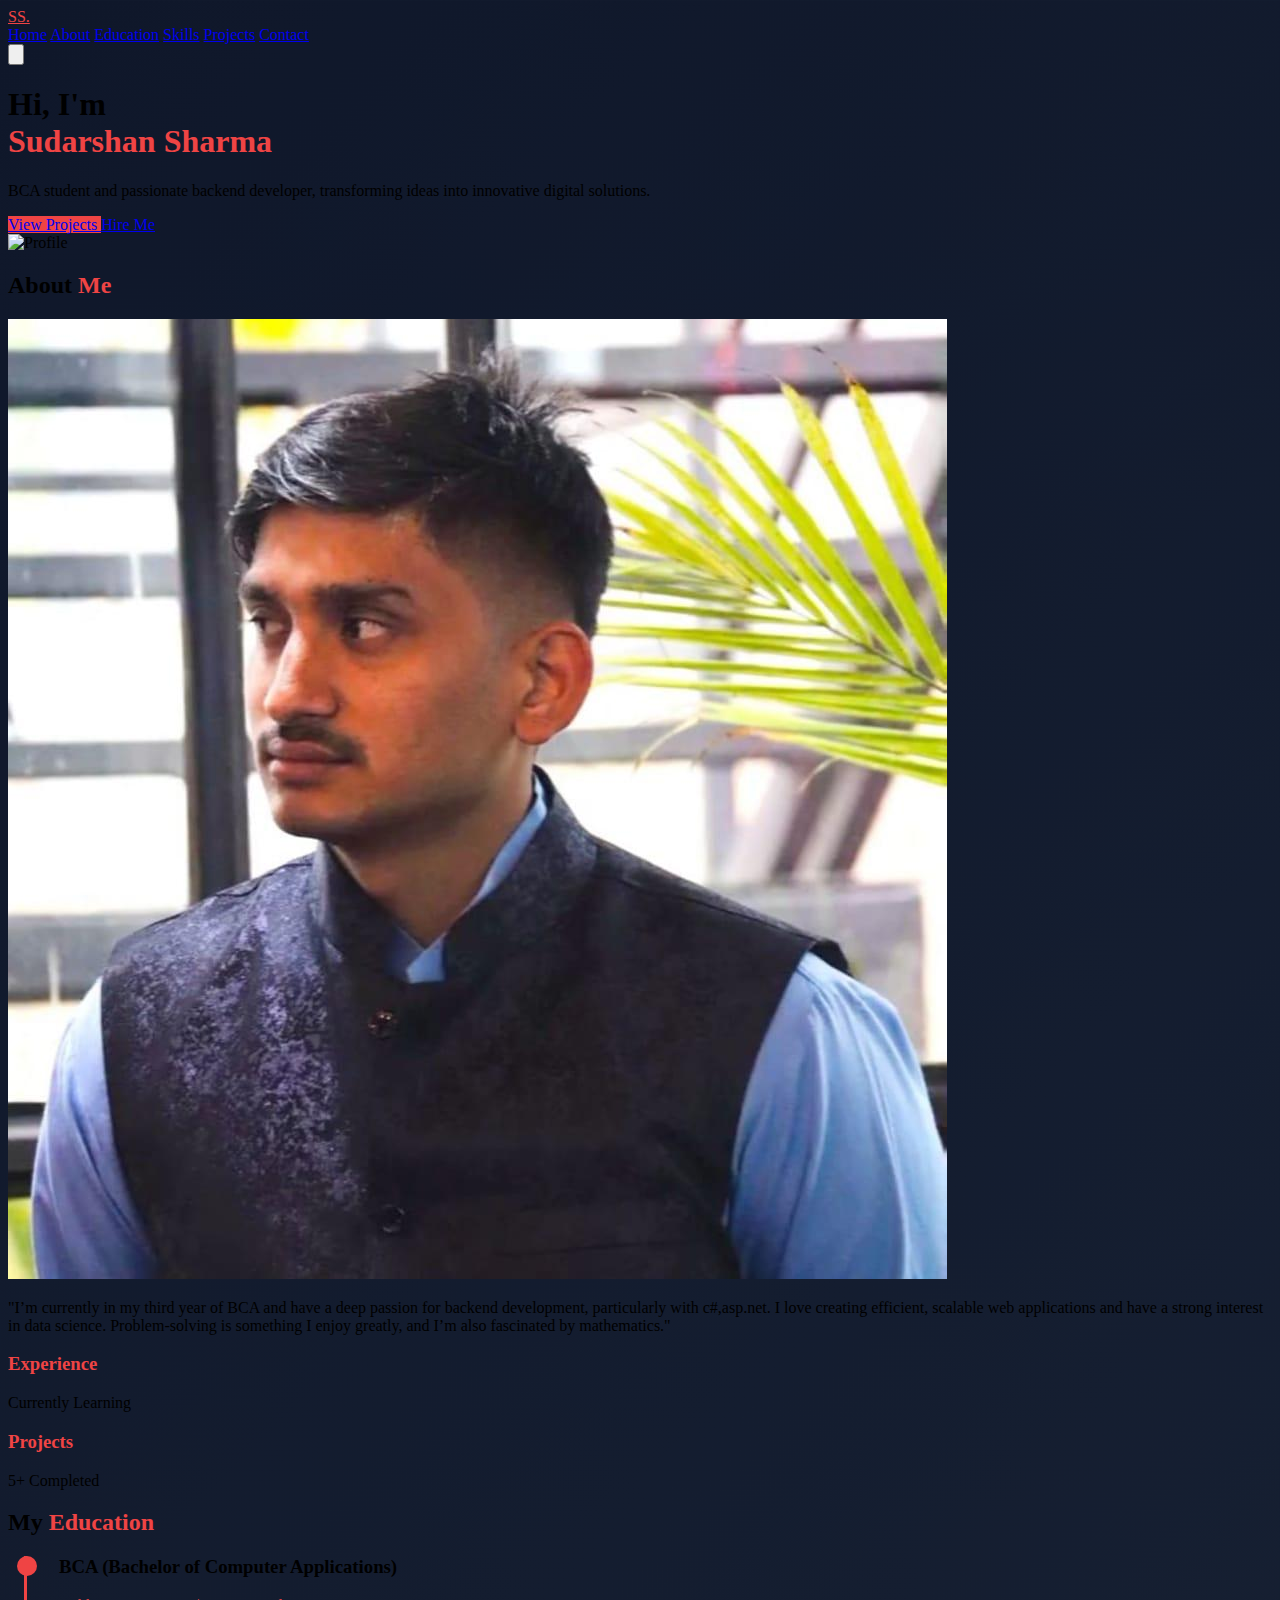
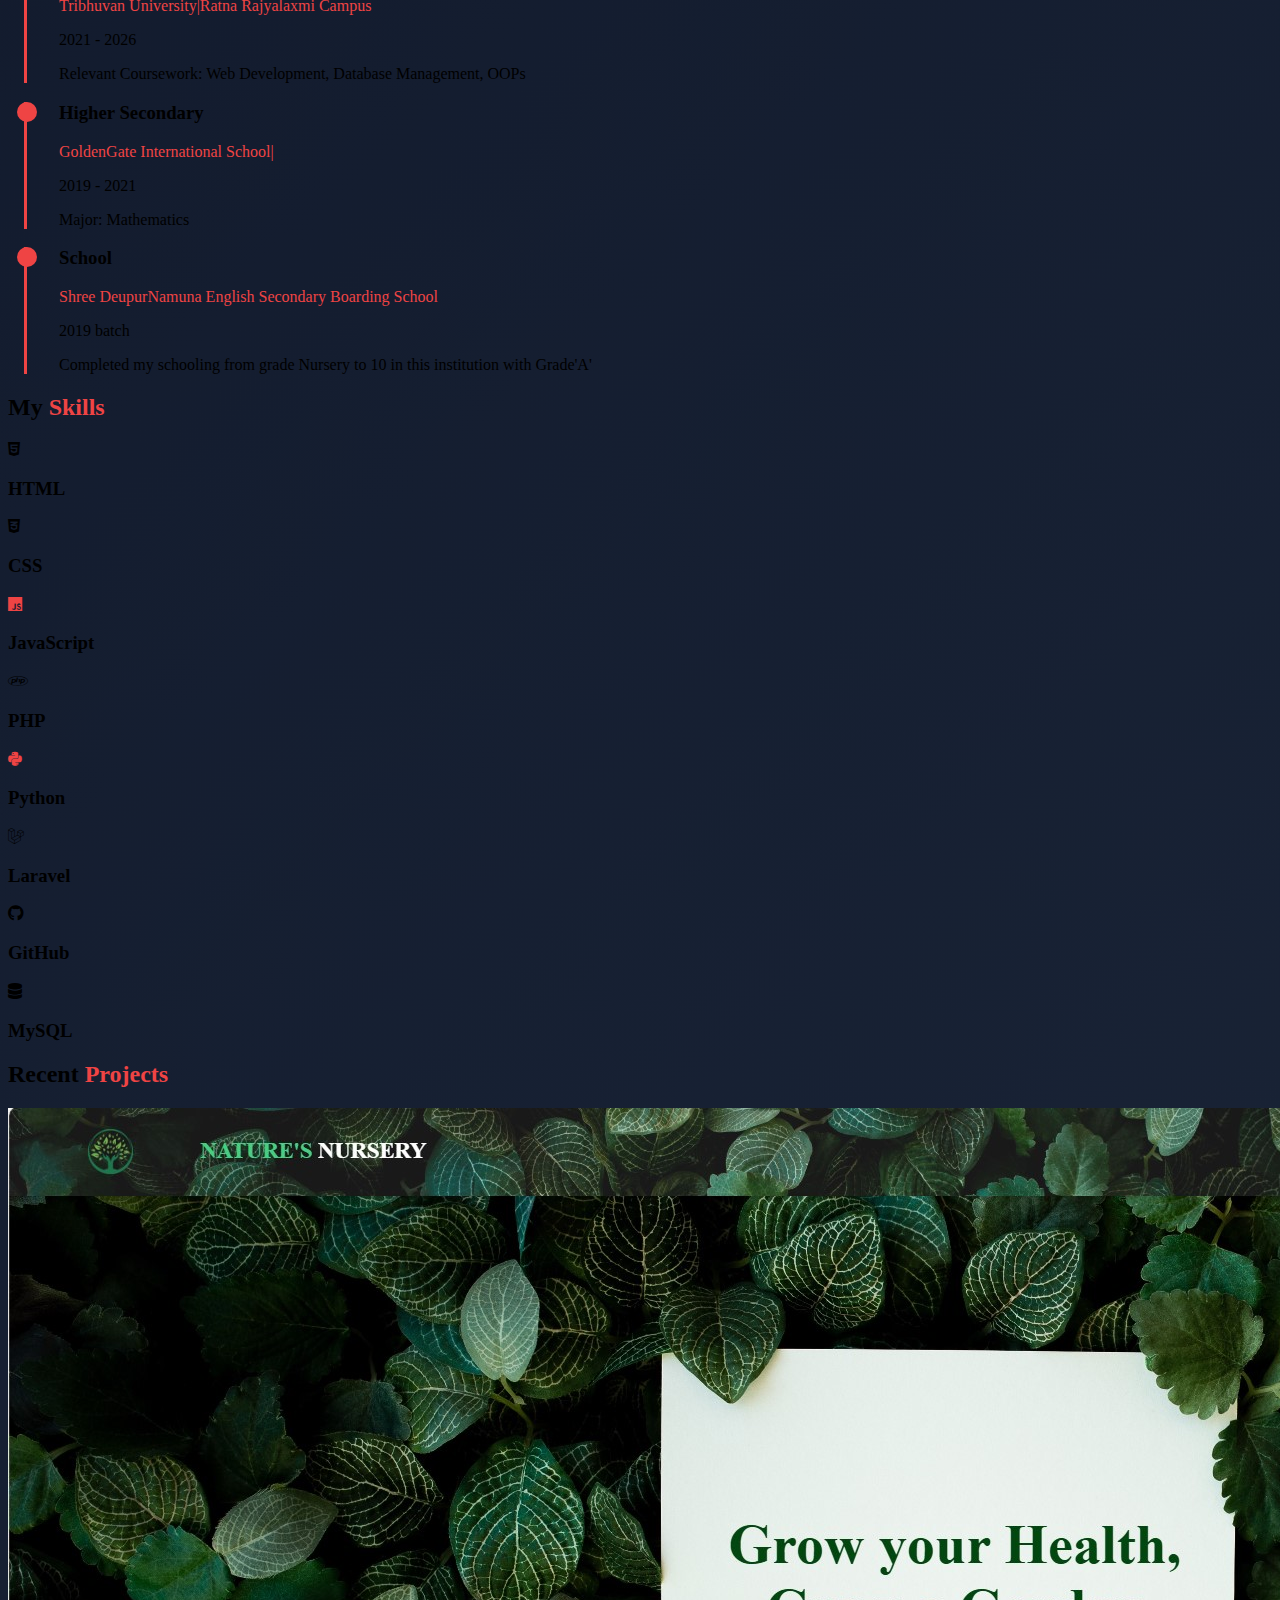
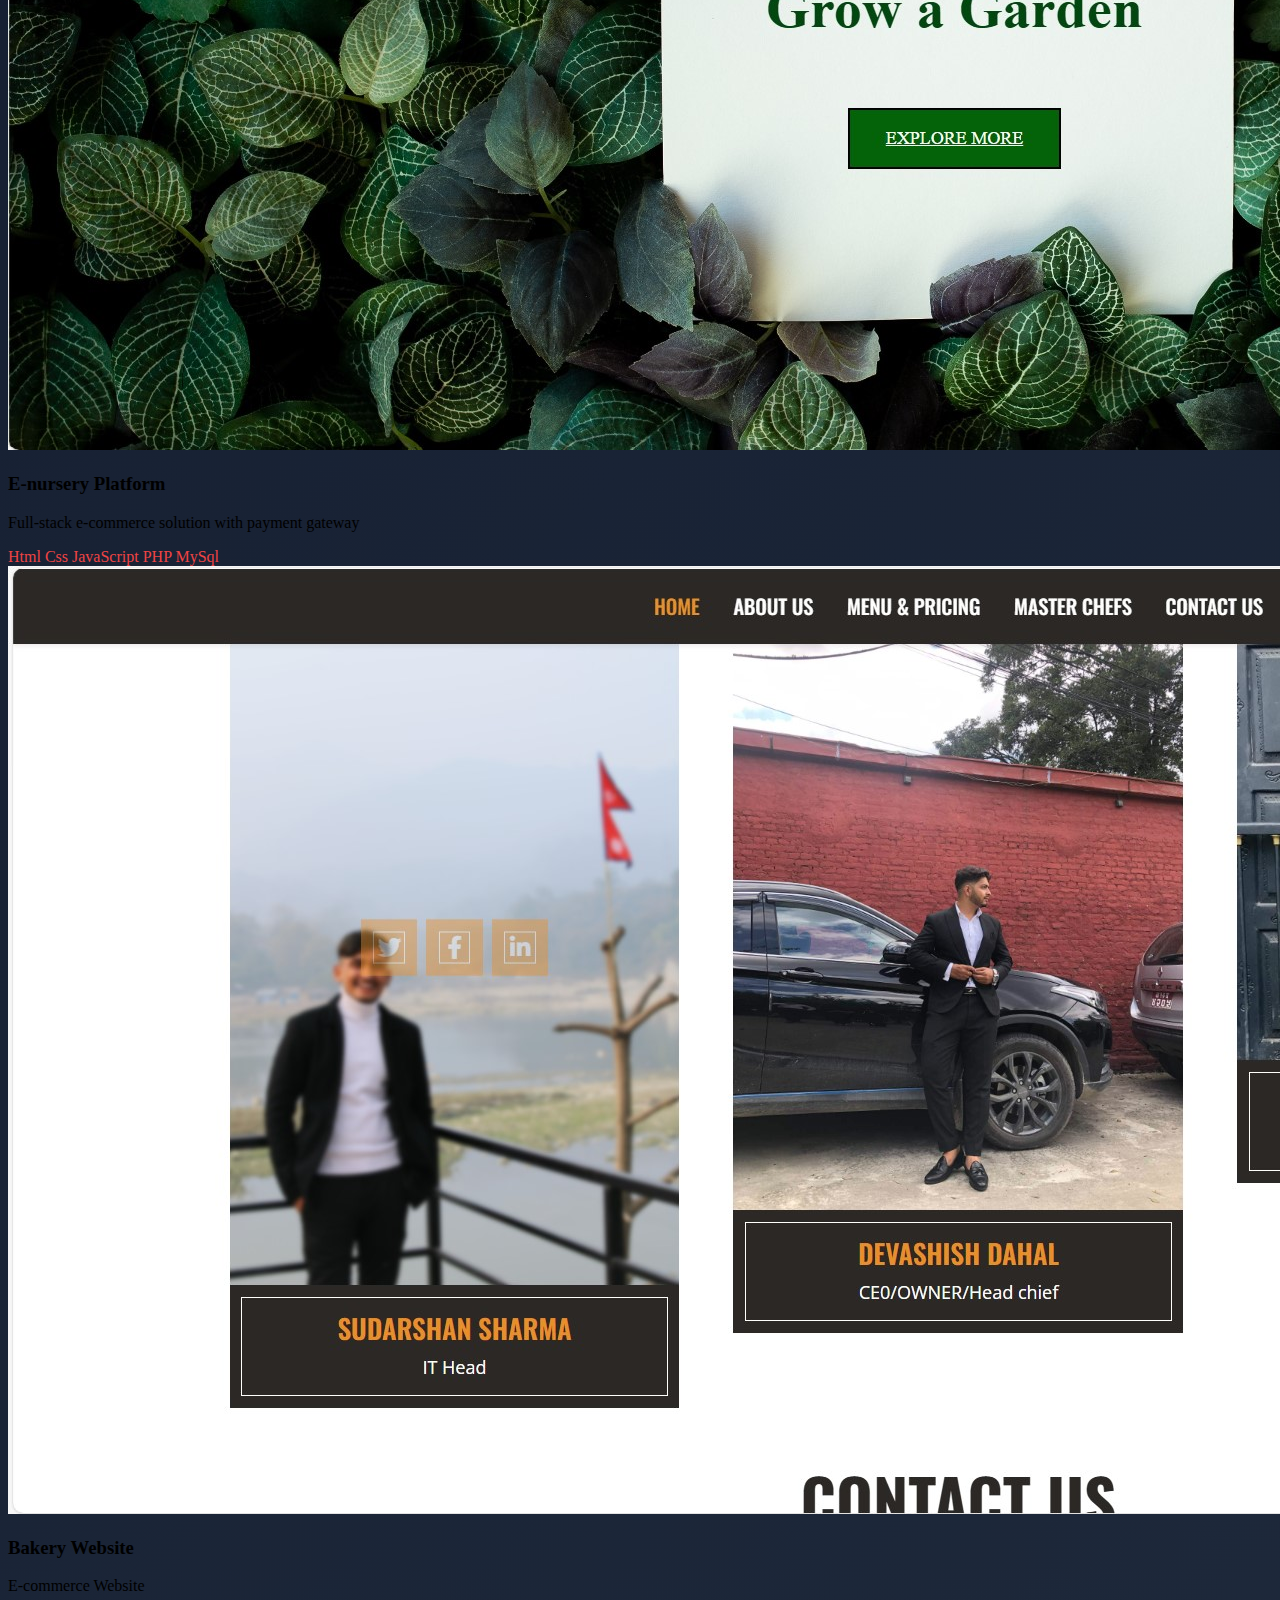
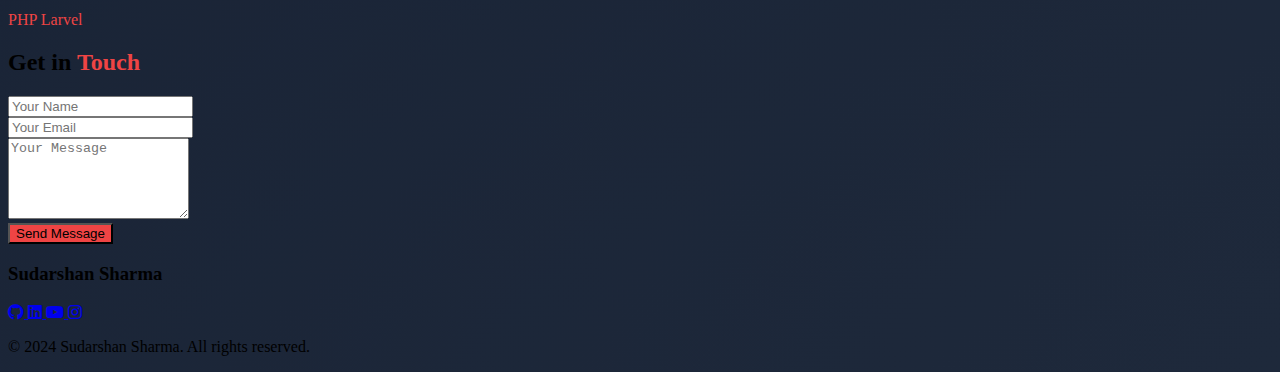
==== index.html @ b3ae8521 "push different things add" ====
<!DOCTYPE html>
<html lang="en">
<head>
    <meta charset="UTF-8">
    <meta name="viewport" content="width=device-width, initial-scale=1.0">
    <title>Sudarshan Sharma - Portfolio</title>
    <script src="https://cdn.tailwindcss.com"></script>
    <script src="https://cdnjs.cloudflare.com/ajax/libs/typed.js/2.0.12/typed.min.js"></script>
    <link rel="stylesheet" href="https://cdnjs.cloudflare.com/ajax/libs/font-awesome/6.0.0/css/all.min.css">
    <style>
        @keyframes float {
            0% { transform: translateY(0px); }
            50% { transform: translateY(-20px); }
            100% { transform: translateY(0px); }
        }
        .floating-image {
            animation: float 4s ease-in-out infinite;
        }

        .gradient-bg {
            background: linear-gradient(135deg, #0f172a 0%, #1e293b 100%);
        }

        .text-accent { color: #ef4444 }
        .bg-accent { background-color: #ef4444 }
        .border-accent { border-color: #ef4444 }

        .timeline-item {
            border-left: 3px solid #ef4444;
            padding-left: 2rem;
            position: relative;
            margin-left: 1rem;
        }
        .timeline-item::before {
            content: '';
            position: absolute;
            left: -10px;
            top: 0;
            width: 20px;
            height: 20px;
            background: #ef4444;
            border-radius: 50%;
        }

        .card-hover {
            transition: all 0.3s ease;
        }
        .card-hover:hover {
            transform: translateY(-5px);
            box-shadow: 0 10px 15px rgba(239, 68, 68, 0.1);
        }
    </style>
</head>
<body class="gradient-bg text-gray-100">
    <!-- Navigation -->
    <nav class="fixed top-0 w-full bg-gray-900/90 backdrop-blur-sm z-50">
        <div class="container mx-auto px-6 py-4">
            <div class="flex justify-between items-center">
                <a href="#home" class="text-2xl font-bold text-accent">SS.</a>
                
                <div class="hidden md:flex space-x-8">
                    <a href="#home" class="hover:text-accent transition-colors">Home</a>
                    <a href="#about" class="hover:text-accent transition-colors">About</a>
                    <a href="#education" class="hover:text-accent transition-colors">Education</a>
                    <a href="#skills" class="hover:text-accent transition-colors">Skills</a>
                    <a href="#projects" class="hover:text-accent transition-colors">Projects</a>
                    <a href="#contact" class="hover:text-accent transition-colors">Contact</a>
                </div>

                <button id="mobileMenuButton" class="md:hidden">
                    <svg class="w-6 h-6" fill="none" stroke="currentColor" viewBox="0 0 24 24">
                        <path stroke-linecap="round" stroke-linejoin="round" stroke-width="2" d="M4 6h16M4 12h16M4 18h16"/>
                    </svg>
                </button>
            </div>
        </div>
    </nav>

    <!-- Hero Section -->
    <section id="home" class="min-h-screen pt-20 flex items-center">
        <div class="container mx-auto px-6">
            <div class="grid md:grid-cols-[1fr_0.8fr] gap-16 items-center">
                <div class="text-center md:text-left">
                    <h1 class="text-5xl md:text-6xl font-bold mb-6 leading-tight">
                        Hi, I'm <br>
                        <span class="text-accent">Sudarshan Sharma</span>
                    </h1>
                    <div class="text-2xl md:text-3xl mb-8">
                        <span id="typed" class="text-accent"></span>
                    </div>
                    <p class="text-gray-400 mb-8 max-w-xl">
                        BCA student and passionate backend developer, transforming ideas into innovative digital solutions.  </p>
                    <div class="flex flex-col sm:flex-row gap-4 justify-center md:justify-start">
                        <a href="#projects" class="bg-accent px-8 py-3 rounded-lg hover:bg-red-500 transition-colors">
                            View Projects
                        </a>
                        <a href="#contact" class="border-2 border-accent px-8 py-3 rounded-lg hover:bg-red-500/10 transition-colors">
                            Hire Me
                        </a>
                    </div>
                </div>

                <div class="relative group">
                    <div class="absolute -inset-2 bg-accent/30 rounded-full blur-lg opacity-75 group-hover:opacity-100 transition-opacity"></div>
                    <img src=".\img\profile.JPG" 
                         class="relative z-10 w-full h-auto rounded-full border-4 border-accent floating-image"
                         alt="Profile">
                </div>
            </div>
        </div>
    </section>

    <!-- About Section -->
    <section id="about" class="py-20">
        <div class="container mx-auto px-6">
            <h2 class="text-4xl font-bold text-center mb-16">
                About <span class="text-accent">Me</span>
            </h2>
            
            <div class="grid md:grid-cols-2 gap-12 items-center">
                <div class="flex justify-center">
                    <img src="./img/about.jpg" 
                         alt="About Sudarshan"
                         class="rounded-lg w-full max-w-md card-hover">
                </div>
                
                <div>
                    <p class="text-gray-400 mb-6">
                        "I’m currently in my third year of BCA and have a deep passion for backend development, particularly with c#,asp.net. I love creating efficient, scalable web applications and have a strong interest in data science. Problem-solving is something I enjoy greatly, and I’m also fascinated by mathematics."
                    </p>
                    <div class="grid grid-cols-2 gap-4">
                        <div class="p-4 bg-gray-800/50 rounded-lg card-hover">
                            <h3 class="text-accent font-bold">Experience</h3>
                            <p>Currently Learning</p>
                        </div>
                        <div class="p-4 bg-gray-800/50 rounded-lg card-hover">
                            <h3 class="text-accent font-bold">Projects</h3>
                            <p>5+ Completed</p>
                        </div>
                    </div>
                </div>
            </div>
        </div>
    </section>

    <!-- Education Section -->
    <section id="education" class="py-20 bg-gray-900/30">
        <div class="container mx-auto px-6">
            <h2 class="text-4xl font-bold text-center mb-16">
                My <span class="text-accent">Education</span>
            </h2>

            <div class="max-w-3xl mx-auto">
                <div class="space-y-8">
                    <div class="timeline-item card-hover">
                        <h3 class="text-2xl font-bold mb-2">BCA (Bachelor of Computer Applications)</h3>
                        <p class="text-accent font-semibold mb-2">Tribhuvan University|Ratna Rajyalaxmi Campus</p>
                        <p class="text-gray-400">2021 - 2026</p>
                        <p class="text-gray-400 mt-2">Relevant Coursework: Web Development, Database Management, OOPs</p>
                    </div>

                    <div class="timeline-item card-hover">
                        <h3 class="text-2xl font-bold mb-2">Higher Secondary</h3>
                        <p class="text-accent font-semibold mb-2">GoldenGate International School|</p>
                        <p class="text-gray-400">2019 - 2021</p>
                        <p class="text-gray-400 mt-2">Major: Mathematics</p>
                    </div>
                    <div class="timeline-item card-hover">
                        <h3 class="text-2xl font-bold mb-2">School</h3>
                        <p class="text-accent font-semibold mb-2">Shree DeupurNamuna English Secondary Boarding School</p>
                        <p class="text-gray-400">2019 batch</p>
                        <p class="text-gray-400 mt-2">Completed my schooling from grade Nursery to 10 in this institution with Grade'A'</p>
                    </div>
                </div>
            </div>
        </div>
    </section>

    <!-- Skills Section -->
    <section id="skills" class="py-20 bg-gray-900/50">
        <div class="container mx-auto px-6">
            <h2 class="text-4xl font-bold text-center mb-16">
                My <span class="text-accent">Skills</span>
            </h2>
            
            <div class="grid grid-cols-2 md:grid-cols-5 gap-4">
                <div class="p-6 bg-gray-800/50 rounded-lg card-hover">
                    <i class="fab fa-html5 text-4xl text-orange-500 mb-4"></i>
                    <h3 class="text-xl font-bold mb-2">HTML</h3>
                    
                </div>
               
                <div class="p-6 bg-gray-800/50 rounded-lg card-hover">
                    <i class="fab fa-css3-alt text-4xl text-blue-500 mb-4"></i>
                    <h3 class="text-xl font-bold mb-2">CSS</h3>
                   
                </div>
                
                <div class="p-6 bg-gray-800/50 rounded-lg card-hover">
                    <i class="fab fa-js text-4xl text-accent mb-4"></i>
                    <h3 class="text-xl font-bold mb-2">JavaScript</h3>
                 
                </div>
                <div class="p-6 bg-gray-800/50 rounded-lg card-hover">
                    <i class="fab fa-php text-4xl text-purple-500 mb-4"></i>
                    <h3 class="text-xl font-bold mb-2">PHP</h3>
                    
                </div>
                
                <div class="p-6 bg-gray-800/50 rounded-lg card-hover">
                    <i class="fab fa-python text-4xl text-accent mb-4"></i>
                    <h3 class="text-xl font-bold mb-2">Python</h3>
                
                </div>
                <div class="p-6 bg-gray-800/50 rounded-lg card-hover">
                    <i class="fab fa-laravel text-4xl text-red-500 mb-4"></i>
                    <h3 class="text-xl font-bold mb-2">Laravel</h3>
                  
                </div>
                <div class="p-6 bg-gray-800/50 rounded-lg card-hover">
                    <i class="fab fa-github text-4xl text-white mb-4"></i>
                    <h3 class="text-xl font-bold text-white mb-2">GitHub</h3>
                </div>
                <div class="p-6 bg-gray-800/50 rounded-lg card-hover">
                    <i class="fas fa-database text-4xl text-white mb-4"></i>
                    <h3 class="text-xl font-bold text-white mb-2">MySQL</h3>
                </div>
                
                
            
            </div>
        </div>
    </section>

    <!-- Projects Section -->
    <section id="projects" class="py-20">
        <div class="container mx-auto px-6">
            <h2 class="text-4xl font-bold text-center mb-16">
                Recent <span class="text-accent">Projects</span>
            </h2>
            
            <div class="grid md:grid-cols-2 lg:grid-cols-3 gap-8">
                <div class="bg-gray-800/50 rounded-lg overflow-hidden card-hover">
                    <img src=".\img\enursery.jpg" alt="Project" class="w-full h-48 object-cover">
                    <div class="p-6">
                        <h3 class="text-xl font-bold mb-2">E-nursery Platform</h3>
                        <p class="text-gray-400 mb-4">Full-stack e-commerce solution with payment gateway</p>
                        <div class="flex gap-2">
                            <span class="px-3 py-1 bg-accent/20 text-accent rounded-full text-sm">Html</span>
                            <span class="px-3 py-1 bg-accent/20 text-accent rounded-full text-sm">Css</span>
                            <span class="px-3 py-1 bg-accent/20 text-accent rounded-full text-sm">JavaScript</span>
                            <span class="px-3 py-1 bg-accent/20 text-accent rounded-full text-sm">PHP</span>
                            <span class="px-3 py-1 bg-accent/20 text-accent rounded-full text-sm">MySql</span>
                        </div>
                    </div>
                </div>
                
                <div class="bg-gray-800/50 rounded-lg overflow-hidden card-hover">
                    <img src=".\img\bakery.jpg" alt="Project" class="w-full h-48 object-cover">
                    <div class="p-6">
                        <h3 class="text-xl font-bold mb-2">Bakery Website</h3>
                        <p class="text-gray-400 mb-4">E-commerce Website</p>
                        <div class="flex gap-2">
                            <span class="px-3 py-1 bg-accent/20 text-accent rounded-full text-sm">PHP</span>
                            <span class="px-3 py-1 bg-accent/20 text-accent rounded-full text-sm">Larvel</span>
                           
                        </div>
                    </div>
                </div>
            </div>
        </div>
    </section>

    <!-- Contact Section -->
    <section id="contact" class="py-20 bg-gray-900/50">
        <div class="container mx-auto px-6">
            <h2 class="text-4xl font-bold text-center mb-16">
                Get in <span class="text-accent">Touch</span>
            </h2>
            
            <div class="max-w-2xl mx-auto">
                <form class="space-y-6">
                    <div>
                        <input type="text" placeholder="Your Name" 
                               class="w-full p-3 bg-gray-800/50 rounded-lg focus:outline-none focus:ring-2 focus:ring-accent">
                    </div>
                    <div>
                        <input type="email" placeholder="Your Email" 
                               class="w-full p-3 bg-gray-800/50 rounded-lg focus:outline-none focus:ring-2 focus:ring-accent">
                    </div>
                    <div>
                        <textarea rows="5" placeholder="Your Message"
                               class="w-full p-3 bg-gray-800/50 rounded-lg focus:outline-none focus:ring-2 focus:ring-accent"></textarea>
                    </div>
                    <button type="submit" 
                            class="w-full bg-accent py-3 rounded-lg hover:bg-red-500 transition-colors">
                        Send Message
                    </button>
                </form>
            </div>
        </div>
    </section>

    <!-- Footer -->
    <footer class="bg-gray-900 py-8">
        <div class="container mx-auto px-6">
            <div class="text-center">
                <h3 class="text-2xl font-bold mb-4">Sudarshan Sharma</h3>
                <div class="flex justify-center space-x-6 mb-6">
                    <a href="https://github.com/Sudarshan21git" class="hover:text-accent transition-colors">
                        <i class="fab fa-github text-2xl"></i>
                    </a>
                    <a href="https://www.linkedin.com/in/sudarshan-sharma-55001b236" class="hover:text-accent transition-colors">
                        <i class="fab fa-linkedin text-2xl"></i>
                    </a>
                    <a href="https://www.youtube.com/@sudarshansharma867" class="hover:text-accent transition-colors">
                        <i class="fab fa-youtube text-2xl"></i>
                    </a>
                    <a href="https://www.instagram.com/mr.sudarshansharma/" class="hover:text-accent transition-colors">
                        <i class="fab fa-instagram text-2xl"></i>
                    </a>
                    
                </div>
                <p class="text-gray-400">&copy; 2024 Sudarshan Sharma. All rights reserved.</p>
            </div>
        </div>
    </footer>

    <script>
        new Typed('#typed', {
            strings: ['Web Developer', 'PHP Developer', 'BCA Student', 'Backend Developer', 'Solution-Oriented Developer'],
            typeSpeed: 50,
            backSpeed: 30,
            loop: true
        });

        const mobileMenuButton = document.getElementById('mobileMenuButton');
        const mobileMenu = document.getElementById('mobileMenu');
        mobileMenuButton.addEventListener('click', () => {
            mobileMenu.classList.toggle('hidden');
        });
    </script>
</body>
</html>
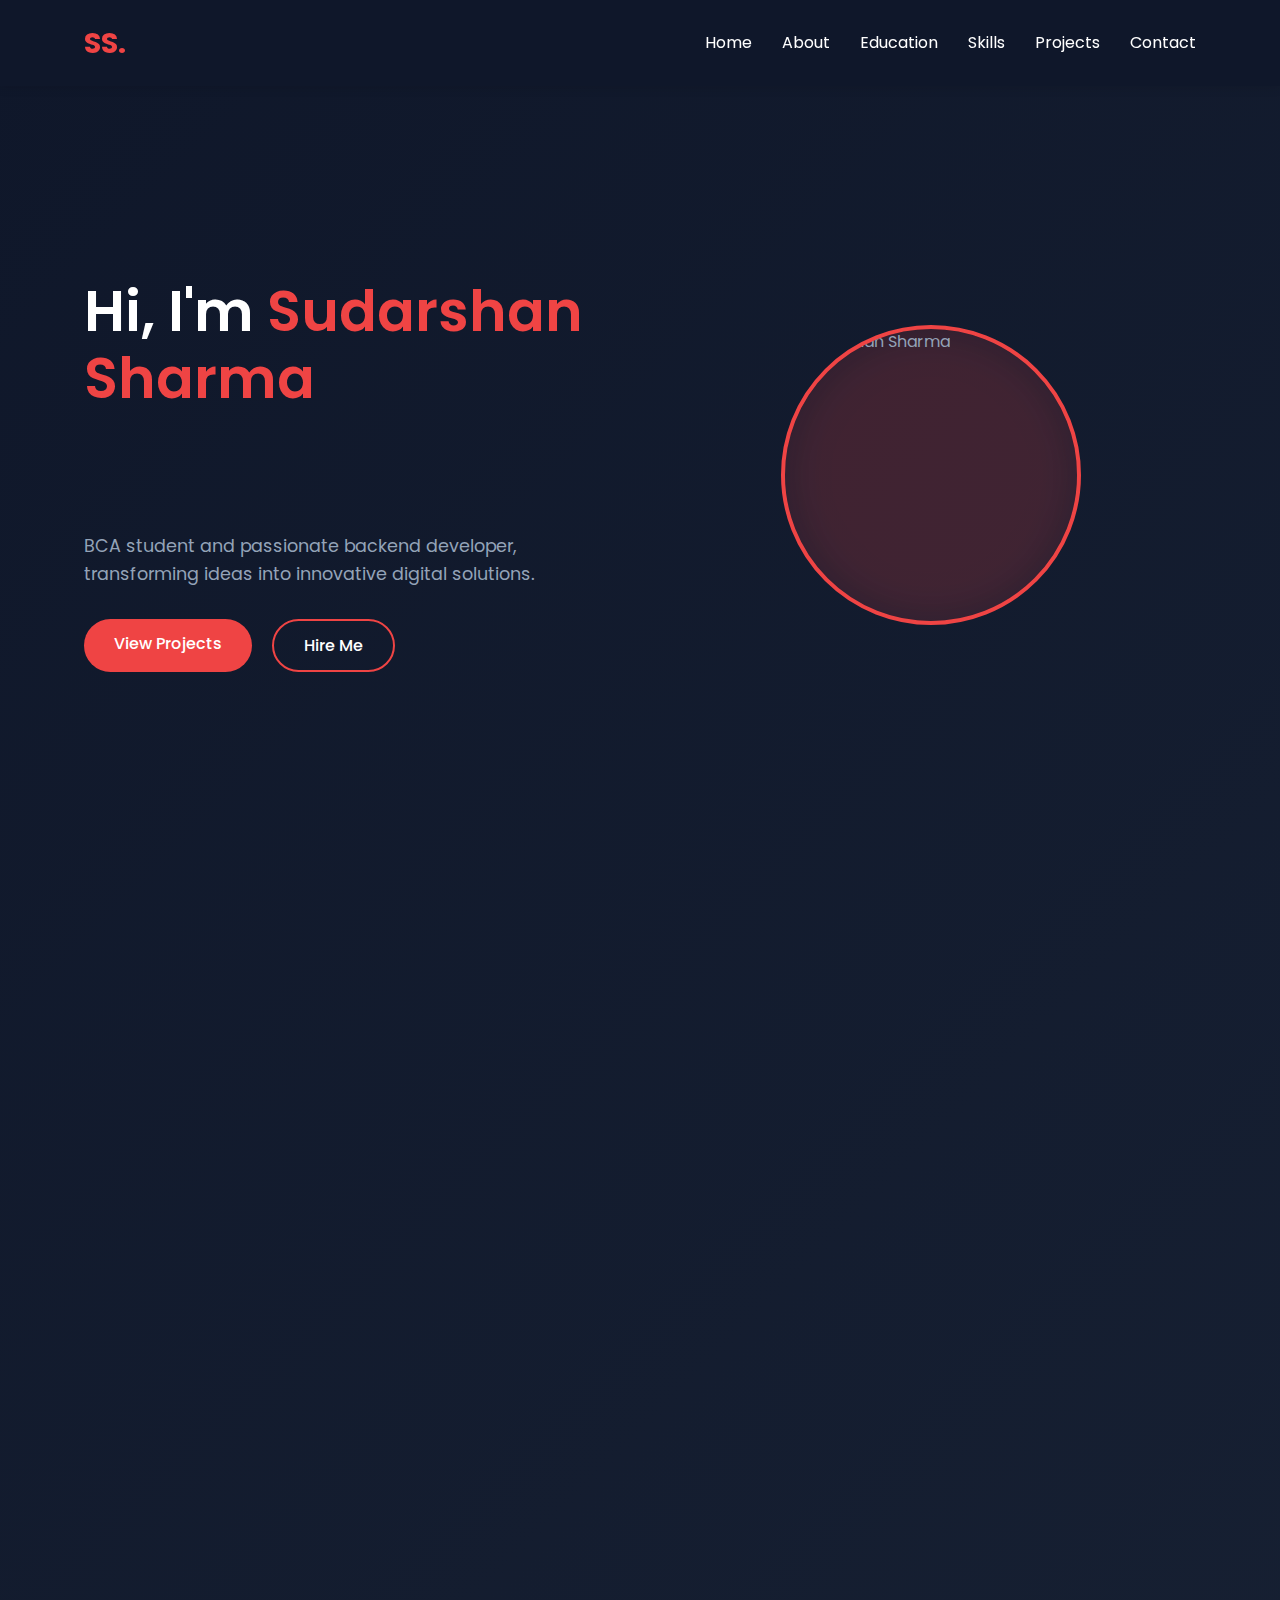
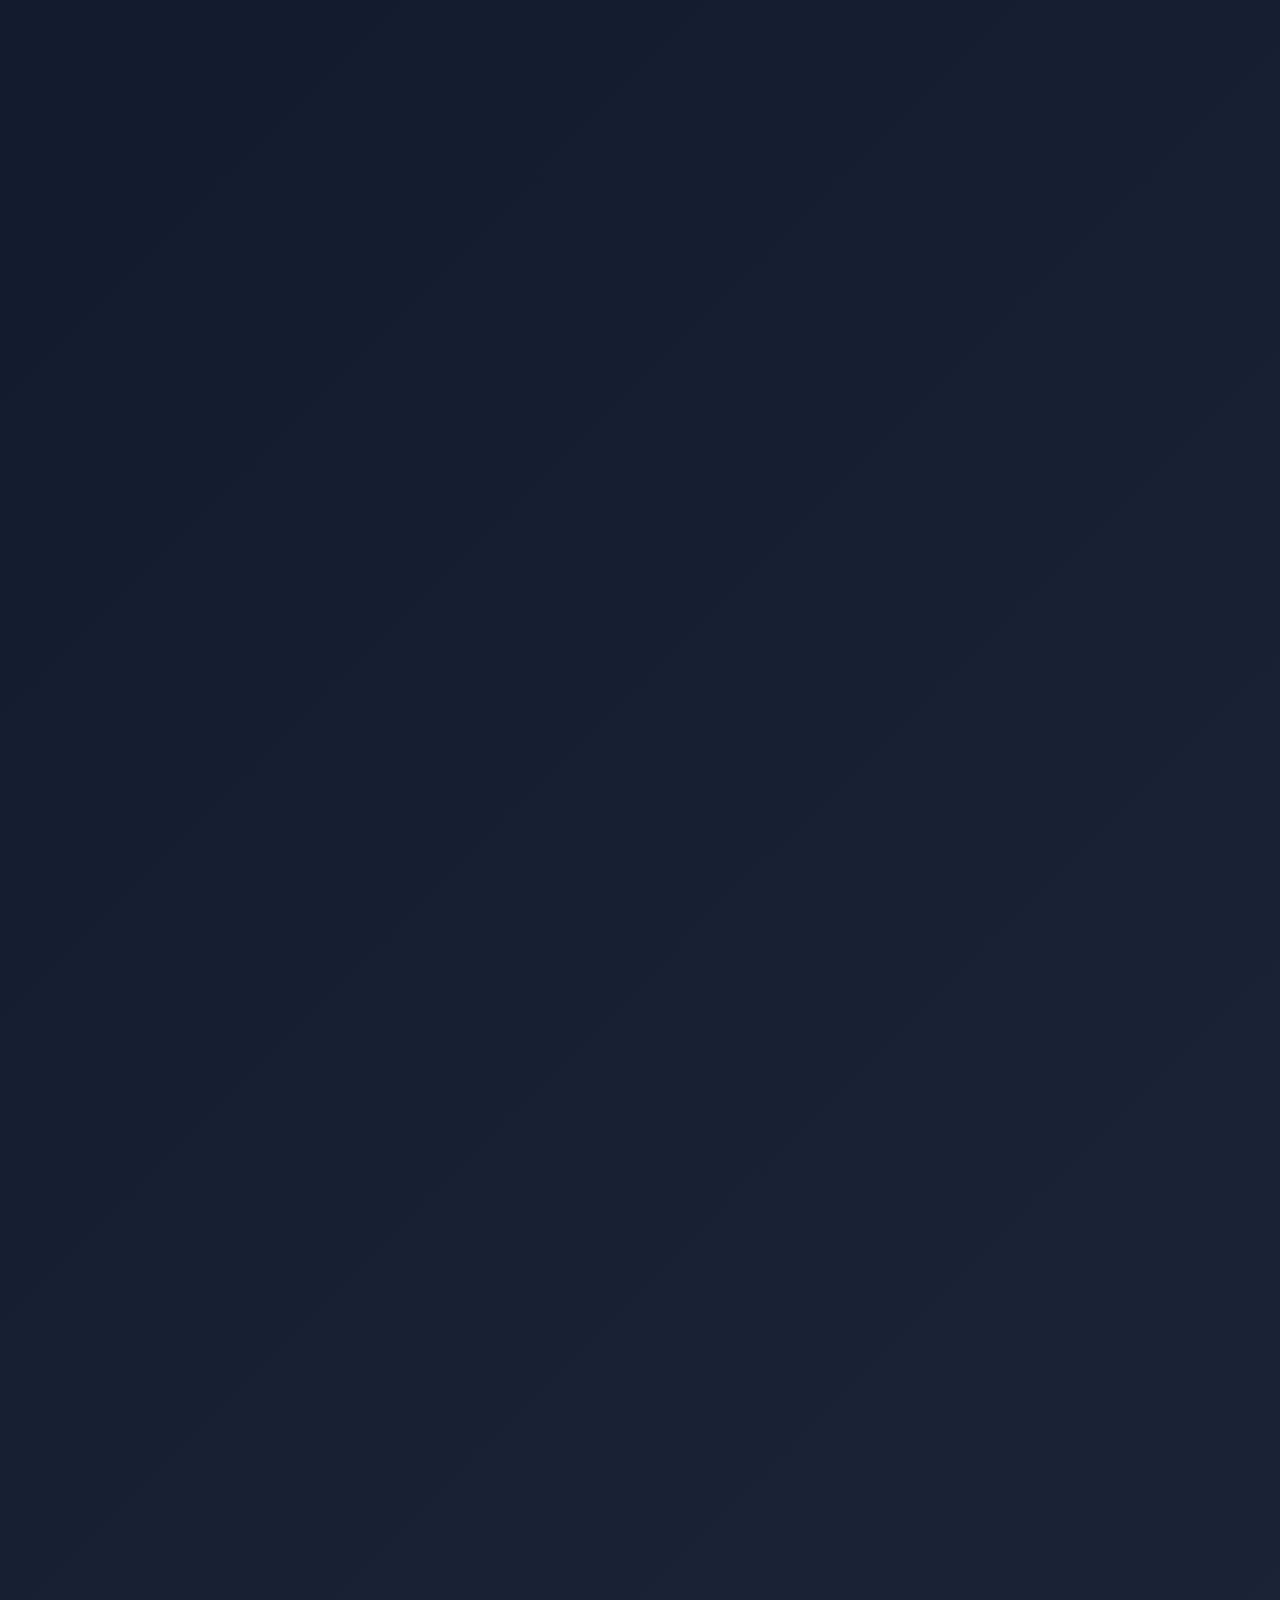
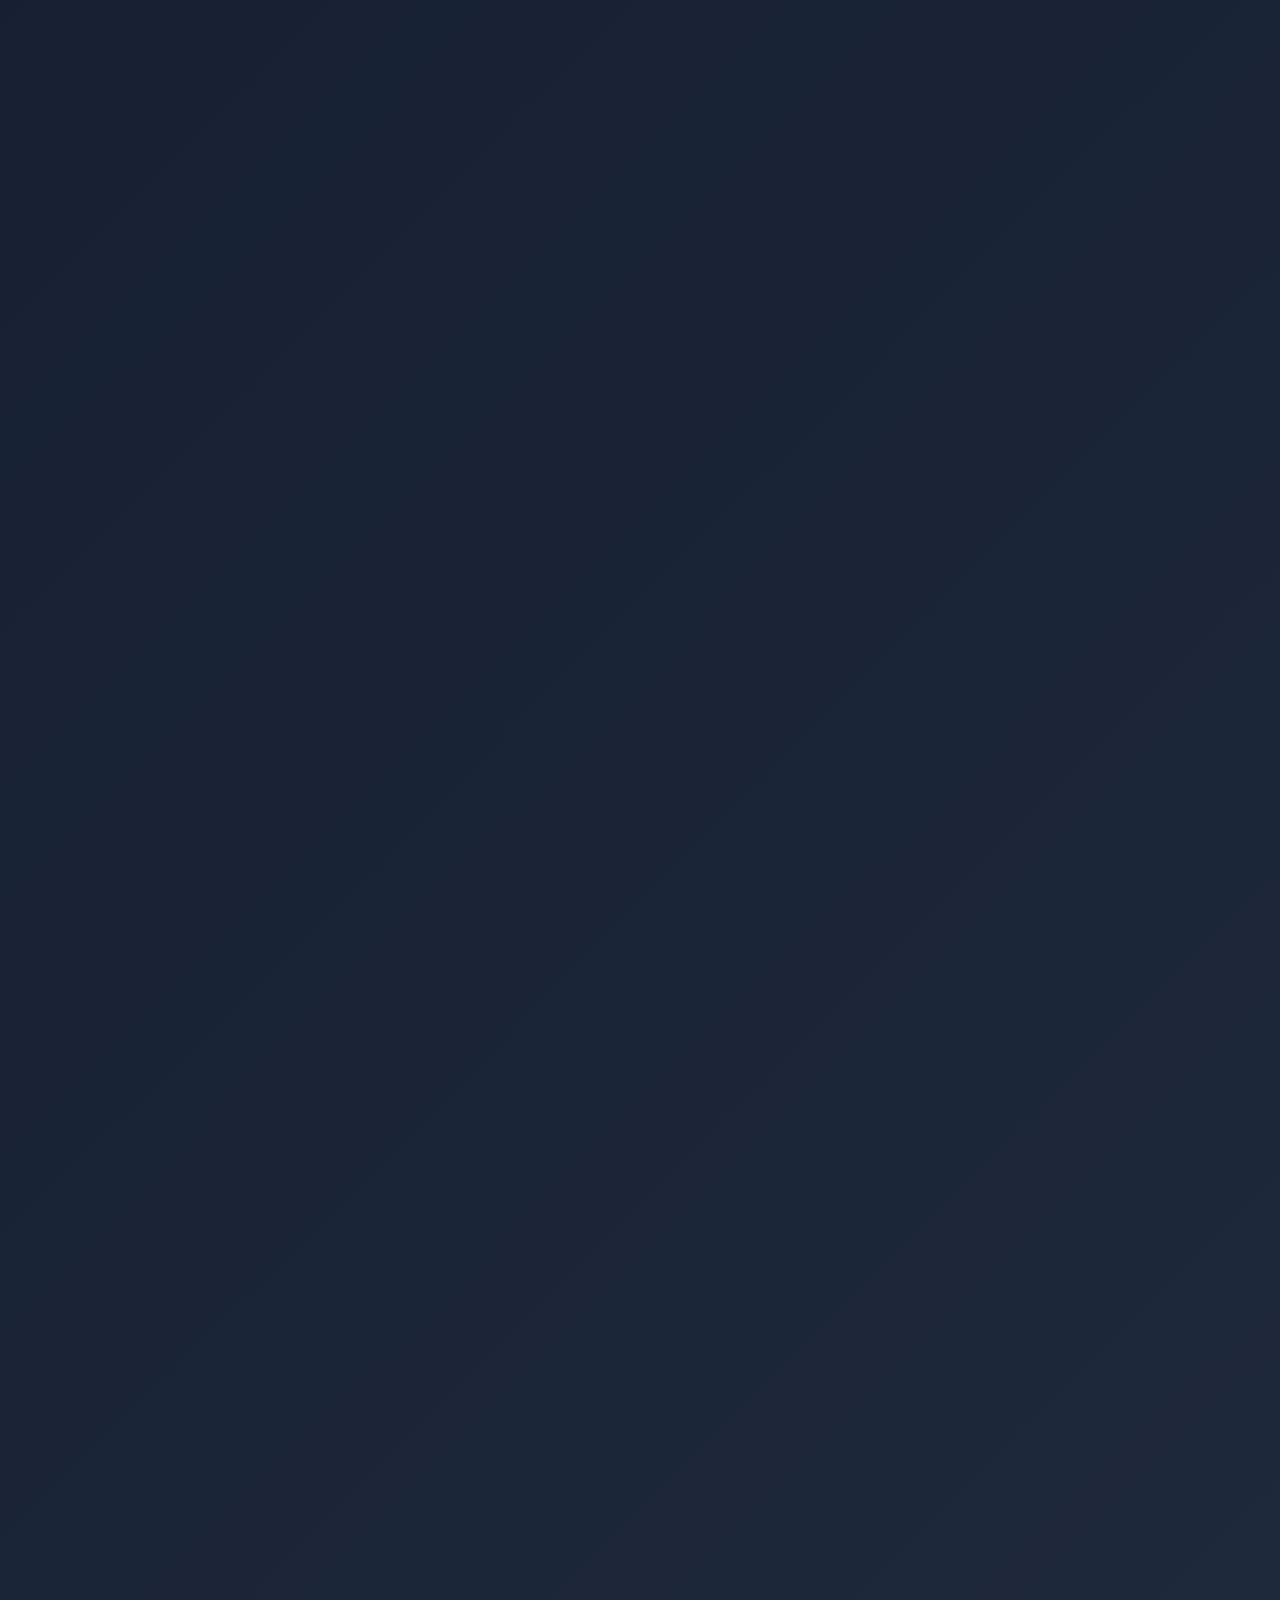
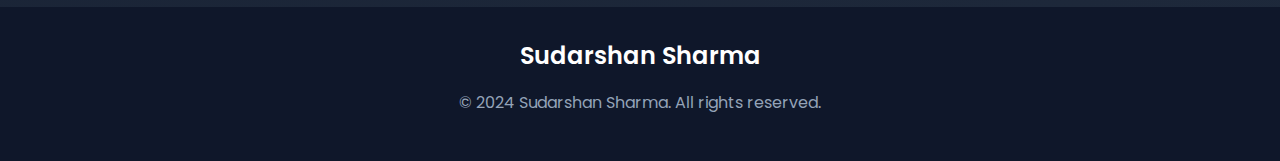
==== commit 27e0c099: "change in different" ====
--- a/index.html
+++ b/index.html
@@ -3,138 +3,87 @@
 <head>
     <meta charset="UTF-8">
     <meta name="viewport" content="width=device-width, initial-scale=1.0">
-    <title>Sudarshan Sharma - Portfolio</title>
-    <script src="https://cdn.tailwindcss.com"></script>
-    <script src="https://cdnjs.cloudflare.com/ajax/libs/typed.js/2.0.12/typed.min.js"></script>
-    <link rel="stylesheet" href="https://cdnjs.cloudflare.com/ajax/libs/font-awesome/6.0.0/css/all.min.css">
-    <style>
-        @keyframes float {
-            0% { transform: translateY(0px); }
-            50% { transform: translateY(-20px); }
-            100% { transform: translateY(0px); }
-        }
-        .floating-image {
-            animation: float 4s ease-in-out infinite;
-        }
-
-        .gradient-bg {
-            background: linear-gradient(135deg, #0f172a 0%, #1e293b 100%);
-        }
-
-        .text-accent { color: #ef4444 }
-        .bg-accent { background-color: #ef4444 }
-        .border-accent { border-color: #ef4444 }
-
-        .timeline-item {
-            border-left: 3px solid #ef4444;
-            padding-left: 2rem;
-            position: relative;
-            margin-left: 1rem;
-        }
-        .timeline-item::before {
-            content: '';
-            position: absolute;
-            left: -10px;
-            top: 0;
-            width: 20px;
-            height: 20px;
-            background: #ef4444;
-            border-radius: 50%;
-        }
-
-        .card-hover {
-            transition: all 0.3s ease;
-        }
-        .card-hover:hover {
-            transform: translateY(-5px);
-            box-shadow: 0 10px 15px rgba(239, 68, 68, 0.1);
-        }
-    </style>
+    <title>Sudarshan Sharma | Portfolio</title>
+    <link rel="stylesheet" href="style.css">
+    <link rel="stylesheet" href="https://cdnjs.cloudflare.com/ajax/libs/font-awesome/6.4.0/css/all.min.css">
+    <link href="https://fonts.googleapis.com/css2?family=Poppins:wght@300;400;500;600;700&display=swap" rel="stylesheet">
 </head>
-<body class="gradient-bg text-gray-100">
-    <!-- Navigation -->
-    <nav class="fixed top-0 w-full bg-gray-900/90 backdrop-blur-sm z-50">
-        <div class="container mx-auto px-6 py-4">
-            <div class="flex justify-between items-center">
-                <a href="#home" class="text-2xl font-bold text-accent">SS.</a>
-                
-                <div class="hidden md:flex space-x-8">
-                    <a href="#home" class="hover:text-accent transition-colors">Home</a>
-                    <a href="#about" class="hover:text-accent transition-colors">About</a>
-                    <a href="#education" class="hover:text-accent transition-colors">Education</a>
-                    <a href="#skills" class="hover:text-accent transition-colors">Skills</a>
-                    <a href="#projects" class="hover:text-accent transition-colors">Projects</a>
-                    <a href="#contact" class="hover:text-accent transition-colors">Contact</a>
-                </div>
-
-                <button id="mobileMenuButton" class="md:hidden">
-                    <svg class="w-6 h-6" fill="none" stroke="currentColor" viewBox="0 0 24 24">
-                        <path stroke-linecap="round" stroke-linejoin="round" stroke-width="2" d="M4 6h16M4 12h16M4 18h16"/>
-                    </svg>
-                </button>
-            </div>
-        </div>
-    </nav>
+<body>
+    <!-- Header -->
+    <header>
+        <div class="container">
+            <div class="logo">
+                <a href="#home">SS.</a>
+            </div>
+            <nav>
+                <ul class="nav-links">
+                    <li><a href="#home">Home</a></li>
+                    <li><a href="#about">About</a></li>
+                    <li><a href="#education">Education</a></li>
+                    <li><a href="#skills">Skills</a></li>
+                    <li><a href="#projects">Projects</a></li>
+                    <li><a href="#contact">Contact</a></li>
+                </ul>
+            </nav>
+            <div class="hamburger">
+                <span></span>
+                <span></span>
+                <span></span>
+            </div>
+        </div>
+    </header>
+
+    <!-- Mobile Menu -->
+    <div class="mobile-menu">
+        <ul>
+            <li><a href="#home">Home</a></li>
+            <li><a href="#about">About</a></li>
+            <li><a href="#education">Education</a></li>
+            <li><a href="#skills">Skills</a></li>
+            <li><a href="#projects">Projects</a></li>
+            <li><a href="#contact">Contact</a></li>
+        </ul>
+    </div>
 
     <!-- Hero Section -->
-    <section id="home" class="min-h-screen pt-20 flex items-center">
-        <div class="container mx-auto px-6">
-            <div class="grid md:grid-cols-[1fr_0.8fr] gap-16 items-center">
-                <div class="text-center md:text-left">
-                    <h1 class="text-5xl md:text-6xl font-bold mb-6 leading-tight">
-                        Hi, I'm <br>
-                        <span class="text-accent">Sudarshan Sharma</span>
-                    </h1>
-                    <div class="text-2xl md:text-3xl mb-8">
-                        <span id="typed" class="text-accent"></span>
-                    </div>
-                    <p class="text-gray-400 mb-8 max-w-xl">
-                        BCA student and passionate backend developer, transforming ideas into innovative digital solutions.  </p>
-                    <div class="flex flex-col sm:flex-row gap-4 justify-center md:justify-start">
-                        <a href="#projects" class="bg-accent px-8 py-3 rounded-lg hover:bg-red-500 transition-colors">
-                            View Projects
-                        </a>
-                        <a href="#contact" class="border-2 border-accent px-8 py-3 rounded-lg hover:bg-red-500/10 transition-colors">
-                            Hire Me
-                        </a>
-                    </div>
-                </div>
-
-                <div class="relative group">
-                    <div class="absolute -inset-2 bg-accent/30 rounded-full blur-lg opacity-75 group-hover:opacity-100 transition-opacity"></div>
-                    <img src=".\img\profile.JPG" 
-                         class="relative z-10 w-full h-auto rounded-full border-4 border-accent floating-image"
-                         alt="Profile">
+    <section id="home" class="hero">
+        <div class="container">
+            <div class="hero-content">
+                <div class="hero-text">
+                    <h1>Hi, I'm <span class="highlight">Sudarshan Sharma</span></h1>
+                    <h2 class="typed-text"></h2>
+                    <p>BCA student and passionate backend developer, transforming ideas into innovative digital solutions.</p>
+                    <div class="cta-buttons">
+                        <a href="#projects" class="btn primary-btn">View Projects</a>
+                        <a href="#contact" class="btn secondary-btn">Hire Me</a>
+                    </div>
+                </div>
+                <div class="hero-image">
+                    <div class="image-container">
+                        <img src="./img/profile.JPG" alt="Sudarshan Sharma">
+                    </div>
                 </div>
             </div>
         </div>
     </section>
 
     <!-- About Section -->
-    <section id="about" class="py-20">
-        <div class="container mx-auto px-6">
-            <h2 class="text-4xl font-bold text-center mb-16">
-                About <span class="text-accent">Me</span>
-            </h2>
-            
-            <div class="grid md:grid-cols-2 gap-12 items-center">
-                <div class="flex justify-center">
-                    <img src="./img/about.jpg" 
-                         alt="About Sudarshan"
-                         class="rounded-lg w-full max-w-md card-hover">
-                </div>
-                
-                <div>
-                    <p class="text-gray-400 mb-6">
-                        "I’m currently in my third year of BCA and have a deep passion for backend development, particularly with c#,asp.net. I love creating efficient, scalable web applications and have a strong interest in data science. Problem-solving is something I enjoy greatly, and I’m also fascinated by mathematics."
-                    </p>
-                    <div class="grid grid-cols-2 gap-4">
-                        <div class="p-4 bg-gray-800/50 rounded-lg card-hover">
-                            <h3 class="text-accent font-bold">Experience</h3>
+    <section id="about" class="about">
+        <div class="container">
+            <h2 class="section-title">About <span class="highlight">Me</span></h2>
+            <div class="about-content">
+                <div class="about-image">
+                    <img src="./img/about.jpg" alt="About Sudarshan">
+                </div>
+                <div class="about-text">
+                    <p>"I'm currently in my third year of BCA and have a deep passion for backend development, particularly with C#, ASP.NET. I love creating efficient, scalable web applications and have a strong interest in data science. Problem-solving is something I enjoy greatly, and I'm also fascinated by mathematics."</p>
+                    <div class="about-cards">
+                        <div class="card">
+                            <h3>Experience</h3>
                             <p>Currently Learning</p>
                         </div>
-                        <div class="p-4 bg-gray-800/50 rounded-lg card-hover">
-                            <h3 class="text-accent font-bold">Projects</h3>
+                        <div class="card">
+                            <h3>Projects</h3>
                             <p>5+ Completed</p>
                         </div>
                     </div>
@@ -144,201 +93,182 @@
     </section>
 
     <!-- Education Section -->
-    <section id="education" class="py-20 bg-gray-900/30">
-        <div class="container mx-auto px-6">
-            <h2 class="text-4xl font-bold text-center mb-16">
-                My <span class="text-accent">Education</span>
-            </h2>
-
-            <div class="max-w-3xl mx-auto">
-                <div class="space-y-8">
-                    <div class="timeline-item card-hover">
-                        <h3 class="text-2xl font-bold mb-2">BCA (Bachelor of Computer Applications)</h3>
-                        <p class="text-accent font-semibold mb-2">Tribhuvan University|Ratna Rajyalaxmi Campus</p>
-                        <p class="text-gray-400">2021 - 2026</p>
-                        <p class="text-gray-400 mt-2">Relevant Coursework: Web Development, Database Management, OOPs</p>
-                    </div>
-
-                    <div class="timeline-item card-hover">
-                        <h3 class="text-2xl font-bold mb-2">Higher Secondary</h3>
-                        <p class="text-accent font-semibold mb-2">GoldenGate International School|</p>
-                        <p class="text-gray-400">2019 - 2021</p>
-                        <p class="text-gray-400 mt-2">Major: Mathematics</p>
-                    </div>
-                    <div class="timeline-item card-hover">
-                        <h3 class="text-2xl font-bold mb-2">School</h3>
-                        <p class="text-accent font-semibold mb-2">Shree DeupurNamuna English Secondary Boarding School</p>
-                        <p class="text-gray-400">2019 batch</p>
-                        <p class="text-gray-400 mt-2">Completed my schooling from grade Nursery to 10 in this institution with Grade'A'</p>
-                    </div>
+    <section id="education" class="education">
+        <div class="container">
+            <h2 class="section-title">My <span class="highlight">Education</span></h2>
+            <div class="timeline">
+                <div class="timeline-item">
+                    <h3>BCA (Bachelor of Computer Applications)</h3>
+                    <h4>Tribhuvan University | Ratna Rajyalaxmi Campus</h4>
+                    <p class="year">2021 - 2026</p>
+                    <p>Relevant Coursework: Web Development, Database Management, OOPs</p>
+                </div>
+                <div class="timeline-item">
+                    <h3>Higher Secondary</h3>
+                    <h4>GoldenGate International School</h4>
+                    <p class="year">2019 - 2021</p>
+                    <p>Major: Mathematics</p>
+                </div>
+                <div class="timeline-item">
+                    <h3>School</h3>
+                    <h4>Shree DeupurNamuna English Secondary Boarding School</h4>
+                    <p class="year">2019 batch</p>
+                    <p>Completed my schooling from grade Nursery to 10 in this institution with Grade 'A'</p>
                 </div>
             </div>
         </div>
     </section>
 
     <!-- Skills Section -->
-    <section id="skills" class="py-20 bg-gray-900/50">
-        <div class="container mx-auto px-6">
-            <h2 class="text-4xl font-bold text-center mb-16">
-                My <span class="text-accent">Skills</span>
-            </h2>
-            
-            <div class="grid grid-cols-2 md:grid-cols-5 gap-4">
-                <div class="p-6 bg-gray-800/50 rounded-lg card-hover">
-                    <i class="fab fa-html5 text-4xl text-orange-500 mb-4"></i>
-                    <h3 class="text-xl font-bold mb-2">HTML</h3>
+    <section id="skills" class="skills">
+        <div class="container">
+            <h2 class="section-title">My <span class="highlight">Skills</span></h2>
+            <div class="skills-grid">
+                <div class="skill-card">
+                    <i class="fab fa-html5"></i>
+                    <h3>HTML</h3>
+                </div>
+                <div class="skill-card">
+                    <i class="fab fa-css3-alt"></i>
+                    <h3>CSS</h3>
+                </div>
+                <div class="skill-card">
+                    <i class="fab fa-js"></i>
+                    <h3>JavaScript</h3>
+                </div>
+                <div class="skill-card">
+                    <i class="fab fa-php"></i>
+                    <h3>PHP</h3>
+                </div>
+                <div class="skill-card">
+                    <i class="fab fa-python"></i>
+                    <h3>Python</h3>
+                </div>
+                <div class="skill-card">
+                    <i class="fab fa-laravel"></i>
+                    <h3>Laravel</h3>
+                </div>
+                <div class="skill-card">
+                    <i class="fab fa-github"></i>
+                    <h3>GitHub</h3>
+                </div>
+                <div class="skill-card">
+                    <i class="fas fa-database"></i>
+                    <h3>MySQL</h3>
+                </div>
+            </div>
+        </div>
+    </section>
+
+    <!-- Projects Section -->
+    <section id="projects" class="projects">
+        <div class="container">
+            <h2 class="section-title">Recent <span class="highlight">Projects</span></h2>
+            <div class="projects-grid">
+                <div class="project-card">
+                    <div class="project-image">
+                        <img src="./img/enursery.jpg" alt="E-nursery Platform">
+                    </div>
+                    <div class="project-info">
+                        <h3>E-nursery Platform</h3>
+                        <p>Full-stack e-commerce solution with payment gateway</p>
+                        <div class="project-tags">
+                            <span>HTML</span>
+                            <span>CSS</span>
+                            <span>JavaScript</span>
+                            <span>PHP</span>
+                            <span>MySQL</span>
+                        </div>
+                    </div>
+                </div>
+                <div class="project-card">
+                    <div class="project-image">
+                        <img src="./img/bakery.jpg" alt="Bakery Website">
+                    </div>
+                    <div class="project-info">
+                        <h3>Bakery Website</h3>
+                        <p>E-commerce Website</p>
+                        <div class="project-tags">
+                            <span>PHP</span>
+                            <span>Laravel</span>
+                        </div>
+                    </div>
+                </div>
+            </div>
+        </div>
+    </section>
+
+    <!-- Contact Section -->
+    <section id="contact" class="contact">
+        <div class="container">
+            <h2 class="section-title">Get in <span class="highlight">Touch</span></h2>
+            <div class="contact-content">
+                <div class="contact-info">
+                    <div class="contact-item">
+                        <i class="fas fa-envelope"></i>
+                        <div>
+                            <h3>Email</h3>
+                            <p>sudarshansharma3532@gmail.com</p>
+                        </div>
+                    </div>
+                    <div class="contact-item">
+                        <i class="fas fa-map-marker-alt"></i>
+                        <div>
+                            <h3>Location</h3>
+                            <p>Kathmandu, Nepal</p>
+                        </div>
+                    </div>
+                    <div class="social-links">
+                        <a href="https://github.com/Sudarshan21git" target="_blank"><i class="fab fa-github"></i></a>
+                        <a href="https://www.linkedin.com/in/sudarshan-sharma-55001b236" target="_blank"><i class="fab fa-linkedin"></i></a>
+                        <a href="https://www.youtube.com/@sudarshansharma867" target="_blank"><i class="fab fa-youtube"></i></a>
+                        <a href="https://www.instagram.com/mr.sudarshansharma/" target="_blank"><i class="fab fa-instagram"></i></a>
+                    </div>
+                </div>
+                <form id="contactForm" action="https://formsubmit.co/sudarshansharma3532@gmail.com" method="POST" class="contact-form">
+                    <!-- FormSubmit configuration -->
+                    <input type="hidden" name="_subject" value="New Portfolio Contact Message">
+                    <input type="hidden" name="_captcha" value="false">
+                    <input type="hidden" name="_next" value="https://yourdomain.com/thanks.html">
                     
-                </div>
-               
-                <div class="p-6 bg-gray-800/50 rounded-lg card-hover">
-                    <i class="fab fa-css3-alt text-4xl text-blue-500 mb-4"></i>
-                    <h3 class="text-xl font-bold mb-2">CSS</h3>
-                   
-                </div>
-                
-                <div class="p-6 bg-gray-800/50 rounded-lg card-hover">
-                    <i class="fab fa-js text-4xl text-accent mb-4"></i>
-                    <h3 class="text-xl font-bold mb-2">JavaScript</h3>
-                 
-                </div>
-                <div class="p-6 bg-gray-800/50 rounded-lg card-hover">
-                    <i class="fab fa-php text-4xl text-purple-500 mb-4"></i>
-                    <h3 class="text-xl font-bold mb-2">PHP</h3>
+                    <div class="form-group">
+                        <input type="text" name="name" placeholder="Your Name" required>
+                    </div>
+                    <div class="form-group">
+                        <input type="email" name="email" placeholder="Your Email" required>
+                    </div>
+                    <div class="form-group">
+                        <textarea name="message" rows="5" placeholder="Your Message" required></textarea>
+                    </div>
+                    <button type="submit" class="btn primary-btn">Send Message</button>
                     
-                </div>
-                
-                <div class="p-6 bg-gray-800/50 rounded-lg card-hover">
-                    <i class="fab fa-python text-4xl text-accent mb-4"></i>
-                    <h3 class="text-xl font-bold mb-2">Python</h3>
-                
-                </div>
-                <div class="p-6 bg-gray-800/50 rounded-lg card-hover">
-                    <i class="fab fa-laravel text-4xl text-red-500 mb-4"></i>
-                    <h3 class="text-xl font-bold mb-2">Laravel</h3>
-                  
-                </div>
-                <div class="p-6 bg-gray-800/50 rounded-lg card-hover">
-                    <i class="fab fa-github text-4xl text-white mb-4"></i>
-                    <h3 class="text-xl font-bold text-white mb-2">GitHub</h3>
-                </div>
-                <div class="p-6 bg-gray-800/50 rounded-lg card-hover">
-                    <i class="fas fa-database text-4xl text-white mb-4"></i>
-                    <h3 class="text-xl font-bold text-white mb-2">MySQL</h3>
-                </div>
-                
-                
-            
-            </div>
-        </div>
-    </section>
-
-    <!-- Projects Section -->
-    <section id="projects" class="py-20">
-        <div class="container mx-auto px-6">
-            <h2 class="text-4xl font-bold text-center mb-16">
-                Recent <span class="text-accent">Projects</span>
-            </h2>
-            
-            <div class="grid md:grid-cols-2 lg:grid-cols-3 gap-8">
-                <div class="bg-gray-800/50 rounded-lg overflow-hidden card-hover">
-                    <img src=".\img\enursery.jpg" alt="Project" class="w-full h-48 object-cover">
-                    <div class="p-6">
-                        <h3 class="text-xl font-bold mb-2">E-nursery Platform</h3>
-                        <p class="text-gray-400 mb-4">Full-stack e-commerce solution with payment gateway</p>
-                        <div class="flex gap-2">
-                            <span class="px-3 py-1 bg-accent/20 text-accent rounded-full text-sm">Html</span>
-                            <span class="px-3 py-1 bg-accent/20 text-accent rounded-full text-sm">Css</span>
-                            <span class="px-3 py-1 bg-accent/20 text-accent rounded-full text-sm">JavaScript</span>
-                            <span class="px-3 py-1 bg-accent/20 text-accent rounded-full text-sm">PHP</span>
-                            <span class="px-3 py-1 bg-accent/20 text-accent rounded-full text-sm">MySql</span>
-                        </div>
-                    </div>
-                </div>
-                
-                <div class="bg-gray-800/50 rounded-lg overflow-hidden card-hover">
-                    <img src=".\img\bakery.jpg" alt="Project" class="w-full h-48 object-cover">
-                    <div class="p-6">
-                        <h3 class="text-xl font-bold mb-2">Bakery Website</h3>
-                        <p class="text-gray-400 mb-4">E-commerce Website</p>
-                        <div class="flex gap-2">
-                            <span class="px-3 py-1 bg-accent/20 text-accent rounded-full text-sm">PHP</span>
-                            <span class="px-3 py-1 bg-accent/20 text-accent rounded-full text-sm">Larvel</span>
-                           
-                        </div>
-                    </div>
-                </div>
-            </div>
-        </div>
-    </section>
-
-    <!-- Contact Section -->
-    <section id="contact" class="py-20 bg-gray-900/50">
-        <div class="container mx-auto px-6">
-            <h2 class="text-4xl font-bold text-center mb-16">
-                Get in <span class="text-accent">Touch</span>
-            </h2>
-            
-            <div class="max-w-2xl mx-auto">
-                <form class="space-y-6">
-                    <div>
-                        <input type="text" placeholder="Your Name" 
-                               class="w-full p-3 bg-gray-800/50 rounded-lg focus:outline-none focus:ring-2 focus:ring-accent">
-                    </div>
-                    <div>
-                        <input type="email" placeholder="Your Email" 
-                               class="w-full p-3 bg-gray-800/50 rounded-lg focus:outline-none focus:ring-2 focus:ring-accent">
-                    </div>
-                    <div>
-                        <textarea rows="5" placeholder="Your Message"
-                               class="w-full p-3 bg-gray-800/50 rounded-lg focus:outline-none focus:ring-2 focus:ring-accent"></textarea>
-                    </div>
-                    <button type="submit" 
-                            class="w-full bg-accent py-3 rounded-lg hover:bg-red-500 transition-colors">
-                        Send Message
-                    </button>
+                    <div id="form-status"></div>
                 </form>
             </div>
         </div>
     </section>
 
     <!-- Footer -->
-    <footer class="bg-gray-900 py-8">
-        <div class="container mx-auto px-6">
-            <div class="text-center">
-                <h3 class="text-2xl font-bold mb-4">Sudarshan Sharma</h3>
-                <div class="flex justify-center space-x-6 mb-6">
-                    <a href="https://github.com/Sudarshan21git" class="hover:text-accent transition-colors">
-                        <i class="fab fa-github text-2xl"></i>
-                    </a>
-                    <a href="https://www.linkedin.com/in/sudarshan-sharma-55001b236" class="hover:text-accent transition-colors">
-                        <i class="fab fa-linkedin text-2xl"></i>
-                    </a>
-                    <a href="https://www.youtube.com/@sudarshansharma867" class="hover:text-accent transition-colors">
-                        <i class="fab fa-youtube text-2xl"></i>
-                    </a>
-                    <a href="https://www.instagram.com/mr.sudarshansharma/" class="hover:text-accent transition-colors">
-                        <i class="fab fa-instagram text-2xl"></i>
-                    </a>
-                    
-                </div>
-                <p class="text-gray-400">&copy; 2024 Sudarshan Sharma. All rights reserved.</p>
+    <footer>
+        <div class="container">
+            <div class="footer-content">
+                <h3>Sudarshan Sharma</h3>
+                <p>&copy; 2024 Sudarshan Sharma. All rights reserved.</p>
             </div>
         </div>
     </footer>
 
-    <script>
-        new Typed('#typed', {
-            strings: ['Web Developer', 'PHP Developer', 'BCA Student', 'Backend Developer', 'Solution-Oriented Developer'],
-            typeSpeed: 50,
-            backSpeed: 30,
-            loop: true
-        });
-
-        const mobileMenuButton = document.getElementById('mobileMenuButton');
-        const mobileMenu = document.getElementById('mobileMenu');
-        mobileMenuButton.addEventListener('click', () => {
-            mobileMenu.classList.toggle('hidden');
-        });
-    </script>
+    <!-- Thanks page for form submission -->
+    <div id="thanks-modal" class="modal">
+        <div class="modal-content">
+            <span class="close-modal">&times;</span>
+            <h2>Thank You!</h2>
+            <p>Your message has been sent successfully. I'll get back to you soon.</p>
+            <button class="btn primary-btn" id="close-thanks">Close</button>
+        </div>
+    </div>
+
+    <script src="script.js"></script>
 </body>
-</html>+</html>
+
--- a/style.css
+++ b/style.css
@@ -0,0 +1,789 @@
+/* Base Styles */
+:root {
+    --primary-color: #ef4444;
+    --secondary-color: #0f172a;
+    --dark-color: #1e293b;
+    --light-color: #f8fafc;
+    --text-color: #94a3b8;
+    --white: #ffffff;
+    --transition: all 0.3s ease;
+  }
+  
+  * {
+    margin: 0;
+    padding: 0;
+    box-sizing: border-box;
+  }
+  
+  html {
+    scroll-behavior: smooth;
+    scroll-padding-top: 80px;
+  }
+  
+  body {
+    font-family: "Poppins", sans-serif;
+    line-height: 1.6;
+    color: var(--text-color);
+    background: linear-gradient(135deg, var(--secondary-color) 0%, var(--dark-color) 100%);
+  }
+  
+  .container {
+    width: 90%;
+    max-width: 1200px;
+    margin: 0 auto;
+    padding: 0 20px;
+  }
+  
+  section {
+    padding: 100px 0;
+  }
+  
+  h1,
+  h2,
+  h3,
+  h4 {
+    color: var(--white);
+    font-weight: 600;
+  }
+  
+  p {
+    margin: 15px 0;
+  }
+  
+  a {
+    text-decoration: none;
+    color: var(--white);
+    transition: var(--transition);
+  }
+  
+  ul {
+    list-style: none;
+  }
+  
+  img {
+    max-width: 100%;
+    height: auto;
+  }
+  
+  .highlight {
+    color: var(--primary-color);
+  }
+  
+  .section-title {
+    font-size: 2.5rem;
+    text-align: center;
+    margin-bottom: 60px;
+    position: relative;
+  }
+  
+  .section-title::after {
+    content: "";
+    position: absolute;
+    bottom: -15px;
+    left: 50%;
+    transform: translateX(-50%);
+    width: 80px;
+    height: 4px;
+    background-color: var(--primary-color);
+    border-radius: 2px;
+  }
+  
+  .btn {
+    display: inline-block;
+    padding: 12px 30px;
+    border-radius: 50px;
+    font-weight: 500;
+    cursor: pointer;
+    transition: var(--transition);
+    text-align: center;
+  }
+  
+  .primary-btn {
+    background-color: var(--primary-color);
+    color: var(--white);
+  }
+  
+  .primary-btn:hover {
+    background-color: #dc2626;
+    transform: translateY(-3px);
+  }
+  
+  .secondary-btn {
+    border: 2px solid var(--primary-color);
+    color: var(--white);
+  }
+  
+  .secondary-btn:hover {
+    background-color: rgba(239, 68, 68, 0.1);
+    transform: translateY(-3px);
+  }
+  
+  /* Header */
+  header {
+    position: fixed;
+    top: 0;
+    left: 0;
+    width: 100%;
+    background-color: rgba(15, 23, 42, 0.9);
+    backdrop-filter: blur(10px);
+    z-index: 1000;
+    padding: 20px 0;
+    box-shadow: 0 2px 10px rgba(0, 0, 0, 0.1);
+  }
+  
+  header .container {
+    display: flex;
+    justify-content: space-between;
+    align-items: center;
+  }
+  
+  .logo a {
+    font-size: 1.8rem;
+    font-weight: 700;
+    color: var(--primary-color);
+  }
+  
+  .nav-links {
+    display: flex;
+    gap: 30px;
+  }
+  
+  .nav-links a {
+    position: relative;
+  }
+  
+  .nav-links a::after {
+    content: "";
+    position: absolute;
+    bottom: -5px;
+    left: 0;
+    width: 0;
+    height: 2px;
+    background-color: var(--primary-color);
+    transition: var(--transition);
+  }
+  
+  .nav-links a:hover {
+    color: var(--primary-color);
+  }
+  
+  .nav-links a:hover::after {
+    width: 100%;
+  }
+  
+  .hamburger {
+    display: none;
+    cursor: pointer;
+    flex-direction: column;
+    justify-content: space-between;
+    width: 30px;
+    height: 20px;
+  }
+  
+  .hamburger span {
+    display: block;
+    height: 3px;
+    width: 100%;
+    background-color: var(--white);
+    border-radius: 3px;
+    transition: var(--transition);
+  }
+  
+  .mobile-menu {
+    position: fixed;
+    top: 80px;
+    left: 0;
+    width: 100%;
+    background-color: var(--dark-color);
+    padding: 20px;
+    transform: translateY(-150%);
+    transition: transform 0.3s ease-in-out;
+    z-index: 999;
+    box-shadow: 0 4px 10px rgba(0, 0, 0, 0.1);
+  }
+  
+  .mobile-menu.active {
+    transform: translateY(0);
+  }
+  
+  .mobile-menu ul {
+    display: flex;
+    flex-direction: column;
+    gap: 15px;
+  }
+  
+  .mobile-menu a {
+    display: block;
+    padding: 10px 0;
+    font-size: 1.1rem;
+  }
+  
+  .mobile-menu a:hover {
+    color: var(--primary-color);
+  }
+  
+  /* Hero Section */
+  .hero {
+    padding-top: 150px;
+    min-height: 100vh;
+    display: flex;
+    align-items: center;
+  }
+  
+  .hero-content {
+    display: grid;
+    grid-template-columns: 1fr 1fr;
+    gap: 50px;
+    align-items: center;
+  }
+  
+  .hero-text h1 {
+    font-size: 3.5rem;
+    line-height: 1.2;
+    margin-bottom: 20px;
+  }
+  
+  .hero-text h2 {
+    font-size: 2rem;
+    color: var(--primary-color);
+    margin-bottom: 20px;
+    min-height: 80px;
+  }
+  
+  .hero-text p {
+    font-size: 1.1rem;
+    max-width: 500px;
+    margin-bottom: 30px;
+  }
+  
+  .cta-buttons {
+    display: flex;
+    gap: 20px;
+  }
+  
+  .hero-image {
+    position: relative;
+    display: flex;
+    justify-content: center;
+  }
+  
+  .image-container {
+    position: relative;
+    width: 300px;
+    height: 300px;
+    border-radius: 50%;
+    overflow: hidden;
+    border: 4px solid var(--primary-color);
+    animation: float 4s ease-in-out infinite;
+  }
+  
+  .image-container::before {
+    content: "";
+    position: absolute;
+    inset: -20px;
+    background: rgba(239, 68, 68, 0.3);
+    border-radius: 50%;
+    filter: blur(30px);
+    z-index: -1;
+    opacity: 0.7;
+    transition: opacity 0.3s ease;
+  }
+  
+  .image-container:hover::before {
+    opacity: 1;
+  }
+  
+  .hero-image img {
+    width: 100%;
+    height: 100%;
+    object-fit: cover;
+  }
+  
+  @keyframes float {
+    0% {
+      transform: translateY(0px);
+    }
+    50% {
+      transform: translateY(-20px);
+    }
+    100% {
+      transform: translateY(0px);
+    }
+  }
+  
+  /* About Section */
+  .about-content {
+    display: grid;
+    grid-template-columns: 1fr 1fr;
+    gap: 50px;
+    align-items: center;
+  }
+  
+  .about-image img {
+    border-radius: 10px;
+    box-shadow: 0 10px 30px rgba(0, 0, 0, 0.2);
+    transition: var(--transition);
+  }
+  
+  .about-image img:hover {
+    transform: translateY(-10px);
+    box-shadow: 0 15px 30px rgba(239, 68, 68, 0.2);
+  }
+  
+  .about-text p {
+    margin-bottom: 30px;
+  }
+  
+  .about-cards {
+    display: grid;
+    grid-template-columns: 1fr 1fr;
+    gap: 20px;
+  }
+  
+  .about-cards .card {
+    background-color: rgba(30, 41, 59, 0.5);
+    padding: 20px;
+    border-radius: 10px;
+    transition: var(--transition);
+  }
+  
+  .about-cards .card:hover {
+    transform: translateY(-5px);
+    box-shadow: 0 10px 20px rgba(0, 0, 0, 0.1);
+  }
+  
+  .about-cards h3 {
+    color: var(--primary-color);
+    margin-bottom: 5px;
+  }
+  
+  /* Education Section */
+  .education {
+    background-color: rgba(15, 23, 42, 0.3);
+  }
+  
+  .timeline {
+    max-width: 800px;
+    margin: 0 auto;
+    position: relative;
+  }
+  
+  .timeline::before {
+    content: "";
+    position: absolute;
+    top: 0;
+    left: 0;
+    width: 3px;
+    height: 100%;
+    background-color: var(--primary-color);
+  }
+  
+  .timeline-item {
+    position: relative;
+    padding-left: 40px;
+    margin-bottom: 50px;
+  }
+  
+  .timeline-item:last-child {
+    margin-bottom: 0;
+  }
+  
+  .timeline-item::before {
+    content: "";
+    position: absolute;
+    left: -9px;
+    top: 0;
+    width: 20px;
+    height: 20px;
+    background-color: var(--primary-color);
+    border-radius: 50%;
+  }
+  
+  .timeline-item h3 {
+    font-size: 1.5rem;
+    margin-bottom: 5px;
+  }
+  
+  .timeline-item h4 {
+    color: var(--primary-color);
+    font-size: 1.1rem;
+    margin-bottom: 5px;
+  }
+  
+  .timeline-item .year {
+    color: var(--text-color);
+    font-style: italic;
+    margin-bottom: 10px;
+  }
+  
+  /* Skills Section */
+  .skills-grid {
+    display: grid;
+    grid-template-columns: repeat(auto-fill, minmax(200px, 1fr));
+    gap: 30px;
+  }
+  
+  .skill-card {
+    background-color: rgba(30, 41, 59, 0.5);
+    padding: 30px 20px;
+    border-radius: 10px;
+    text-align: center;
+    transition: var(--transition);
+  }
+  
+  .skill-card:hover {
+    transform: translateY(-10px);
+    box-shadow: 0 10px 20px rgba(0, 0, 0, 0.1);
+  }
+  
+  .skill-card i {
+    font-size: 3rem;
+    margin-bottom: 15px;
+  }
+  
+  .skill-card .fa-html5 {
+    color: #e34c26;
+  }
+  .skill-card .fa-css3-alt {
+    color: #264de4;
+  }
+  .skill-card .fa-js {
+    color: #f0db4f;
+  }
+  .skill-card .fa-php {
+    color: #8993be;
+  }
+  .skill-card .fa-python {
+    color: #306998;
+  }
+  .skill-card .fa-laravel {
+    color: #ff2d20;
+  }
+  .skill-card .fa-github {
+    color: #ffffff;
+  }
+  .skill-card .fa-database {
+    color: #ffffff;
+  }
+  
+  .skill-card h3 {
+    font-size: 1.2rem;
+  }
+  
+  /* Projects Section */
+  .projects-grid {
+    display: grid;
+    grid-template-columns: repeat(auto-fill, minmax(350px, 1fr));
+    gap: 30px;
+  }
+  
+  .project-card {
+    background-color: rgba(30, 41, 59, 0.5);
+    border-radius: 10px;
+    overflow: hidden;
+    transition: var(--transition);
+  }
+  
+  .project-card:hover {
+    transform: translateY(-10px);
+    box-shadow: 0 15px 30px rgba(0, 0, 0, 0.2);
+  }
+  
+  .project-image {
+    height: 200px;
+    overflow: hidden;
+  }
+  
+  .project-image img {
+    width: 100%;
+    height: 100%;
+    object-fit: cover;
+    transition: var(--transition);
+  }
+  
+  .project-card:hover .project-image img {
+    transform: scale(1.1);
+  }
+  
+  .project-info {
+    padding: 20px;
+  }
+  
+  .project-info h3 {
+    font-size: 1.3rem;
+    margin-bottom: 10px;
+  }
+  
+  .project-tags {
+    display: flex;
+    flex-wrap: wrap;
+    gap: 10px;
+    margin-top: 15px;
+  }
+  
+  .project-tags span {
+    background-color: rgba(239, 68, 68, 0.2);
+    color: var(--primary-color);
+    padding: 5px 15px;
+    border-radius: 50px;
+    font-size: 0.8rem;
+  }
+  
+  /* Contact Section */
+  .contact {
+    background-color: rgba(15, 23, 42, 0.3);
+  }
+  
+  .contact-content {
+    display: grid;
+    grid-template-columns: 1fr 2fr;
+    gap: 50px;
+  }
+  
+  .contact-info {
+    display: flex;
+    flex-direction: column;
+    gap: 30px;
+  }
+  
+  .contact-item {
+    display: flex;
+    align-items: flex-start;
+    gap: 15px;
+  }
+  
+  .contact-item i {
+    font-size: 1.5rem;
+    color: var(--primary-color);
+  }
+  
+  .contact-item h3 {
+    font-size: 1.2rem;
+    margin-bottom: 5px;
+  }
+  
+  .social-links {
+    display: flex;
+    gap: 20px;
+    margin-top: 20px;
+  }
+  
+  .social-links a {
+    display: flex;
+    align-items: center;
+    justify-content: center;
+    width: 45px;
+    height: 45px;
+    background-color: rgba(30, 41, 59, 0.5);
+    border-radius: 50%;
+    transition: var(--transition);
+  }
+  
+  .social-links a:hover {
+    background-color: var(--primary-color);
+    transform: translateY(-5px);
+  }
+  
+  .social-links i {
+    font-size: 1.2rem;
+  }
+  
+  .contact-form {
+    background-color: rgba(30, 41, 59, 0.5);
+    padding: 30px;
+    border-radius: 10px;
+  }
+  
+  .form-group {
+    margin-bottom: 20px;
+  }
+  
+  .contact-form input,
+  .contact-form textarea {
+    width: 100%;
+    padding: 15px;
+    background-color: rgba(15, 23, 42, 0.5);
+    border: none;
+    border-radius: 5px;
+    color: var(--white);
+    font-family: "Poppins", sans-serif;
+    transition: var(--transition);
+  }
+  
+  .contact-form input:focus,
+  .contact-form textarea:focus {
+    outline: none;
+    box-shadow: 0 0 0 2px var(--primary-color);
+  }
+  
+  .contact-form button {
+    width: 100%;
+  }
+  
+  #form-status {
+    margin-top: 20px;
+    padding: 15px;
+    border-radius: 5px;
+    text-align: center;
+    display: none;
+  }
+  
+  #form-status.success {
+    background-color: rgba(34, 197, 94, 0.2);
+    color: #22c55e;
+    display: block;
+  }
+  
+  #form-status.error {
+    background-color: rgba(239, 68, 68, 0.2);
+    color: var(--primary-color);
+    display: block;
+  }
+  
+  /* Footer */
+  footer {
+    background-color: var(--secondary-color);
+    padding: 30px 0;
+    text-align: center;
+  }
+  
+  .footer-content h3 {
+    font-size: 1.5rem;
+    margin-bottom: 10px;
+  }
+  
+  /* Modal */
+  .modal {
+    display: none;
+    position: fixed;
+    top: 0;
+    left: 0;
+    width: 100%;
+    height: 100%;
+    background-color: rgba(0, 0, 0, 0.7);
+    z-index: 2000;
+    align-items: center;
+    justify-content: center;
+  }
+  
+  .modal.active {
+    display: flex;
+  }
+  
+  .modal-content {
+    background-color: var(--dark-color);
+    padding: 30px;
+    border-radius: 10px;
+    max-width: 500px;
+    width: 90%;
+    text-align: center;
+    position: relative;
+  }
+  
+  .close-modal {
+    position: absolute;
+    top: 10px;
+    right: 15px;
+    font-size: 1.5rem;
+    cursor: pointer;
+  }
+  
+  .modal h2 {
+    margin-bottom: 15px;
+  }
+  
+  .modal p {
+    margin-bottom: 20px;
+  }
+  
+  /* Responsive Design */
+  @media (max-width: 992px) {
+    .hero-content,
+    .about-content,
+    .contact-content {
+      grid-template-columns: 1fr;
+    }
+  
+    .hero-text {
+      text-align: center;
+      order: 1;
+    }
+  
+    .hero-image {
+      order: 0;
+      margin-bottom: 30px;
+    }
+  
+    .cta-buttons {
+      justify-content: center;
+    }
+  
+    .about-image {
+      margin-bottom: 30px;
+    }
+  
+    .projects-grid {
+      grid-template-columns: repeat(auto-fill, minmax(300px, 1fr));
+    }
+  }
+  
+  @media (max-width: 768px) {
+    .section-title {
+      font-size: 2rem;
+    }
+  
+    .hero-text h1 {
+      font-size: 2.5rem;
+    }
+  
+    .hero-text h2 {
+      font-size: 1.5rem;
+    }
+  
+    .nav-links {
+      display: none;
+    }
+  
+    .hamburger {
+      display: flex;
+    }
+  
+    .timeline-item h3 {
+      font-size: 1.3rem;
+    }
+  
+    .skills-grid {
+      grid-template-columns: repeat(auto-fill, minmax(150px, 1fr));
+    }
+  }
+  
+  @media (max-width: 576px) {
+    .hero-text h1 {
+      font-size: 2rem;
+    }
+  
+    .hero-text h2 {
+      font-size: 1.2rem;
+      min-height: 60px;
+    }
+  
+    .cta-buttons {
+      flex-direction: column;
+      gap: 15px;
+    }
+  
+    .about-cards {
+      grid-template-columns: 1fr;
+    }
+  
+    .projects-grid {
+      grid-template-columns: 1fr;
+    }
+  
+    .image-container {
+      width: 250px;
+      height: 250px;
+    }
+  }
+  
+  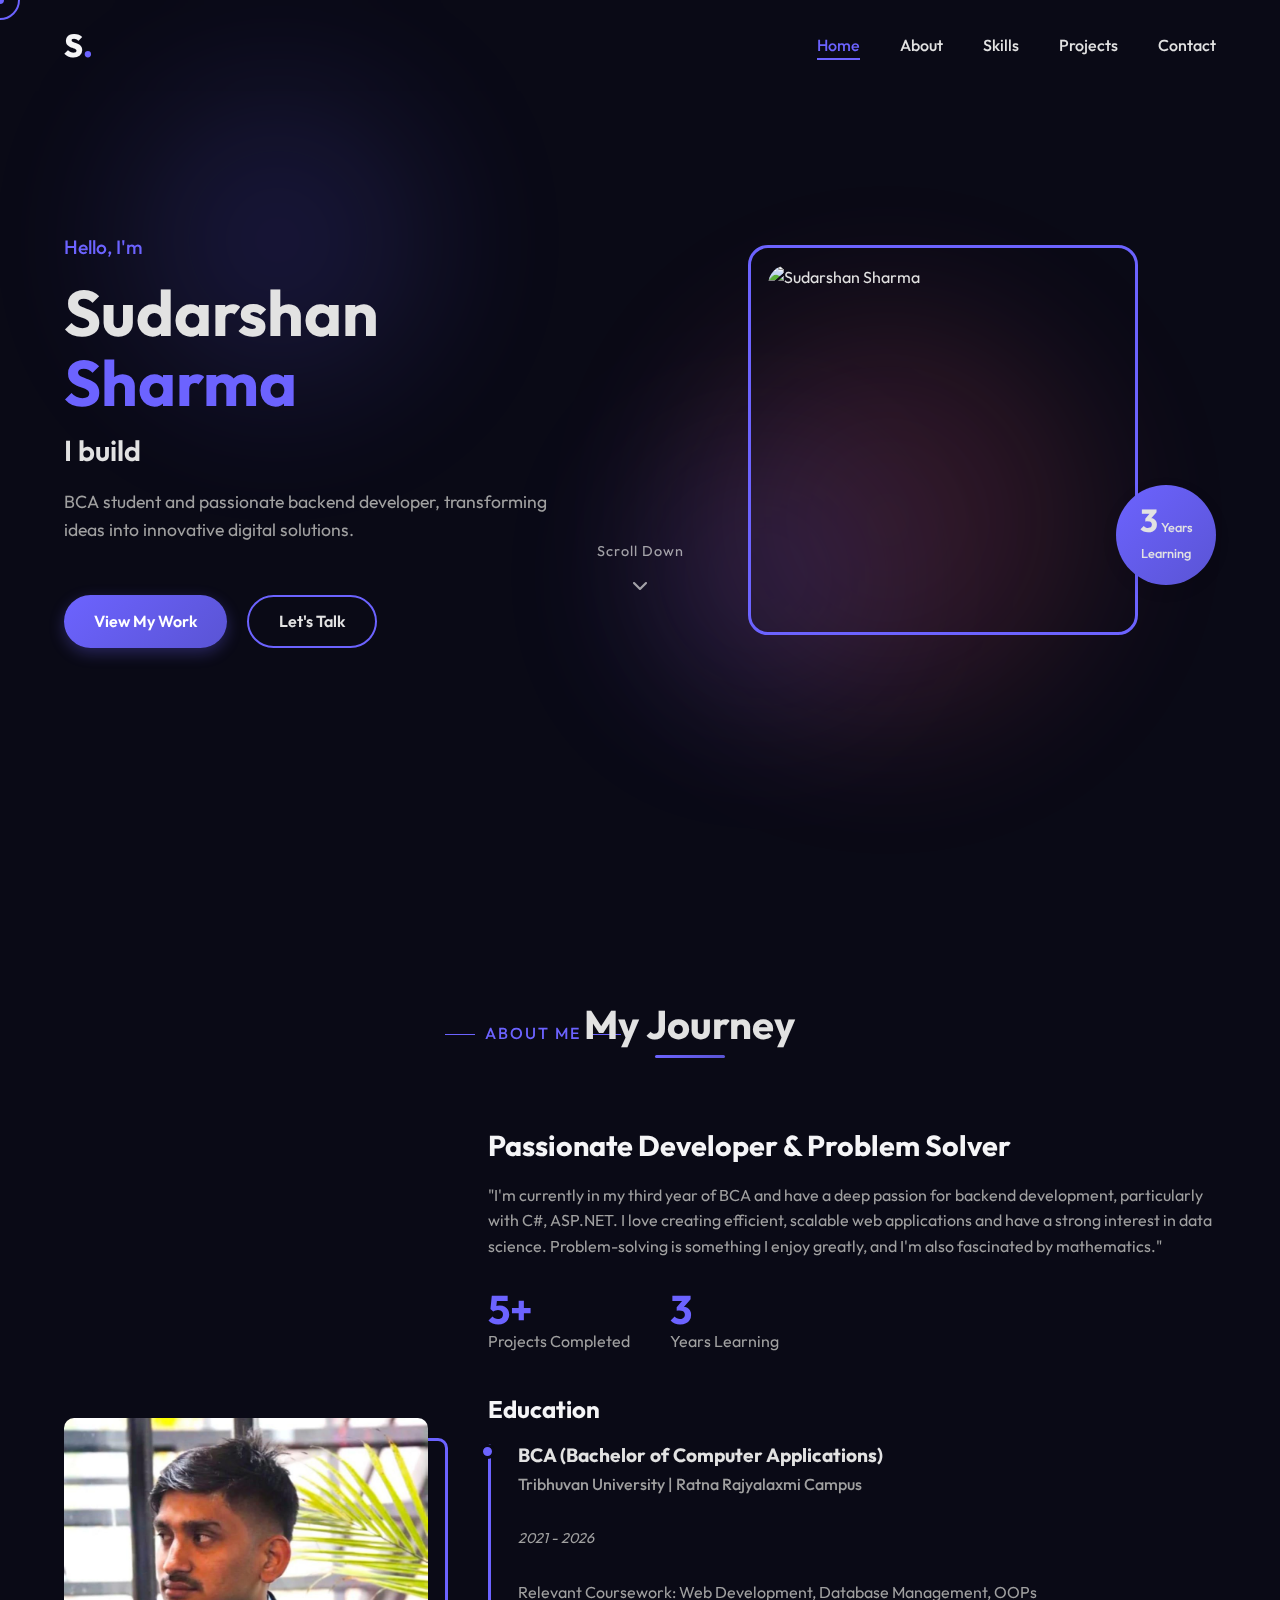
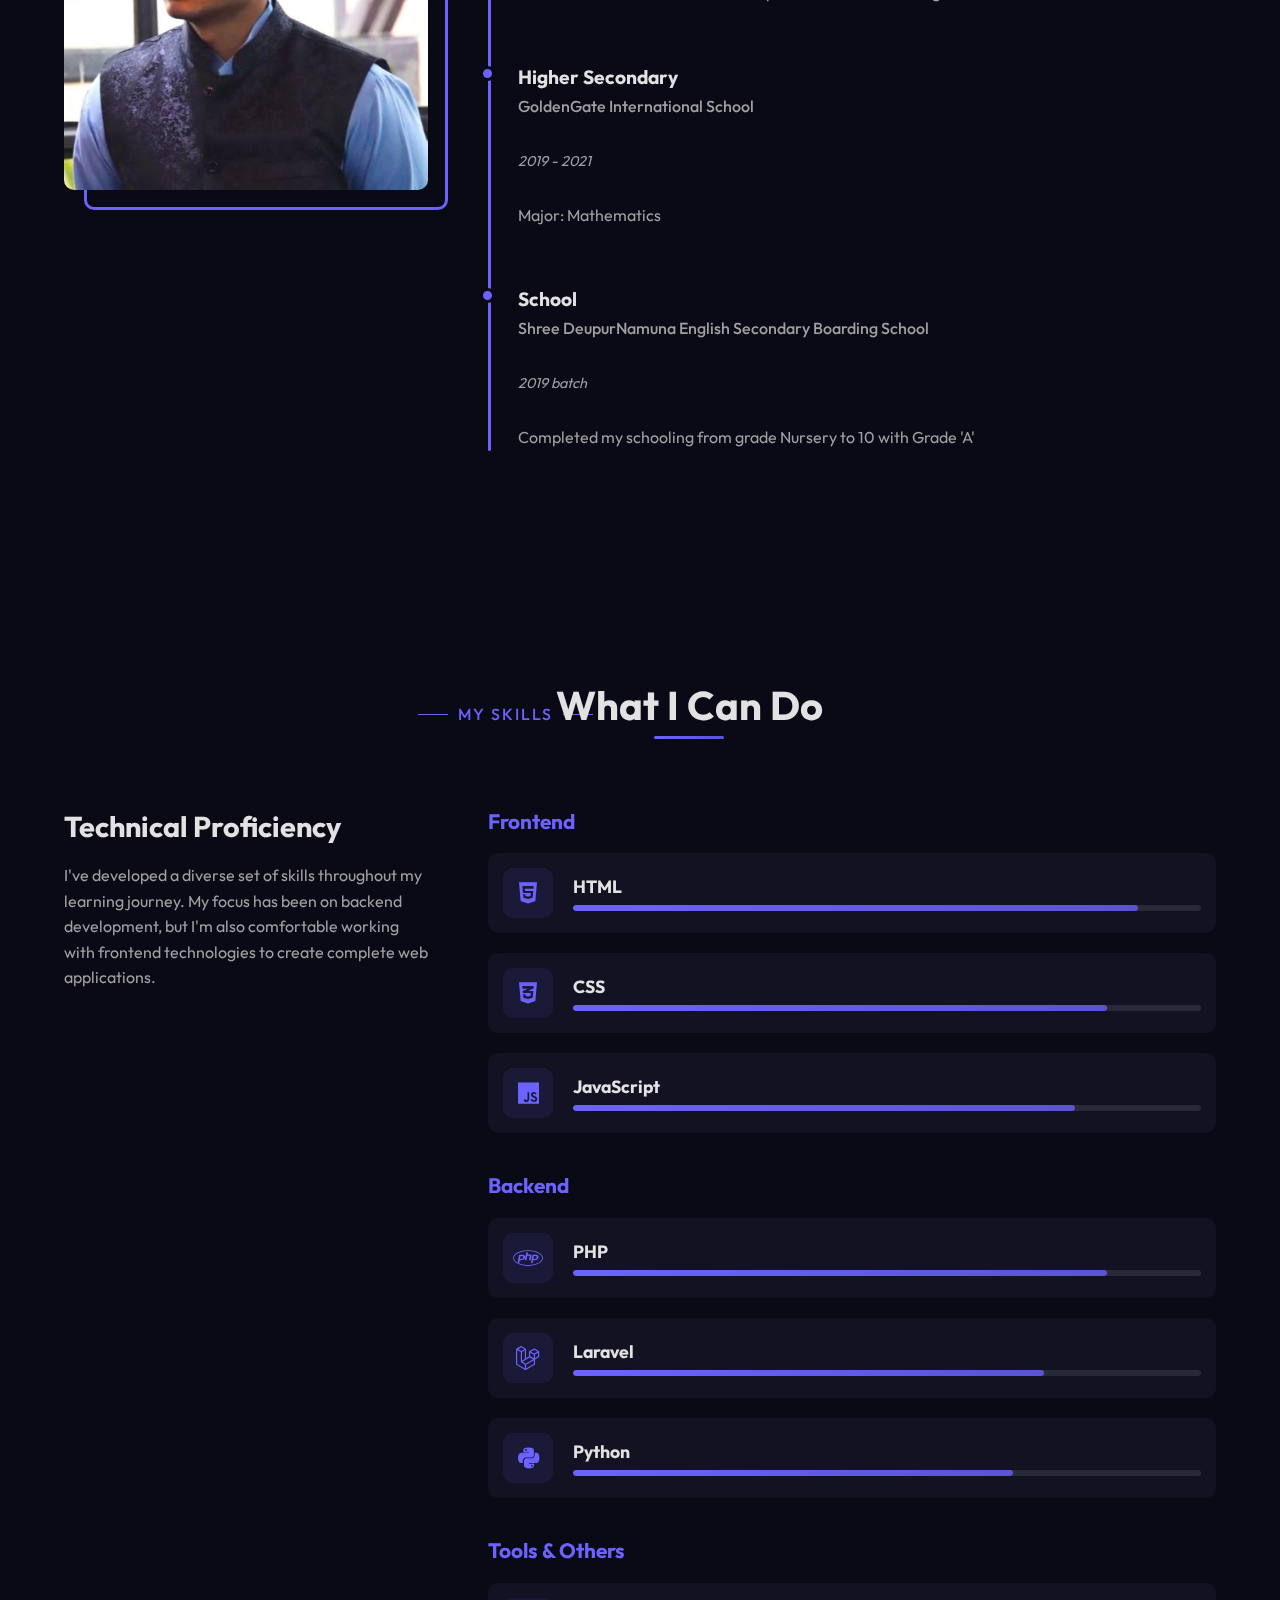
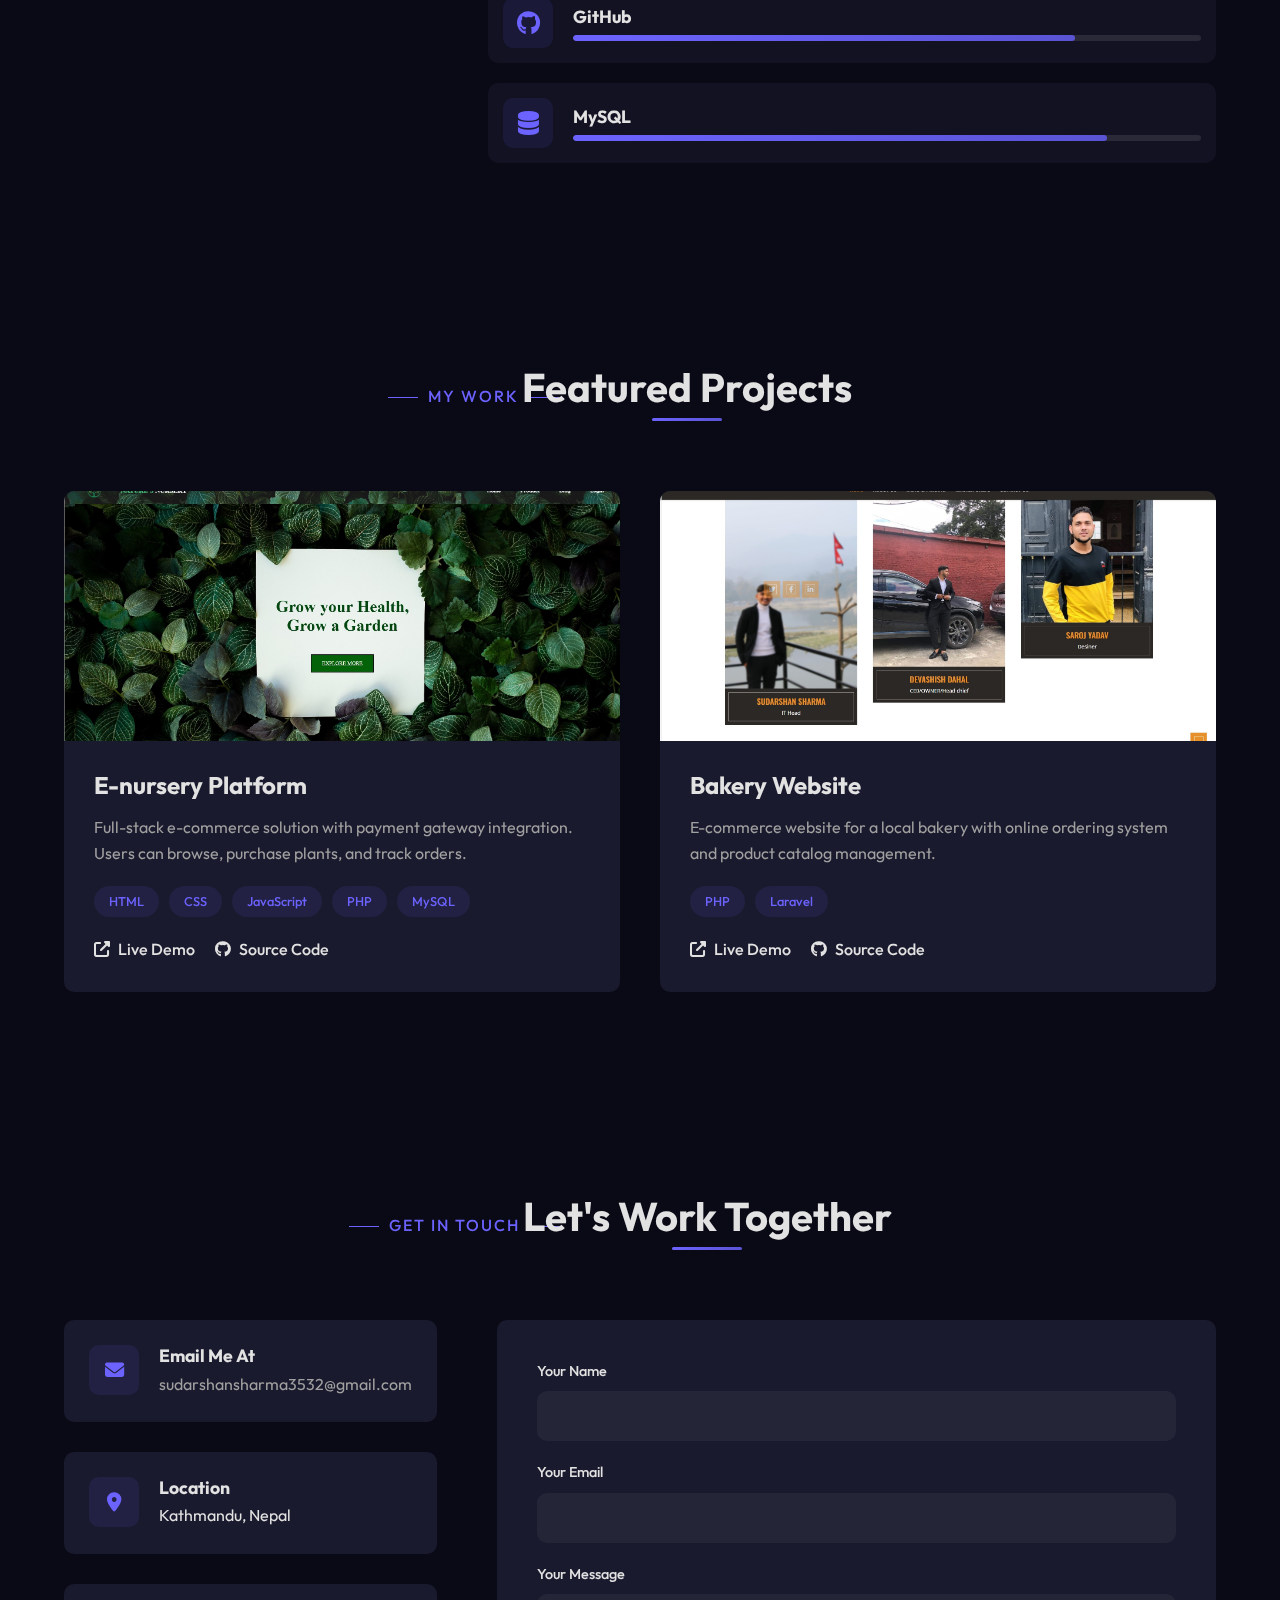
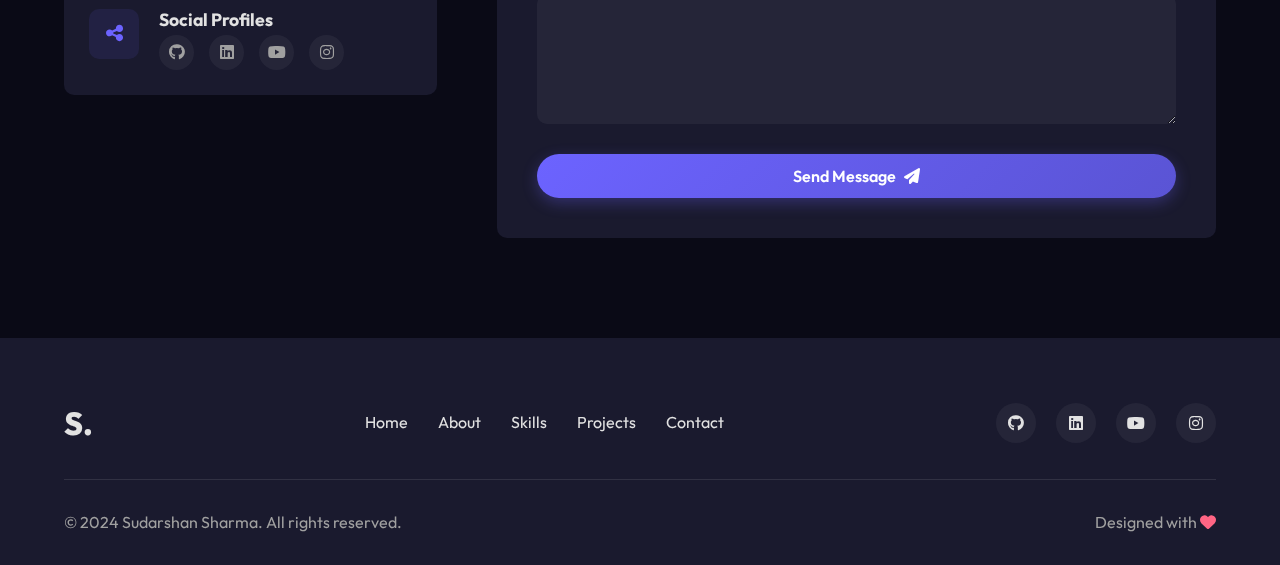
==== commit d321ebff: "change all lots" ====
--- a/index.html
+++ b/index.html
@@ -3,32 +3,40 @@
 <head>
     <meta charset="UTF-8">
     <meta name="viewport" content="width=device-width, initial-scale=1.0">
-    <title>Sudarshan Sharma | Portfolio</title>
+    <title>Sudarshan Sharma | Creative Developer</title>
     <link rel="stylesheet" href="style.css">
     <link rel="stylesheet" href="https://cdnjs.cloudflare.com/ajax/libs/font-awesome/6.4.0/css/all.min.css">
-    <link href="https://fonts.googleapis.com/css2?family=Poppins:wght@300;400;500;600;700&display=swap" rel="stylesheet">
+    <link href="https://fonts.googleapis.com/css2?family=Outfit:wght@300;400;500;600;700;800&display=swap" rel="stylesheet">
 </head>
 <body>
+    <!-- Cursor -->
+    <div class="cursor-dot"></div>
+    <div class="cursor-outline"></div>
+
+    <!-- Background Elements -->
+    <div class="bg-elements">
+        <div class="bg-circle circle-1"></div>
+        <div class="bg-circle circle-2"></div>
+        <div class="bg-circle circle-3"></div>
+    </div>
+
     <!-- Header -->
     <header>
         <div class="container">
             <div class="logo">
-                <a href="#home">SS.</a>
+                <a href="#home">S<span>.</span></a>
             </div>
             <nav>
                 <ul class="nav-links">
-                    <li><a href="#home">Home</a></li>
-                    <li><a href="#about">About</a></li>
-                    <li><a href="#education">Education</a></li>
-                    <li><a href="#skills">Skills</a></li>
-                    <li><a href="#projects">Projects</a></li>
-                    <li><a href="#contact">Contact</a></li>
+                    <li><a href="#home" class="nav-link active">Home</a></li>
+                    <li><a href="#about" class="nav-link">About</a></li>
+                    <li><a href="#skills" class="nav-link">Skills</a></li>
+                    <li><a href="#projects" class="nav-link">Projects</a></li>
+                    <li><a href="#contact" class="nav-link">Contact</a></li>
                 </ul>
             </nav>
-            <div class="hamburger">
-                <span></span>
-                <span></span>
-                <span></span>
+            <div class="menu-btn">
+                <div class="menu-btn__burger"></div>
             </div>
         </div>
     </header>
@@ -36,13 +44,17 @@
     <!-- Mobile Menu -->
     <div class="mobile-menu">
         <ul>
-            <li><a href="#home">Home</a></li>
-            <li><a href="#about">About</a></li>
-            <li><a href="#education">Education</a></li>
-            <li><a href="#skills">Skills</a></li>
-            <li><a href="#projects">Projects</a></li>
-            <li><a href="#contact">Contact</a></li>
+            <li><a href="#home" class="mobile-link">Home</a></li>
+            <li><a href="#about" class="mobile-link">About</a></li>
+            <li><a href="#skills" class="mobile-link">Skills</a></li>
+            <li><a href="#projects" class="mobile-link">Projects</a></li>
+            <li><a href="#contact" class="mobile-link">Contact</a></li>
         </ul>
+        <div class="mobile-socials">
+            <a href="https://github.com/Sudarshan21git" target="_blank"><i class="fab fa-github"></i></a>
+            <a href="https://www.linkedin.com/in/sudarshan-sharma-55001b236" target="_blank"><i class="fab fa-linkedin"></i></a>
+            <a href="https://www.instagram.com/mr.sudarshansharma/" target="_blank"><i class="fab fa-instagram"></i></a>
+        </div>
     </div>
 
     <!-- Hero Section -->
@@ -50,18 +62,36 @@
         <div class="container">
             <div class="hero-content">
                 <div class="hero-text">
-                    <h1>Hi, I'm <span class="highlight">Sudarshan Sharma</span></h1>
-                    <h2 class="typed-text"></h2>
-                    <p>BCA student and passionate backend developer, transforming ideas into innovative digital solutions.</p>
-                    <div class="cta-buttons">
-                        <a href="#projects" class="btn primary-btn">View Projects</a>
-                        <a href="#contact" class="btn secondary-btn">Hire Me</a>
+                    <div class="hero-intro">
+                        <span class="greeting">Hello, I'm</span>
+                        <h1 class="name">Sudarshan <span>Sharma</span></h1>
+                        <div class="title-wrapper">
+                            <h2 class="title">I build <span class="title-animation"></span></h2>
+                        </div>
+                        <p class="description">BCA student and passionate backend developer, transforming ideas into innovative digital solutions.</p>
+                    </div>
+                    <div class="hero-cta">
+                        <a href="#projects" class="btn primary-btn">View My Work</a>
+                        <a href="#contact" class="btn secondary-btn">Let's Talk</a>
                     </div>
                 </div>
                 <div class="hero-image">
-                    <div class="image-container">
+                    <div class="image-wrapper">
                         <img src="./img/profile.JPG" alt="Sudarshan Sharma">
-                    </div>
+                        <div class="image-shape"></div>
+                    </div>
+                    <div class="experience-badge">
+                        <div class="badge-content">
+                            <span class="badge-number">3</span>
+                            <span class="badge-text">Years<br>Learning</span>
+                        </div>
+                    </div>
+                </div>
+            </div>
+            <div class="scroll-indicator">
+                <span>Scroll Down</span>
+                <div class="scroll-arrow">
+                    <i class="fas fa-chevron-down"></i>
                 </div>
             </div>
         </div>
@@ -70,50 +100,60 @@
     <!-- About Section -->
     <section id="about" class="about">
         <div class="container">
-            <h2 class="section-title">About <span class="highlight">Me</span></h2>
+            <div class="section-header">
+                <span class="section-subtitle">About Me</span>
+                <h2 class="section-title">My Journey</h2>
+            </div>
             <div class="about-content">
                 <div class="about-image">
                     <img src="./img/about.jpg" alt="About Sudarshan">
+                    <div class="image-border"></div>
                 </div>
                 <div class="about-text">
+                    <h3>Passionate Developer & Problem Solver</h3>
                     <p>"I'm currently in my third year of BCA and have a deep passion for backend development, particularly with C#, ASP.NET. I love creating efficient, scalable web applications and have a strong interest in data science. Problem-solving is something I enjoy greatly, and I'm also fascinated by mathematics."</p>
-                    <div class="about-cards">
-                        <div class="card">
-                            <h3>Experience</h3>
-                            <p>Currently Learning</p>
-                        </div>
-                        <div class="card">
-                            <h3>Projects</h3>
-                            <p>5+ Completed</p>
-                        </div>
-                    </div>
-                </div>
-            </div>
-        </div>
-    </section>
-
-    <!-- Education Section -->
-    <section id="education" class="education">
-        <div class="container">
-            <h2 class="section-title">My <span class="highlight">Education</span></h2>
-            <div class="timeline">
-                <div class="timeline-item">
-                    <h3>BCA (Bachelor of Computer Applications)</h3>
-                    <h4>Tribhuvan University | Ratna Rajyalaxmi Campus</h4>
-                    <p class="year">2021 - 2026</p>
-                    <p>Relevant Coursework: Web Development, Database Management, OOPs</p>
-                </div>
-                <div class="timeline-item">
-                    <h3>Higher Secondary</h3>
-                    <h4>GoldenGate International School</h4>
-                    <p class="year">2019 - 2021</p>
-                    <p>Major: Mathematics</p>
-                </div>
-                <div class="timeline-item">
-                    <h3>School</h3>
-                    <h4>Shree DeupurNamuna English Secondary Boarding School</h4>
-                    <p class="year">2019 batch</p>
-                    <p>Completed my schooling from grade Nursery to 10 in this institution with Grade 'A'</p>
+                    <div class="about-stats">
+                        <div class="stat">
+                            <div class="stat-number">5+</div>
+                            <div class="stat-title">Projects Completed</div>
+                        </div>
+                        <div class="stat">
+                            <div class="stat-number">3</div>
+                            <div class="stat-title">Years Learning</div>
+                        </div>
+                    </div>
+                    <div class="education">
+                        <h3>Education</h3>
+                        <div class="education-timeline">
+                            <div class="timeline-item">
+                                <div class="timeline-dot"></div>
+                                <div class="timeline-content">
+                                    <h4>BCA (Bachelor of Computer Applications)</h4>
+                                    <p class="timeline-place">Tribhuvan University | Ratna Rajyalaxmi Campus</p>
+                                    <p class="timeline-period">2021 - 2026</p>
+                                    <p class="timeline-description">Relevant Coursework: Web Development, Database Management, OOPs</p>
+                                </div>
+                            </div>
+                            <div class="timeline-item">
+                                <div class="timeline-dot"></div>
+                                <div class="timeline-content">
+                                    <h4>Higher Secondary</h4>
+                                    <p class="timeline-place">GoldenGate International School</p>
+                                    <p class="timeline-period">2019 - 2021</p>
+                                    <p class="timeline-description">Major: Mathematics</p>
+                                </div>
+                            </div>
+                            <div class="timeline-item">
+                                <div class="timeline-dot"></div>
+                                <div class="timeline-content">
+                                    <h4>School</h4>
+                                    <p class="timeline-place">Shree DeupurNamuna English Secondary Boarding School</p>
+                                    <p class="timeline-period">2019 batch</p>
+                                    <p class="timeline-description">Completed my schooling from grade Nursery to 10 with Grade 'A'</p>
+                                </div>
+                            </div>
+                        </div>
+                    </div>
                 </div>
             </div>
         </div>
@@ -122,39 +162,103 @@
     <!-- Skills Section -->
     <section id="skills" class="skills">
         <div class="container">
-            <h2 class="section-title">My <span class="highlight">Skills</span></h2>
-            <div class="skills-grid">
-                <div class="skill-card">
-                    <i class="fab fa-html5"></i>
-                    <h3>HTML</h3>
-                </div>
-                <div class="skill-card">
-                    <i class="fab fa-css3-alt"></i>
-                    <h3>CSS</h3>
-                </div>
-                <div class="skill-card">
-                    <i class="fab fa-js"></i>
-                    <h3>JavaScript</h3>
-                </div>
-                <div class="skill-card">
-                    <i class="fab fa-php"></i>
-                    <h3>PHP</h3>
-                </div>
-                <div class="skill-card">
-                    <i class="fab fa-python"></i>
-                    <h3>Python</h3>
-                </div>
-                <div class="skill-card">
-                    <i class="fab fa-laravel"></i>
-                    <h3>Laravel</h3>
-                </div>
-                <div class="skill-card">
-                    <i class="fab fa-github"></i>
-                    <h3>GitHub</h3>
-                </div>
-                <div class="skill-card">
-                    <i class="fas fa-database"></i>
-                    <h3>MySQL</h3>
+            <div class="section-header">
+                <span class="section-subtitle">My Skills</span>
+                <h2 class="section-title">What I Can Do</h2>
+            </div>
+            <div class="skills-content">
+                <div class="skills-text">
+                    <h3>Technical Proficiency</h3>
+                    <p>I've developed a diverse set of skills throughout my learning journey. My focus has been on backend development, but I'm also comfortable working with frontend technologies to create complete web applications.</p>
+                </div>
+                <div class="skills-showcase">
+                    <div class="skill-category">
+                        <h4>Frontend</h4>
+                        <div class="skill-items">
+                            <div class="skill-item" data-skill="HTML">
+                                <div class="skill-icon"><i class="fab fa-html5"></i></div>
+                                <div class="skill-info">
+                                    <h5>HTML</h5>
+                                    <div class="skill-level">
+                                        <div class="skill-progress" style="width: 90%"></div>
+                                    </div>
+                                </div>
+                            </div>
+                            <div class="skill-item" data-skill="CSS">
+                                <div class="skill-icon"><i class="fab fa-css3-alt"></i></div>
+                                <div class="skill-info">
+                                    <h5>CSS</h5>
+                                    <div class="skill-level">
+                                        <div class="skill-progress" style="width: 85%"></div>
+                                    </div>
+                                </div>
+                            </div>
+                            <div class="skill-item" data-skill="JavaScript">
+                                <div class="skill-icon"><i class="fab fa-js"></i></div>
+                                <div class="skill-info">
+                                    <h5>JavaScript</h5>
+                                    <div class="skill-level">
+                                        <div class="skill-progress" style="width: 80%"></div>
+                                    </div>
+                                </div>
+                            </div>
+                        </div>
+                    </div>
+                    <div class="skill-category">
+                        <h4>Backend</h4>
+                        <div class="skill-items">
+                            <div class="skill-item" data-skill="PHP">
+                                <div class="skill-icon"><i class="fab fa-php"></i></div>
+                                <div class="skill-info">
+                                    <h5>PHP</h5>
+                                    <div class="skill-level">
+                                        <div class="skill-progress" style="width: 85%"></div>
+                                    </div>
+                                </div>
+                            </div>
+                            <div class="skill-item" data-skill="Laravel">
+                                <div class="skill-icon"><i class="fab fa-laravel"></i></div>
+                                <div class="skill-info">
+                                    <h5>Laravel</h5>
+                                    <div class="skill-level">
+                                        <div class="skill-progress" style="width: 75%"></div>
+                                    </div>
+                                </div>
+                            </div>
+                            <div class="skill-item" data-skill="Python">
+                                <div class="skill-icon"><i class="fab fa-python"></i></div>
+                                <div class="skill-info">
+                                    <h5>Python</h5>
+                                    <div class="skill-level">
+                                        <div class="skill-progress" style="width: 70%"></div>
+                                    </div>
+                                </div>
+                            </div>
+                        </div>
+                    </div>
+                    <div class="skill-category">
+                        <h4>Tools & Others</h4>
+                        <div class="skill-items">
+                            <div class="skill-item" data-skill="GitHub">
+                                <div class="skill-icon"><i class="fab fa-github"></i></div>
+                                <div class="skill-info">
+                                    <h5>GitHub</h5>
+                                    <div class="skill-level">
+                                        <div class="skill-progress" style="width: 80%"></div>
+                                    </div>
+                                </div>
+                            </div>
+                            <div class="skill-item" data-skill="MySQL">
+                                <div class="skill-icon"><i class="fas fa-database"></i></div>
+                                <div class="skill-info">
+                                    <h5>MySQL</h5>
+                                    <div class="skill-level">
+                                        <div class="skill-progress" style="width: 85%"></div>
+                                    </div>
+                                </div>
+                            </div>
+                        </div>
+                    </div>
                 </div>
             </div>
         </div>
@@ -163,35 +267,46 @@
     <!-- Projects Section -->
     <section id="projects" class="projects">
         <div class="container">
-            <h2 class="section-title">Recent <span class="highlight">Projects</span></h2>
-            <div class="projects-grid">
+            <div class="section-header">
+                <span class="section-subtitle">My Work</span>
+                <h2 class="section-title">Featured Projects</h2>
+            </div>
+            <div class="projects-showcase">
                 <div class="project-card">
                     <div class="project-image">
                         <img src="./img/enursery.jpg" alt="E-nursery Platform">
                     </div>
-                    <div class="project-info">
-                        <h3>E-nursery Platform</h3>
-                        <p>Full-stack e-commerce solution with payment gateway</p>
-                        <div class="project-tags">
+                    <div class="project-content">
+                        <h3 class="project-title">E-nursery Platform</h3>
+                        <p class="project-description">Full-stack e-commerce solution with payment gateway integration. Users can browse, purchase plants, and track orders.</p>
+                        <div class="project-tech">
                             <span>HTML</span>
                             <span>CSS</span>
                             <span>JavaScript</span>
                             <span>PHP</span>
                             <span>MySQL</span>
                         </div>
+                        <div class="project-links">
+                            <a href="#" class="project-link"><i class="fas fa-external-link-alt"></i> Live Demo</a>
+                            <a href="#" class="project-link"><i class="fab fa-github"></i> Source Code</a>
+                        </div>
                     </div>
                 </div>
                 <div class="project-card">
                     <div class="project-image">
                         <img src="./img/bakery.jpg" alt="Bakery Website">
                     </div>
-                    <div class="project-info">
-                        <h3>Bakery Website</h3>
-                        <p>E-commerce Website</p>
-                        <div class="project-tags">
+                    <div class="project-content">
+                        <h3 class="project-title">Bakery Website</h3>
+                        <p class="project-description">E-commerce website for a local bakery with online ordering system and product catalog management.</p>
+                        <div class="project-tech">
                             <span>PHP</span>
                             <span>Laravel</span>
                         </div>
+                        <div class="project-links">
+                            <a href="#" class="project-link"><i class="fas fa-external-link-alt"></i> Live Demo</a>
+                            <a href="#" class="project-link"><i class="fab fa-github"></i> Source Code</a>
+                        </div>
                     </div>
                 </div>
             </div>
@@ -201,49 +316,70 @@
     <!-- Contact Section -->
     <section id="contact" class="contact">
         <div class="container">
-            <h2 class="section-title">Get in <span class="highlight">Touch</span></h2>
+            <div class="section-header">
+                <span class="section-subtitle">Get In Touch</span>
+                <h2 class="section-title">Let's Work Together</h2>
+            </div>
             <div class="contact-content">
                 <div class="contact-info">
-                    <div class="contact-item">
-                        <i class="fas fa-envelope"></i>
-                        <div>
-                            <h3>Email</h3>
-                            <p>sudarshansharma3532@gmail.com</p>
-                        </div>
-                    </div>
-                    <div class="contact-item">
-                        <i class="fas fa-map-marker-alt"></i>
-                        <div>
+                    <div class="contact-card">
+                        <div class="contact-card-icon">
+                            <i class="fas fa-envelope"></i>
+                        </div>
+                        <div class="contact-card-content">
+                            <h3>Email Me At</h3>
+                            <a href="mailto:sudarshansharma3532@gmail.com">sudarshansharma3532@gmail.com</a>
+                        </div>
+                    </div>
+                    <div class="contact-card">
+                        <div class="contact-card-icon">
+                            <i class="fas fa-map-marker-alt"></i>
+                        </div>
+                        <div class="contact-card-content">
                             <h3>Location</h3>
                             <p>Kathmandu, Nepal</p>
                         </div>
                     </div>
-                    <div class="social-links">
-                        <a href="https://github.com/Sudarshan21git" target="_blank"><i class="fab fa-github"></i></a>
-                        <a href="https://www.linkedin.com/in/sudarshan-sharma-55001b236" target="_blank"><i class="fab fa-linkedin"></i></a>
-                        <a href="https://www.youtube.com/@sudarshansharma867" target="_blank"><i class="fab fa-youtube"></i></a>
-                        <a href="https://www.instagram.com/mr.sudarshansharma/" target="_blank"><i class="fab fa-instagram"></i></a>
-                    </div>
-                </div>
-                <form id="contactForm" action="https://formsubmit.co/sudarshansharma3532@gmail.com" method="POST" class="contact-form">
-                    <!-- FormSubmit configuration -->
-                    <input type="hidden" name="_subject" value="New Portfolio Contact Message">
-                    <input type="hidden" name="_captcha" value="false">
-                    <input type="hidden" name="_next" value="https://yourdomain.com/thanks.html">
-                    
-                    <div class="form-group">
-                        <input type="text" name="name" placeholder="Your Name" required>
-                    </div>
-                    <div class="form-group">
-                        <input type="email" name="email" placeholder="Your Email" required>
-                    </div>
-                    <div class="form-group">
-                        <textarea name="message" rows="5" placeholder="Your Message" required></textarea>
-                    </div>
-                    <button type="submit" class="btn primary-btn">Send Message</button>
-                    
-                    <div id="form-status"></div>
-                </form>
+                    <div class="contact-card">
+                        <div class="contact-card-icon">
+                            <i class="fas fa-share-alt"></i>
+                        </div>
+                        <div class="contact-card-content">
+                            <h3>Social Profiles</h3>
+                            <div class="social-links">
+                                <a href="https://github.com/Sudarshan21git" target="_blank"><i class="fab fa-github"></i></a>
+                                <a href="https://www.linkedin.com/in/sudarshan-sharma-55001b236" target="_blank"><i class="fab fa-linkedin"></i></a>
+                                <a href="https://www.youtube.com/@sudarshansharma867" target="_blank"><i class="fab fa-youtube"></i></a>
+                                <a href="https://www.instagram.com/mr.sudarshansharma/" target="_blank"><i class="fab fa-instagram"></i></a>
+                            </div>
+                        </div>
+                    </div>
+                </div>
+                <div class="contact-form-container">
+                    <form id="contactForm" action="https://formsubmit.co/sudarshansharma3532@gmail.com" method="POST" class="contact-form">
+                        <!-- FormSubmit configuration -->
+                        <input type="hidden" name="_subject" value="New Portfolio Contact Message">
+                        <input type="hidden" name="_captcha" value="false">
+                        <input type="hidden" name="_next" value="thanks.html">
+                        
+                        <div class="form-group">
+                            <label for="name">Your Name</label>
+                            <input type="text" id="name" name="name" required>
+                        </div>
+                        <div class="form-group">
+                            <label for="email">Your Email</label>
+                            <input type="email" id="email" name="email" required>
+                        </div>
+                        <div class="form-group">
+                            <label for="message">Your Message</label>
+                            <textarea id="message" name="message" rows="5" required></textarea>
+                        </div>
+                        <button type="submit" class="btn primary-btn">
+                            <span>Send Message</span>
+                            <i class="fas fa-paper-plane"></i>
+                        </button>
+                    </form>
+                </div>
             </div>
         </div>
     </section>
@@ -252,21 +388,36 @@
     <footer>
         <div class="container">
             <div class="footer-content">
-                <h3>Sudarshan Sharma</h3>
+                <div class="footer-logo">
+                    <a href="#home">S<span>.</span></a>
+                </div>
+                <div class="footer-nav">
+                    <ul>
+                        <li><a href="#home">Home</a></li>
+                        <li><a href="#about">About</a></li>
+                        <li><a href="#skills">Skills</a></li>
+                        <li><a href="#projects">Projects</a></li>
+                        <li><a href="#contact">Contact</a></li>
+                    </ul>
+                </div>
+                <div class="footer-social">
+                    <a href="https://github.com/Sudarshan21git" target="_blank"><i class="fab fa-github"></i></a>
+                    <a href="https://www.linkedin.com/in/sudarshan-sharma-55001b236" target="_blank"><i class="fab fa-linkedin"></i></a>
+                    <a href="https://www.youtube.com/@sudarshansharma867" target="_blank"><i class="fab fa-youtube"></i></a>
+                    <a href="https://www.instagram.com/mr.sudarshansharma/" target="_blank"><i class="fab fa-instagram"></i></a>
+                </div>
+            </div>
+            <div class="footer-bottom">
                 <p>&copy; 2024 Sudarshan Sharma. All rights reserved.</p>
+                <p class="footer-credit">Designed with <i class="fas fa-heart"></i></p>
             </div>
         </div>
     </footer>
 
-    <!-- Thanks page for form submission -->
-    <div id="thanks-modal" class="modal">
-        <div class="modal-content">
-            <span class="close-modal">&times;</span>
-            <h2>Thank You!</h2>
-            <p>Your message has been sent successfully. I'll get back to you soon.</p>
-            <button class="btn primary-btn" id="close-thanks">Close</button>
-        </div>
-    </div>
+    <!-- Back to Top Button -->
+    <a href="#home" class="back-to-top">
+        <i class="fas fa-arrow-up"></i>
+    </a>
 
     <script src="script.js"></script>
 </body>
--- a/style.css
+++ b/style.css
@@ -1,15 +1,44 @@
-/* Base Styles */
+/* ===== VARIABLES ===== */
 :root {
-    --primary-color: #ef4444;
-    --secondary-color: #0f172a;
-    --dark-color: #1e293b;
-    --light-color: #f8fafc;
-    --text-color: #94a3b8;
-    --white: #ffffff;
+    /* Colors */
+    --primary-color: #6c63ff;
+    --secondary-color: #ff6584;
+    --dark-color: #0a0a16;
+    --dark-light-color: #1a1a2e;
+    --light-color: #f5f5f7;
+    --text-color: #e2e2e2;
+    --text-secondary: #a0a0a0;
+    --success-color: #4caf50;
+    --warning-color: #ff9800;
+    --error-color: #f44336;
+  
+    /* Gradients */
+    --gradient-primary: linear-gradient(135deg, #6c63ff 0%, #5a54d4 100%);
+    --gradient-secondary: linear-gradient(135deg, #ff6584 0%, #e85b79 100%);
+  
+    /* Typography */
+    --font-family: "Outfit", sans-serif;
+  
+    /* Transitions */
     --transition: all 0.3s ease;
-  }
-  
-  * {
+    --transition-slow: all 0.5s ease;
+  
+    /* Shadows */
+    --shadow-sm: 0 2px 10px rgba(0, 0, 0, 0.1);
+    --shadow-md: 0 5px 15px rgba(0, 0, 0, 0.1);
+    --shadow-lg: 0 10px 30px rgba(0, 0, 0, 0.15);
+  
+    /* Border Radius */
+    --radius-sm: 5px;
+    --radius-md: 10px;
+    --radius-lg: 20px;
+    --radius-full: 9999px;
+  }
+  
+  /* ===== RESET & BASE STYLES ===== */
+  *,
+  *::before,
+  *::after {
     margin: 0;
     padding: 0;
     box-sizing: border-box;
@@ -21,114 +50,256 @@
   }
   
   body {
-    font-family: "Poppins", sans-serif;
+    font-family: var(--font-family);
+    background-color: var(--dark-color);
+    color: var(--text-color);
     line-height: 1.6;
-    color: var(--text-color);
-    background: linear-gradient(135deg, var(--secondary-color) 0%, var(--dark-color) 100%);
+    overflow-x: hidden;
+    position: relative;
+  }
+  
+  a {
+    text-decoration: none;
+    color: inherit;
+    transition: var(--transition);
+  }
+  
+  ul {
+    list-style: none;
+  }
+  
+  img {
+    max-width: 100%;
+    height: auto;
+    display: block;
+  }
+  
+  button,
+  input,
+  textarea {
+    font-family: var(--font-family);
+    font-size: 1rem;
+    outline: none;
+    border: none;
+  }
+  
+  section {
+    padding: 100px 0;
+    position: relative;
   }
   
   .container {
     width: 90%;
     max-width: 1200px;
     margin: 0 auto;
-    padding: 0 20px;
-  }
-  
-  section {
-    padding: 100px 0;
-  }
-  
+    position: relative;
+    z-index: 1;
+  }
+  
+  /* ===== CUSTOM CURSOR ===== */
+  .cursor-dot,
+  .cursor-outline {
+    pointer-events: none;
+    position: fixed;
+    top: 0;
+    left: 0;
+    transform: translate(-50%, -50%);
+    border-radius: 50%;
+    z-index: 9999;
+    transition: opacity 0.3s ease;
+  }
+  
+  .cursor-dot {
+    width: 8px;
+    height: 8px;
+    background-color: var(--primary-color);
+  }
+  
+  .cursor-outline {
+    width: 40px;
+    height: 40px;
+    border: 2px solid var(--primary-color);
+    transition: all 0.2s ease-out;
+  }
+  
+  /* ===== BACKGROUND ELEMENTS ===== */
+  .bg-elements {
+    position: fixed;
+    top: 0;
+    left: 0;
+    width: 100%;
+    height: 100%;
+    overflow: hidden;
+    z-index: 0;
+  }
+  
+  .bg-circle {
+    position: absolute;
+    border-radius: 50%;
+    filter: blur(80px);
+    opacity: 0.15;
+  }
+  
+  .circle-1 {
+    top: 10%;
+    left: 10%;
+    width: 300px;
+    height: 300px;
+    background: var(--primary-color);
+    animation: float 15s ease-in-out infinite;
+  }
+  
+  .circle-2 {
+    bottom: 20%;
+    right: 15%;
+    width: 400px;
+    height: 400px;
+    background: var(--secondary-color);
+    animation: float 20s ease-in-out infinite reverse;
+  }
+  
+  .circle-3 {
+    top: 50%;
+    left: 50%;
+    width: 250px;
+    height: 250px;
+    background: var(--primary-color);
+    animation: float 18s ease-in-out infinite 2s;
+  }
+  
+  @keyframes float {
+    0% {
+      transform: translate(0, 0);
+    }
+    50% {
+      transform: translate(-30px, 30px);
+    }
+    100% {
+      transform: translate(0, 0);
+    }
+  }
+  
+  /* ===== TYPOGRAPHY ===== */
   h1,
   h2,
   h3,
-  h4 {
-    color: var(--white);
-    font-weight: 600;
-  }
-  
-  p {
-    margin: 15px 0;
-  }
-  
-  a {
-    text-decoration: none;
-    color: var(--white);
-    transition: var(--transition);
-  }
-  
-  ul {
-    list-style: none;
-  }
-  
-  img {
-    max-width: 100%;
-    height: auto;
-  }
-  
-  .highlight {
-    color: var(--primary-color);
+  h4,
+  h5,
+  h6 {
+    font-weight: 700;
+    line-height: 1.2;
+  }
+  
+  .section-header {
+    text-align: center;
+    margin-bottom: 60px;
+  }
+  
+  .section-subtitle {
+    display: inline-block;
+    font-size: 1rem;
+    font-weight: 500;
+    color: var(--primary-color);
+    text-transform: uppercase;
+    letter-spacing: 2px;
+    margin-bottom: 15px;
+    position: relative;
+  }
+  
+  .section-subtitle::before,
+  .section-subtitle::after {
+    content: "";
+    position: absolute;
+    top: 50%;
+    width: 30px;
+    height: 1px;
+    background-color: var(--primary-color);
+  }
+  
+  .section-subtitle::before {
+    left: -40px;
+  }
+  
+  .section-subtitle::after {
+    right: -40px;
   }
   
   .section-title {
     font-size: 2.5rem;
-    text-align: center;
-    margin-bottom: 60px;
-    position: relative;
+    margin-bottom: 20px;
+    position: relative;
+    display: inline-block;
   }
   
   .section-title::after {
     content: "";
     position: absolute;
-    bottom: -15px;
+    bottom: -10px;
     left: 50%;
     transform: translateX(-50%);
-    width: 80px;
-    height: 4px;
-    background-color: var(--primary-color);
-    border-radius: 2px;
-  }
-  
+    width: 70px;
+    height: 3px;
+    background: var(--gradient-primary);
+    border-radius: var(--radius-full);
+  }
+  
+  /* ===== BUTTONS ===== */
   .btn {
-    display: inline-block;
+    display: inline-flex;
+    align-items: center;
+    justify-content: center;
     padding: 12px 30px;
-    border-radius: 50px;
-    font-weight: 500;
+    border-radius: var(--radius-full);
+    font-weight: 600;
     cursor: pointer;
     transition: var(--transition);
-    text-align: center;
+    position: relative;
+    overflow: hidden;
+    z-index: 1;
   }
   
   .primary-btn {
-    background-color: var(--primary-color);
-    color: var(--white);
+    background: var(--gradient-primary);
+    color: white;
+    box-shadow: 0 5px 15px rgba(108, 99, 255, 0.3);
   }
   
   .primary-btn:hover {
-    background-color: #dc2626;
     transform: translateY(-3px);
+    box-shadow: 0 8px 20px rgba(108, 99, 255, 0.4);
   }
   
   .secondary-btn {
+    background: transparent;
+    color: var(--text-color);
     border: 2px solid var(--primary-color);
-    color: var(--white);
   }
   
   .secondary-btn:hover {
-    background-color: rgba(239, 68, 68, 0.1);
+    background: rgba(108, 99, 255, 0.1);
     transform: translateY(-3px);
   }
   
-  /* Header */
+  .btn i {
+    margin-left: 8px;
+  }
+  
+  /* ===== HEADER ===== */
   header {
     position: fixed;
     top: 0;
     left: 0;
     width: 100%;
-    background-color: rgba(15, 23, 42, 0.9);
+    padding: 20px 0;
+    z-index: 100;
+    transition: var(--transition);
     backdrop-filter: blur(10px);
-    z-index: 1000;
-    padding: 20px 0;
-    box-shadow: 0 2px 10px rgba(0, 0, 0, 0.1);
+  }
+  
+  header.scrolled {
+    background-color: rgba(10, 10, 22, 0.9);
+    padding: 15px 0;
+    box-shadow: var(--shadow-md);
   }
   
   header .container {
@@ -138,24 +309,30 @@
   }
   
   .logo a {
-    font-size: 1.8rem;
-    font-weight: 700;
+    font-size: 2rem;
+    font-weight: 800;
+    color: var(--light-color);
+  }
+  
+  .logo span {
     color: var(--primary-color);
   }
   
   .nav-links {
     display: flex;
-    gap: 30px;
-  }
-  
-  .nav-links a {
-    position: relative;
-  }
-  
-  .nav-links a::after {
+    gap: 40px;
+  }
+  
+  .nav-link {
+    position: relative;
+    font-weight: 500;
+    padding: 5px 0;
+  }
+  
+  .nav-link::after {
     content: "";
     position: absolute;
-    bottom: -5px;
+    bottom: 0;
     left: 0;
     width: 0;
     height: 2px;
@@ -163,212 +340,406 @@
     transition: var(--transition);
   }
   
-  .nav-links a:hover {
-    color: var(--primary-color);
-  }
-  
-  .nav-links a:hover::after {
+  .nav-link:hover,
+  .nav-link.active {
+    color: var(--primary-color);
+  }
+  
+  .nav-link:hover::after,
+  .nav-link.active::after {
     width: 100%;
   }
   
-  .hamburger {
+  .menu-btn {
     display: none;
     cursor: pointer;
+    width: 30px;
+    height: 20px;
+    position: relative;
+    z-index: 101;
+  }
+  
+  .menu-btn__burger {
+    position: absolute;
+    top: 50%;
+    transform: translateY(-50%);
+    width: 30px;
+    height: 3px;
+    background-color: var(--light-color);
+    transition: var(--transition);
+  }
+  
+  .menu-btn__burger::before,
+  .menu-btn__burger::after {
+    content: "";
+    position: absolute;
+    width: 30px;
+    height: 3px;
+    background-color: var(--light-color);
+    transition: var(--transition);
+  }
+  
+  .menu-btn__burger::before {
+    transform: translateY(-8px);
+  }
+  
+  .menu-btn__burger::after {
+    transform: translateY(8px);
+  }
+  
+  .menu-btn.open .menu-btn__burger {
+    background: transparent;
+  }
+  
+  .menu-btn.open .menu-btn__burger::before {
+    transform: rotate(45deg);
+  }
+  
+  .menu-btn.open .menu-btn__burger::after {
+    transform: rotate(-45deg);
+  }
+  
+  /* ===== MOBILE MENU ===== */
+  .mobile-menu {
+    position: fixed;
+    top: 0;
+    right: -100%;
+    width: 80%;
+    max-width: 400px;
+    height: 100vh;
+    background-color: var(--dark-light-color);
+    padding: 100px 40px;
+    z-index: 99;
+    transition: var(--transition-slow);
+    box-shadow: var(--shadow-lg);
+    display: flex;
     flex-direction: column;
     justify-content: space-between;
-    width: 30px;
-    height: 20px;
-  }
-  
-  .hamburger span {
-    display: block;
-    height: 3px;
-    width: 100%;
-    background-color: var(--white);
-    border-radius: 3px;
-    transition: var(--transition);
-  }
-  
-  .mobile-menu {
-    position: fixed;
-    top: 80px;
-    left: 0;
-    width: 100%;
-    background-color: var(--dark-color);
-    padding: 20px;
-    transform: translateY(-150%);
-    transition: transform 0.3s ease-in-out;
-    z-index: 999;
-    box-shadow: 0 4px 10px rgba(0, 0, 0, 0.1);
-  }
-  
-  .mobile-menu.active {
-    transform: translateY(0);
+  }
+  
+  .mobile-menu.open {
+    right: 0;
   }
   
   .mobile-menu ul {
     display: flex;
     flex-direction: column;
-    gap: 15px;
-  }
-  
-  .mobile-menu a {
+    gap: 25px;
+  }
+  
+  .mobile-link {
+    font-size: 1.2rem;
+    font-weight: 600;
     display: block;
     padding: 10px 0;
-    font-size: 1.1rem;
-  }
-  
-  .mobile-menu a:hover {
-    color: var(--primary-color);
-  }
-  
-  /* Hero Section */
+    border-bottom: 1px solid rgba(255, 255, 255, 0.1);
+  }
+  
+  .mobile-link:hover {
+    color: var(--primary-color);
+    padding-left: 10px;
+  }
+  
+  .mobile-socials {
+    display: flex;
+    gap: 20px;
+    margin-top: 40px;
+  }
+  
+  .mobile-socials a {
+    font-size: 1.2rem;
+    color: var(--text-color);
+  }
+  
+  .mobile-socials a:hover {
+    color: var(--primary-color);
+  }
+  
+  /* ===== HERO SECTION ===== */
   .hero {
-    padding-top: 150px;
     min-height: 100vh;
     display: flex;
     align-items: center;
+    padding-top: 80px;
+    overflow: hidden;
   }
   
   .hero-content {
     display: grid;
     grid-template-columns: 1fr 1fr;
-    gap: 50px;
-    align-items: center;
-  }
-  
-  .hero-text h1 {
-    font-size: 3.5rem;
-    line-height: 1.2;
-    margin-bottom: 20px;
-  }
-  
-  .hero-text h2 {
-    font-size: 2rem;
-    color: var(--primary-color);
-    margin-bottom: 20px;
-    min-height: 80px;
-  }
-  
-  .hero-text p {
-    font-size: 1.1rem;
-    max-width: 500px;
-    margin-bottom: 30px;
-  }
-  
-  .cta-buttons {
-    display: flex;
-    gap: 20px;
-  }
-  
-  .hero-image {
-    position: relative;
-    display: flex;
-    justify-content: center;
-  }
-  
-  .image-container {
-    position: relative;
-    width: 300px;
-    height: 300px;
-    border-radius: 50%;
+    gap: 60px;
+    align-items: center;
+  }
+  
+  .hero-text {
+    display: flex;
+    flex-direction: column;
+    gap: 30px;
+  }
+  
+  .hero-intro {
+    display: flex;
+    flex-direction: column;
+    gap: 15px;
+  }
+  
+  .greeting {
+    font-size: 1.2rem;
+    color: var(--primary-color);
+    font-weight: 500;
+  }
+  
+  .name {
+    font-size: 4rem;
+    line-height: 1.1;
+  }
+  
+  .name span {
+    color: var(--primary-color);
+  }
+  
+  .title-wrapper {
+    height: 40px;
     overflow: hidden;
-    border: 4px solid var(--primary-color);
-    animation: float 4s ease-in-out infinite;
-  }
-  
-  .image-container::before {
+  }
+  
+  .title {
+    font-size: 1.8rem;
+    font-weight: 600;
+  }
+  
+  .title-animation {
+    display: inline-block;
+    position: relative;
+    color: var(--primary-color);
+  }
+  
+  .title-animation::after {
     content: "";
     position: absolute;
-    inset: -20px;
-    background: rgba(239, 68, 68, 0.3);
-    border-radius: 50%;
-    filter: blur(30px);
-    z-index: -1;
-    opacity: 0.7;
-    transition: opacity 0.3s ease;
-  }
-  
-  .image-container:hover::before {
-    opacity: 1;
-  }
-  
-  .hero-image img {
+    right: -5px;
+    top: 0;
+    height: 100%;
+    width: 3px;
+    background-color: var(--primary-color);
+    animation: blink 0.7s infinite;
+  }
+  
+  @keyframes blink {
+    0%,
+    100% {
+      opacity: 1;
+    }
+    50% {
+      opacity: 0;
+    }
+  }
+  
+  .description {
+    font-size: 1.1rem;
+    color: var(--text-secondary);
+    max-width: 500px;
+  }
+  
+  .hero-cta {
+    display: flex;
+    gap: 20px;
+    margin-top: 20px;
+  }
+  
+  .hero-image {
+    position: relative;
+  }
+  
+  .image-wrapper {
+    position: relative;
+    width: 350px;
+    height: 350px;
+    margin: 0 auto;
+  }
+  
+  .image-wrapper img {
     width: 100%;
     height: 100%;
     object-fit: cover;
-  }
-  
-  @keyframes float {
-    0% {
-      transform: translateY(0px);
+    border-radius: var(--radius-lg);
+    position: relative;
+    z-index: 1;
+  }
+  
+  .image-shape {
+    position: absolute;
+    top: -20px;
+    left: -20px;
+    right: -20px;
+    bottom: -20px;
+    border: 3px solid var(--primary-color);
+    border-radius: var(--radius-lg);
+    z-index: 0;
+    animation: morph 8s ease-in-out infinite;
+  }
+  
+  @keyframes morph {
+    0%,
+    100% {
+      border-radius: 60% 40% 30% 70% / 60% 30% 70% 40%;
+    }
+    25% {
+      border-radius: 30% 60% 70% 40% / 50% 60% 30% 60%;
     }
     50% {
-      transform: translateY(-20px);
-    }
+      border-radius: 50% 60% 30% 60% / 40% 30% 70% 50%;
+    }
+    75% {
+      border-radius: 60% 40% 50% 30% / 30% 50% 40% 70%;
+    }
+  }
+  
+  .experience-badge {
+    position: absolute;
+    bottom: 30px;
+    right: 0;
+    background: var(--gradient-primary);
+    width: 100px;
+    height: 100px;
+    border-radius: 50%;
+    display: flex;
+    align-items: center;
+    justify-content: center;
+    box-shadow: var(--shadow-md);
+    z-index: 2;
+  }
+  
+  .badge-content {
+    text-align: center;
+  }
+  
+  .badge-number {
+    font-size: 2rem;
+    font-weight: 700;
+    line-height: 1;
+  }
+  
+  .badge-text {
+    font-size: 0.8rem;
+    font-weight: 500;
+  }
+  
+  .scroll-indicator {
+    position: absolute;
+    bottom: 50px;
+    left: 50%;
+    transform: translateX(-50%);
+    display: flex;
+    flex-direction: column;
+    align-items: center;
+    gap: 10px;
+    opacity: 0.7;
+    transition: var(--transition);
+  }
+  
+  .scroll-indicator:hover {
+    opacity: 1;
+  }
+  
+  .scroll-indicator span {
+    font-size: 0.9rem;
+    letter-spacing: 1px;
+  }
+  
+  .scroll-arrow {
+    animation: bounce 2s infinite;
+  }
+  
+  @keyframes bounce {
+    0%,
+    20%,
+    50%,
+    80%,
     100% {
-      transform: translateY(0px);
-    }
-  }
-  
-  /* About Section */
+      transform: translateY(0);
+    }
+    40% {
+      transform: translateY(-10px);
+    }
+    60% {
+      transform: translateY(-5px);
+    }
+  }
+  
+  /* ===== ABOUT SECTION ===== */
+  .about {
+    background-color: rgba(10, 10, 22, 0.5);
+  }
+  
   .about-content {
     display: grid;
-    grid-template-columns: 1fr 1fr;
-    gap: 50px;
-    align-items: center;
+    grid-template-columns: 1fr 2fr;
+    gap: 60px;
+    align-items: center;
+  }
+  
+  .about-image {
+    position: relative;
   }
   
   .about-image img {
-    border-radius: 10px;
-    box-shadow: 0 10px 30px rgba(0, 0, 0, 0.2);
-    transition: var(--transition);
-  }
-  
-  .about-image img:hover {
-    transform: translateY(-10px);
-    box-shadow: 0 15px 30px rgba(239, 68, 68, 0.2);
+    border-radius: var(--radius-md);
+    position: relative;
+    z-index: 1;
+  }
+  
+  .image-border {
+    position: absolute;
+    top: 20px;
+    left: 20px;
+    width: 100%;
+    height: 100%;
+    border: 3px solid var(--primary-color);
+    border-radius: var(--radius-md);
+    z-index: 0;
+  }
+  
+  .about-text h3 {
+    font-size: 1.8rem;
+    margin-bottom: 20px;
+    color: var(--light-color);
   }
   
   .about-text p {
     margin-bottom: 30px;
-  }
-  
-  .about-cards {
-    display: grid;
-    grid-template-columns: 1fr 1fr;
-    gap: 20px;
-  }
-  
-  .about-cards .card {
-    background-color: rgba(30, 41, 59, 0.5);
-    padding: 20px;
-    border-radius: 10px;
-    transition: var(--transition);
-  }
-  
-  .about-cards .card:hover {
-    transform: translateY(-5px);
-    box-shadow: 0 10px 20px rgba(0, 0, 0, 0.1);
-  }
-  
-  .about-cards h3 {
-    color: var(--primary-color);
-    margin-bottom: 5px;
-  }
-  
-  /* Education Section */
-  .education {
-    background-color: rgba(15, 23, 42, 0.3);
-  }
-  
-  .timeline {
-    max-width: 800px;
-    margin: 0 auto;
-    position: relative;
-  }
-  
-  .timeline::before {
+    color: var(--text-secondary);
+  }
+  
+  .about-stats {
+    display: flex;
+    gap: 40px;
+    margin-bottom: 40px;
+  }
+  
+  .stat-number {
+    font-size: 2.5rem;
+    font-weight: 700;
+    color: var(--primary-color);
+    line-height: 1;
+  }
+  
+  .stat-title {
+    font-size: 1rem;
+    color: var(--text-secondary);
+  }
+  
+  .education h3 {
+    font-size: 1.5rem;
+    margin-bottom: 20px;
+  }
+  
+  .education-timeline {
+    position: relative;
+    padding-left: 30px;
+  }
+  
+  .education-timeline::before {
     content: "";
     position: absolute;
     top: 0;
@@ -376,121 +747,163 @@
     width: 3px;
     height: 100%;
     background-color: var(--primary-color);
+    border-radius: var(--radius-full);
   }
   
   .timeline-item {
     position: relative;
-    padding-left: 40px;
-    margin-bottom: 50px;
+    padding-bottom: 30px;
   }
   
   .timeline-item:last-child {
-    margin-bottom: 0;
-  }
-  
-  .timeline-item::before {
-    content: "";
+    padding-bottom: 0;
+  }
+  
+  .timeline-dot {
     position: absolute;
-    left: -9px;
+    left: -38px;
     top: 0;
-    width: 20px;
-    height: 20px;
+    width: 15px;
+    height: 15px;
     background-color: var(--primary-color);
     border-radius: 50%;
-  }
-  
-  .timeline-item h3 {
-    font-size: 1.5rem;
+    border: 3px solid var(--dark-color);
+  }
+  
+  .timeline-content h4 {
+    font-size: 1.2rem;
     margin-bottom: 5px;
   }
   
-  .timeline-item h4 {
-    color: var(--primary-color);
-    font-size: 1.1rem;
+  .timeline-place {
+    color: var(--primary-color);
+    font-weight: 500;
     margin-bottom: 5px;
   }
   
-  .timeline-item .year {
-    color: var(--text-color);
+  .timeline-period {
+    font-size: 0.9rem;
+    color: var(--text-secondary);
     font-style: italic;
     margin-bottom: 10px;
   }
   
-  /* Skills Section */
-  .skills-grid {
+  .timeline-description {
+    color: var(--text-secondary);
+  }
+  
+  /* ===== SKILLS SECTION ===== */
+  .skills-content {
     display: grid;
-    grid-template-columns: repeat(auto-fill, minmax(200px, 1fr));
-    gap: 30px;
-  }
-  
-  .skill-card {
-    background-color: rgba(30, 41, 59, 0.5);
-    padding: 30px 20px;
-    border-radius: 10px;
-    text-align: center;
-    transition: var(--transition);
-  }
-  
-  .skill-card:hover {
-    transform: translateY(-10px);
-    box-shadow: 0 10px 20px rgba(0, 0, 0, 0.1);
-  }
-  
-  .skill-card i {
-    font-size: 3rem;
-    margin-bottom: 15px;
-  }
-  
-  .skill-card .fa-html5 {
-    color: #e34c26;
-  }
-  .skill-card .fa-css3-alt {
-    color: #264de4;
-  }
-  .skill-card .fa-js {
-    color: #f0db4f;
-  }
-  .skill-card .fa-php {
-    color: #8993be;
-  }
-  .skill-card .fa-python {
-    color: #306998;
-  }
-  .skill-card .fa-laravel {
-    color: #ff2d20;
-  }
-  .skill-card .fa-github {
-    color: #ffffff;
-  }
-  .skill-card .fa-database {
-    color: #ffffff;
-  }
-  
-  .skill-card h3 {
-    font-size: 1.2rem;
-  }
-  
-  /* Projects Section */
-  .projects-grid {
+    grid-template-columns: 1fr 2fr;
+    gap: 60px;
+    align-items: start;
+  }
+  
+  .skills-text h3 {
+    font-size: 1.8rem;
+    margin-bottom: 20px;
+  }
+  
+  .skills-text p {
+    color: var(--text-secondary);
+  }
+  
+  .skills-showcase {
+    display: flex;
+    flex-direction: column;
+    gap: 40px;
+  }
+  
+  .skill-category h4 {
+    font-size: 1.3rem;
+    margin-bottom: 20px;
+    color: var(--primary-color);
+  }
+  
+  .skill-items {
+    display: flex;
+    flex-direction: column;
+    gap: 20px;
+  }
+  
+  .skill-item {
+    display: flex;
+    align-items: center;
+    gap: 20px;
+    padding: 15px;
+    background-color: rgba(26, 26, 46, 0.5);
+    border-radius: var(--radius-md);
+    transition: var(--transition);
+  }
+  
+  .skill-item:hover {
+    transform: translateY(-5px);
+    box-shadow: var(--shadow-md);
+  }
+  
+  .skill-icon {
+    width: 50px;
+    height: 50px;
+    display: flex;
+    align-items: center;
+    justify-content: center;
+    background-color: rgba(108, 99, 255, 0.1);
+    border-radius: var(--radius-md);
+    font-size: 1.5rem;
+  }
+  
+  .skill-icon i {
+    color: var(--primary-color);
+  }
+  
+  .skill-info {
+    flex: 1;
+  }
+  
+  .skill-info h5 {
+    font-size: 1.1rem;
+    margin-bottom: 8px;
+  }
+  
+  .skill-level {
+    height: 6px;
+    background-color: rgba(255, 255, 255, 0.1);
+    border-radius: var(--radius-full);
+    overflow: hidden;
+  }
+  
+  .skill-progress {
+    height: 100%;
+    background: var(--gradient-primary);
+    border-radius: var(--radius-full);
+  }
+  
+  /* ===== PROJECTS SECTION ===== */
+  .projects {
+    background-color: rgba(10, 10, 22, 0.5);
+  }
+  
+  .projects-showcase {
     display: grid;
-    grid-template-columns: repeat(auto-fill, minmax(350px, 1fr));
-    gap: 30px;
+    grid-template-columns: repeat(auto-fill, minmax(500px, 1fr));
+    gap: 40px;
   }
   
   .project-card {
-    background-color: rgba(30, 41, 59, 0.5);
-    border-radius: 10px;
+    background-color: var(--dark-light-color);
+    border-radius: var(--radius-md);
     overflow: hidden;
     transition: var(--transition);
   }
   
   .project-card:hover {
     transform: translateY(-10px);
-    box-shadow: 0 15px 30px rgba(0, 0, 0, 0.2);
+    box-shadow: var(--shadow-lg);
   }
   
   .project-image {
-    height: 200px;
+    height: 250px;
     overflow: hidden;
   }
   
@@ -502,42 +915,63 @@
   }
   
   .project-card:hover .project-image img {
-    transform: scale(1.1);
-  }
-  
-  .project-info {
-    padding: 20px;
-  }
-  
-  .project-info h3 {
-    font-size: 1.3rem;
-    margin-bottom: 10px;
-  }
-  
-  .project-tags {
+    transform: scale(1.05);
+  }
+  
+  .project-content {
+    padding: 30px;
+  }
+  
+  .project-title {
+    font-size: 1.5rem;
+    margin-bottom: 15px;
+  }
+  
+  .project-description {
+    color: var(--text-secondary);
+    margin-bottom: 20px;
+  }
+  
+  .project-tech {
     display: flex;
     flex-wrap: wrap;
     gap: 10px;
-    margin-top: 15px;
-  }
-  
-  .project-tags span {
-    background-color: rgba(239, 68, 68, 0.2);
-    color: var(--primary-color);
+    margin-bottom: 20px;
+  }
+  
+  .project-tech span {
     padding: 5px 15px;
-    border-radius: 50px;
+    background-color: rgba(108, 99, 255, 0.1);
+    color: var(--primary-color);
+    border-radius: var(--radius-full);
     font-size: 0.8rem;
-  }
-  
-  /* Contact Section */
-  .contact {
-    background-color: rgba(15, 23, 42, 0.3);
-  }
-  
+    font-weight: 500;
+  }
+  
+  .project-links {
+    display: flex;
+    gap: 20px;
+  }
+  
+  .project-link {
+    color: var(--text-color);
+    font-weight: 500;
+    transition: var(--transition);
+  }
+  
+  .project-link:hover {
+    color: var(--primary-color);
+  }
+  
+  .project-link i {
+    margin-right: 5px;
+  }
+  
+  /* ===== CONTACT SECTION ===== */
   .contact-content {
     display: grid;
     grid-template-columns: 1fr 2fr;
-    gap: 50px;
+    gap: 60px;
   }
   
   .contact-info {
@@ -546,244 +980,368 @@
     gap: 30px;
   }
   
-  .contact-item {
-    display: flex;
-    align-items: flex-start;
+  .contact-card {
+    display: flex;
+    gap: 20px;
+    padding: 25px;
+    background-color: var(--dark-light-color);
+    border-radius: var(--radius-md);
+    transition: var(--transition);
+  }
+  
+  .contact-card:hover {
+    transform: translateY(-5px);
+    box-shadow: var(--shadow-md);
+  }
+  
+  .contact-card-icon {
+    width: 50px;
+    height: 50px;
+    display: flex;
+    align-items: center;
+    justify-content: center;
+    background-color: rgba(108, 99, 255, 0.1);
+    border-radius: var(--radius-md);
+    font-size: 1.2rem;
+    color: var(--primary-color);
+  }
+  
+  .contact-card-content h3 {
+    font-size: 1.1rem;
+    margin-bottom: 5px;
+  }
+  
+  .contact-card-content a {
+    color: var(--text-secondary);
+  }
+  
+  .contact-card-content a:hover {
+    color: var(--primary-color);
+  }
+  
+  .social-links {
+    display: flex;
     gap: 15px;
-  }
-  
-  .contact-item i {
-    font-size: 1.5rem;
-    color: var(--primary-color);
-  }
-  
-  .contact-item h3 {
-    font-size: 1.2rem;
-    margin-bottom: 5px;
-  }
-  
-  .social-links {
-    display: flex;
-    gap: 20px;
-    margin-top: 20px;
+    margin-top: 5px;
   }
   
   .social-links a {
+    width: 35px;
+    height: 35px;
     display: flex;
     align-items: center;
     justify-content: center;
-    width: 45px;
-    height: 45px;
-    background-color: rgba(30, 41, 59, 0.5);
+    background-color: rgba(255, 255, 255, 0.05);
     border-radius: 50%;
     transition: var(--transition);
   }
   
   .social-links a:hover {
     background-color: var(--primary-color);
-    transform: translateY(-5px);
-  }
-  
-  .social-links i {
-    font-size: 1.2rem;
+    transform: translateY(-3px);
+  }
+  
+  .contact-form-container {
+    background-color: var(--dark-light-color);
+    padding: 40px;
+    border-radius: var(--radius-md);
   }
   
   .contact-form {
-    background-color: rgba(30, 41, 59, 0.5);
-    padding: 30px;
-    border-radius: 10px;
+    display: flex;
+    flex-direction: column;
+    gap: 20px;
   }
   
   .form-group {
-    margin-bottom: 20px;
+    display: flex;
+    flex-direction: column;
+    gap: 8px;
+  }
+  
+  .form-group label {
+    font-size: 0.9rem;
+    font-weight: 500;
   }
   
   .contact-form input,
   .contact-form textarea {
-    width: 100%;
     padding: 15px;
-    background-color: rgba(15, 23, 42, 0.5);
-    border: none;
-    border-radius: 5px;
-    color: var(--white);
-    font-family: "Poppins", sans-serif;
+    background-color: rgba(255, 255, 255, 0.05);
+    border-radius: var(--radius-md);
+    color: var(--text-color);
     transition: var(--transition);
   }
   
   .contact-form input:focus,
   .contact-form textarea:focus {
-    outline: none;
+    background-color: rgba(255, 255, 255, 0.1);
     box-shadow: 0 0 0 2px var(--primary-color);
   }
   
   .contact-form button {
-    width: 100%;
-  }
-  
-  #form-status {
-    margin-top: 20px;
-    padding: 15px;
-    border-radius: 5px;
-    text-align: center;
-    display: none;
-  }
-  
-  #form-status.success {
-    background-color: rgba(34, 197, 94, 0.2);
-    color: #22c55e;
-    display: block;
-  }
-  
-  #form-status.error {
-    background-color: rgba(239, 68, 68, 0.2);
-    color: var(--primary-color);
-    display: block;
-  }
-  
-  /* Footer */
+    margin-top: 10px;
+  }
+  
+  /* ===== FOOTER ===== */
   footer {
-    background-color: var(--secondary-color);
-    padding: 30px 0;
-    text-align: center;
-  }
-  
-  .footer-content h3 {
-    font-size: 1.5rem;
-    margin-bottom: 10px;
-  }
-  
-  /* Modal */
-  .modal {
-    display: none;
+    background-color: var(--dark-light-color);
+    padding: 60px 0 30px;
+  }
+  
+  .footer-content {
+    display: flex;
+    justify-content: space-between;
+    align-items: center;
+    padding-bottom: 30px;
+    border-bottom: 1px solid rgba(255, 255, 255, 0.1);
+    margin-bottom: 30px;
+  }
+  
+  .footer-logo a {
+    font-size: 2rem;
+    font-weight: 800;
+  }
+  
+  .footer-nav ul {
+    display: flex;
+    gap: 30px;
+  }
+  
+  .footer-nav a:hover {
+    color: var(--primary-color);
+  }
+  
+  .footer-social {
+    display: flex;
+    gap: 20px;
+  }
+  
+  .footer-social a {
+    width: 40px;
+    height: 40px;
+    display: flex;
+    align-items: center;
+    justify-content: center;
+    background-color: rgba(255, 255, 255, 0.05);
+    border-radius: 50%;
+    transition: var(--transition);
+  }
+  
+  .footer-social a:hover {
+    background-color: var(--primary-color);
+    transform: translateY(-3px);
+  }
+  
+  .footer-bottom {
+    display: flex;
+    justify-content: space-between;
+    align-items: center;
+    color: var(--text-secondary);
+  }
+  
+  .footer-credit i {
+    color: var(--secondary-color);
+  }
+  
+  /* ===== BACK TO TOP BUTTON ===== */
+  .back-to-top {
     position: fixed;
-    top: 0;
-    left: 0;
-    width: 100%;
-    height: 100%;
-    background-color: rgba(0, 0, 0, 0.7);
-    z-index: 2000;
+    bottom: 30px;
+    right: 30px;
+    width: 50px;
+    height: 50px;
+    background-color: var(--primary-color);
+    color: white;
+    border-radius: 50%;
+    display: flex;
     align-items: center;
     justify-content: center;
-  }
-  
-  .modal.active {
-    display: flex;
-  }
-  
-  .modal-content {
-    background-color: var(--dark-color);
-    padding: 30px;
-    border-radius: 10px;
-    max-width: 500px;
-    width: 90%;
-    text-align: center;
-    position: relative;
-  }
-  
-  .close-modal {
-    position: absolute;
-    top: 10px;
-    right: 15px;
-    font-size: 1.5rem;
-    cursor: pointer;
-  }
-  
-  .modal h2 {
-    margin-bottom: 15px;
-  }
-  
-  .modal p {
-    margin-bottom: 20px;
-  }
-  
-  /* Responsive Design */
+    box-shadow: var(--shadow-md);
+    opacity: 0;
+    visibility: hidden;
+    transition: var(--transition);
+    z-index: 99;
+  }
+  
+  .back-to-top.active {
+    opacity: 1;
+    visibility: visible;
+  }
+  
+  .back-to-top:hover {
+    background-color: #5a54d4;
+    transform: translateY(-5px);
+  }
+  
+  /* ===== RESPONSIVE DESIGN ===== */
+  @media (max-width: 1200px) {
+    .hero-content,
+    .about-content,
+    .skills-content,
+    .contact-content {
+      gap: 40px;
+    }
+  
+    .projects-showcase {
+      grid-template-columns: repeat(auto-fill, minmax(400px, 1fr));
+    }
+  
+    .name {
+      font-size: 3.5rem;
+    }
+  }
+  
   @media (max-width: 992px) {
     .hero-content,
     .about-content,
+    .skills-content,
     .contact-content {
       grid-template-columns: 1fr;
     }
   
+    .hero-image {
+      order: -1;
+    }
+  
     .hero-text {
       text-align: center;
-      order: 1;
-    }
-  
-    .hero-image {
-      order: 0;
-      margin-bottom: 30px;
-    }
-  
-    .cta-buttons {
+    }
+  
+    .hero-cta {
       justify-content: center;
     }
   
+    .image-wrapper {
+      width: 300px;
+      height: 300px;
+    }
+  
     .about-image {
-      margin-bottom: 30px;
-    }
-  
-    .projects-grid {
-      grid-template-columns: repeat(auto-fill, minmax(300px, 1fr));
+      max-width: 400px;
+      margin: 0 auto;
+    }
+  
+    .footer-content {
+      flex-direction: column;
+      gap: 30px;
+    }
+  
+    .footer-bottom {
+      flex-direction: column;
+      gap: 10px;
+      text-align: center;
     }
   }
   
   @media (max-width: 768px) {
+    section {
+      padding: 80px 0;
+    }
+  
+    .nav-links {
+      display: none;
+    }
+  
+    .menu-btn {
+      display: block;
+    }
+  
+    .projects-showcase {
+      grid-template-columns: 1fr;
+    }
+  
+    .name {
+      font-size: 3rem;
+    }
+  
+    .title {
+      font-size: 1.5rem;
+    }
+  
     .section-title {
       font-size: 2rem;
     }
   
-    .hero-text h1 {
+    .footer-nav ul {
+      flex-wrap: wrap;
+      justify-content: center;
+      gap: 20px;
+    }
+  }
+  
+  @media (max-width: 576px) {
+    .hero-cta {
+      flex-direction: column;
+      width: 100%;
+    }
+  
+    .btn {
+      width: 100%;
+    }
+  
+    .name {
       font-size: 2.5rem;
     }
   
-    .hero-text h2 {
-      font-size: 1.5rem;
-    }
-  
-    .nav-links {
-      display: none;
-    }
-  
-    .hamburger {
-      display: flex;
-    }
-  
-    .timeline-item h3 {
-      font-size: 1.3rem;
-    }
-  
-    .skills-grid {
-      grid-template-columns: repeat(auto-fill, minmax(150px, 1fr));
-    }
-  }
-  
-  @media (max-width: 576px) {
-    .hero-text h1 {
-      font-size: 2rem;
-    }
-  
-    .hero-text h2 {
-      font-size: 1.2rem;
-      min-height: 60px;
-    }
-  
-    .cta-buttons {
+    .about-stats {
       flex-direction: column;
-      gap: 15px;
-    }
-  
-    .about-cards {
-      grid-template-columns: 1fr;
-    }
-  
-    .projects-grid {
-      grid-template-columns: 1fr;
-    }
-  
-    .image-container {
-      width: 250px;
-      height: 250px;
-    }
+      gap: 20px;
+    }
+  
+    .contact-card {
+      flex-direction: column;
+      align-items: flex-start;
+    }
+  
+    .contact-form-container {
+      padding: 30px 20px;
+    }
+  }
+  
+  /* ===== ANIMATIONS ===== */
+  @keyframes fadeIn {
+    from {
+      opacity: 0;
+      transform: translateY(20px);
+    }
+    to {
+      opacity: 1;
+      transform: translateY(0);
+    }
+  }
+  
+  .fade-in {
+    animation: fadeIn 0.6s ease forwards;
+  }
+  
+  /* Thanks page styles */
+  .thanks-container {
+    min-height: 100vh;
+    display: flex;
+    flex-direction: column;
+    justify-content: center;
+    align-items: center;
+    text-align: center;
+    padding: 20px;
+  }
+  
+  .thanks-container h1 {
+    font-size: 3rem;
+    margin-bottom: 20px;
+  }
+  
+  .thanks-container p {
+    font-size: 1.2rem;
+    max-width: 600px;
+    margin-bottom: 30px;
+    color: var(--text-secondary);
+  }
+  
+  .success-icon {
+    font-size: 5rem;
+    color: var(--primary-color);
+    margin-bottom: 20px;
   }
   
   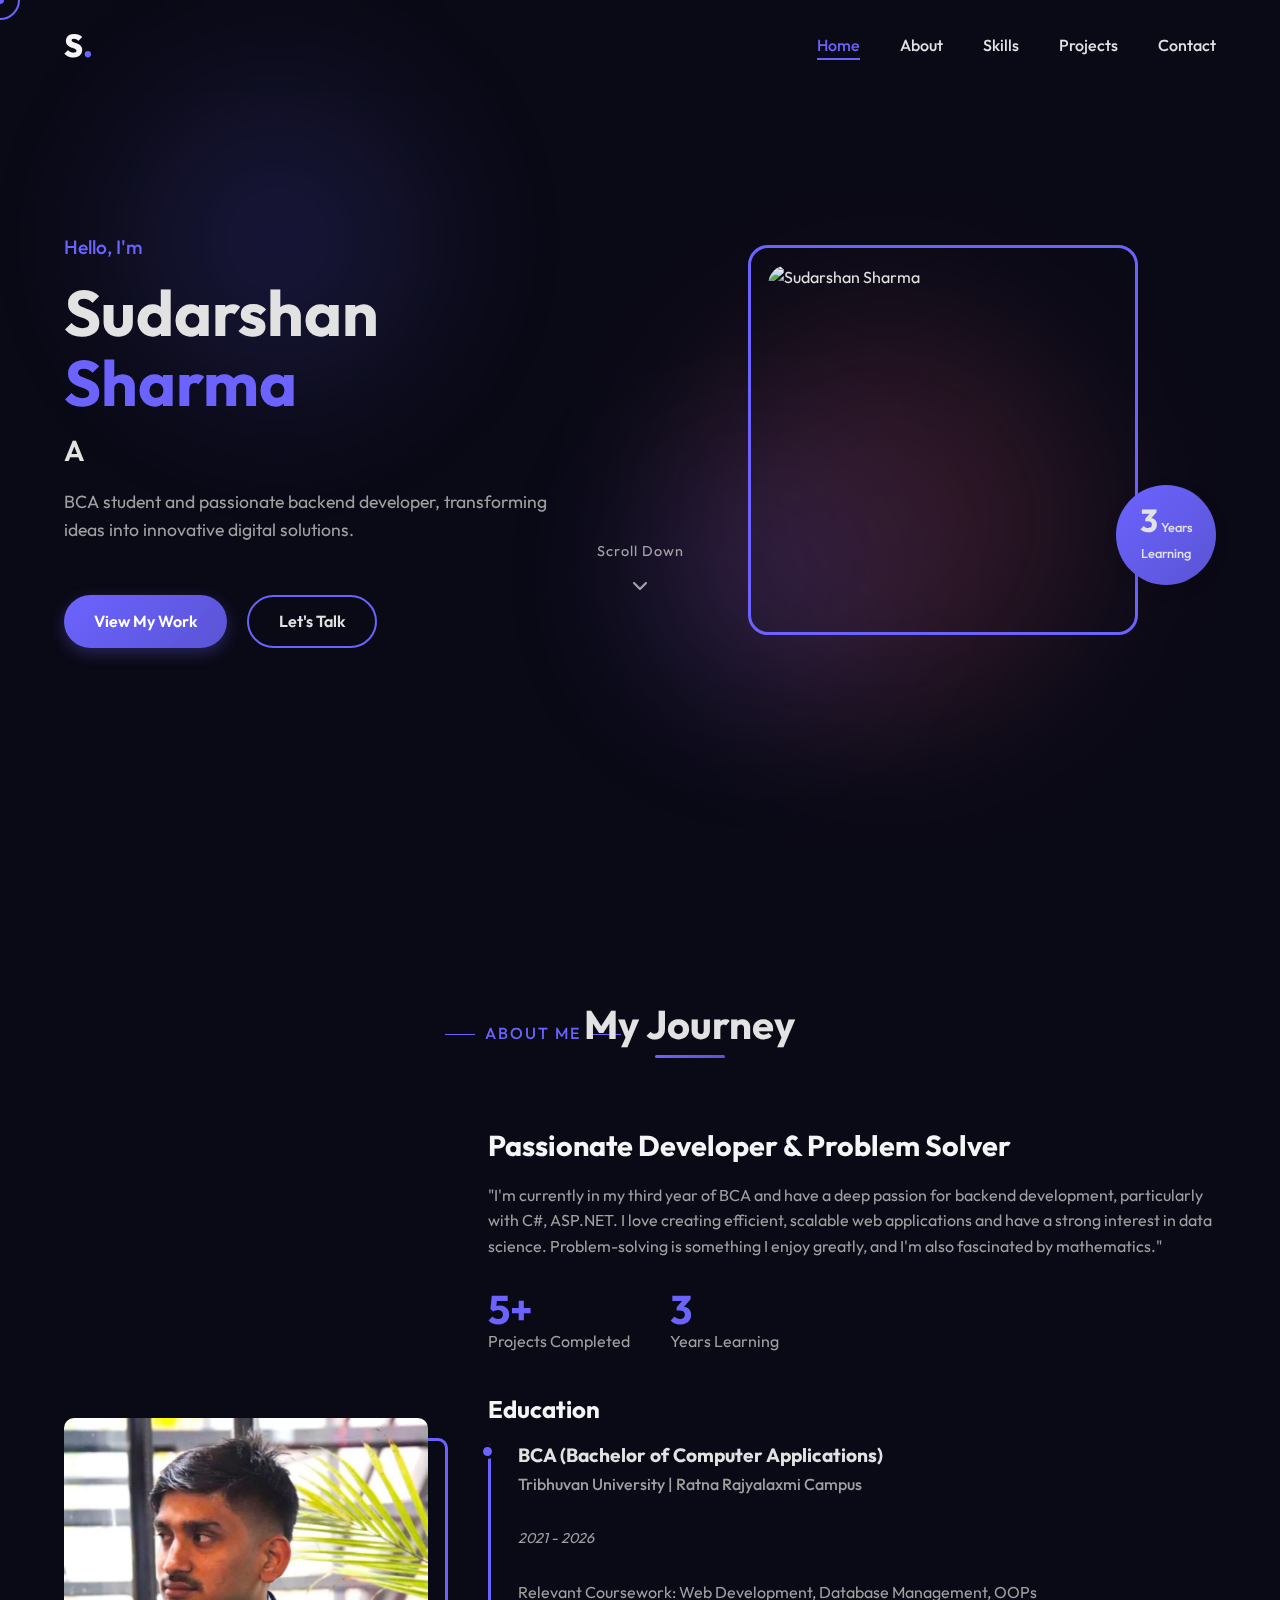
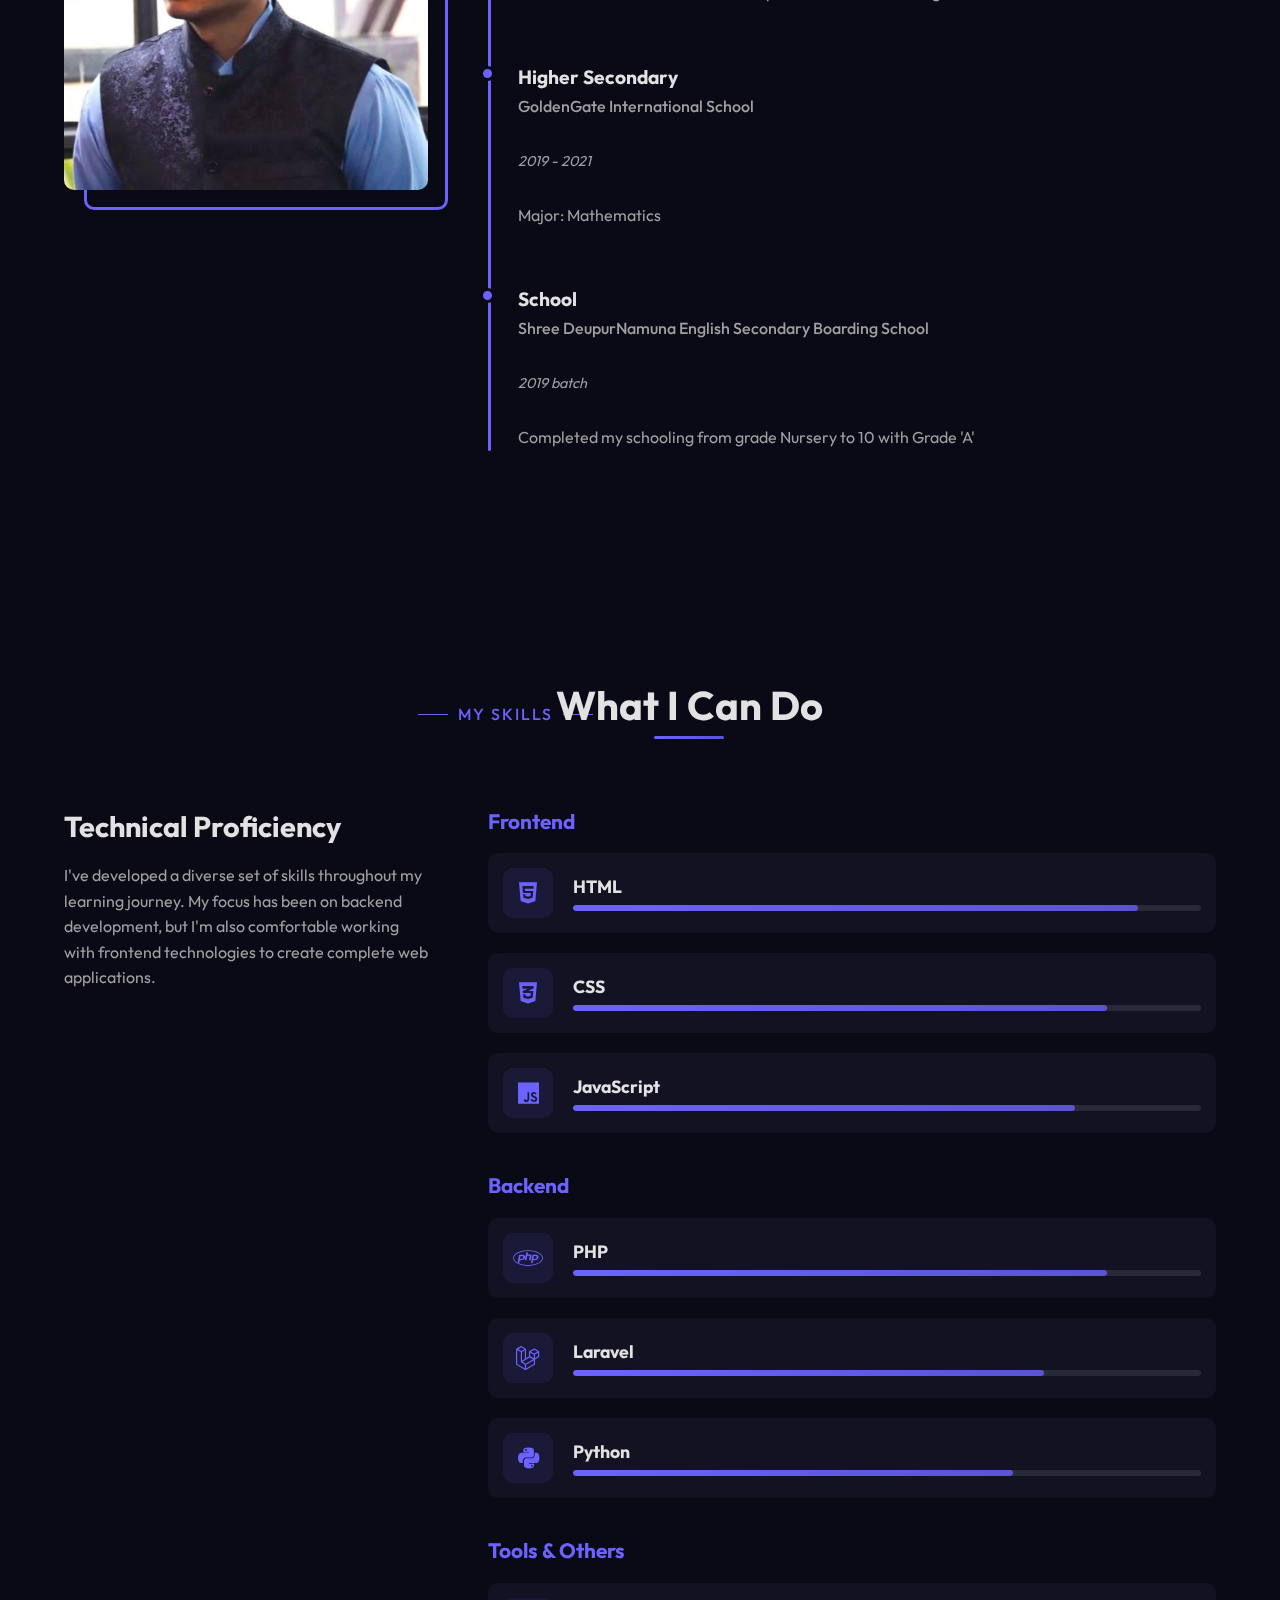
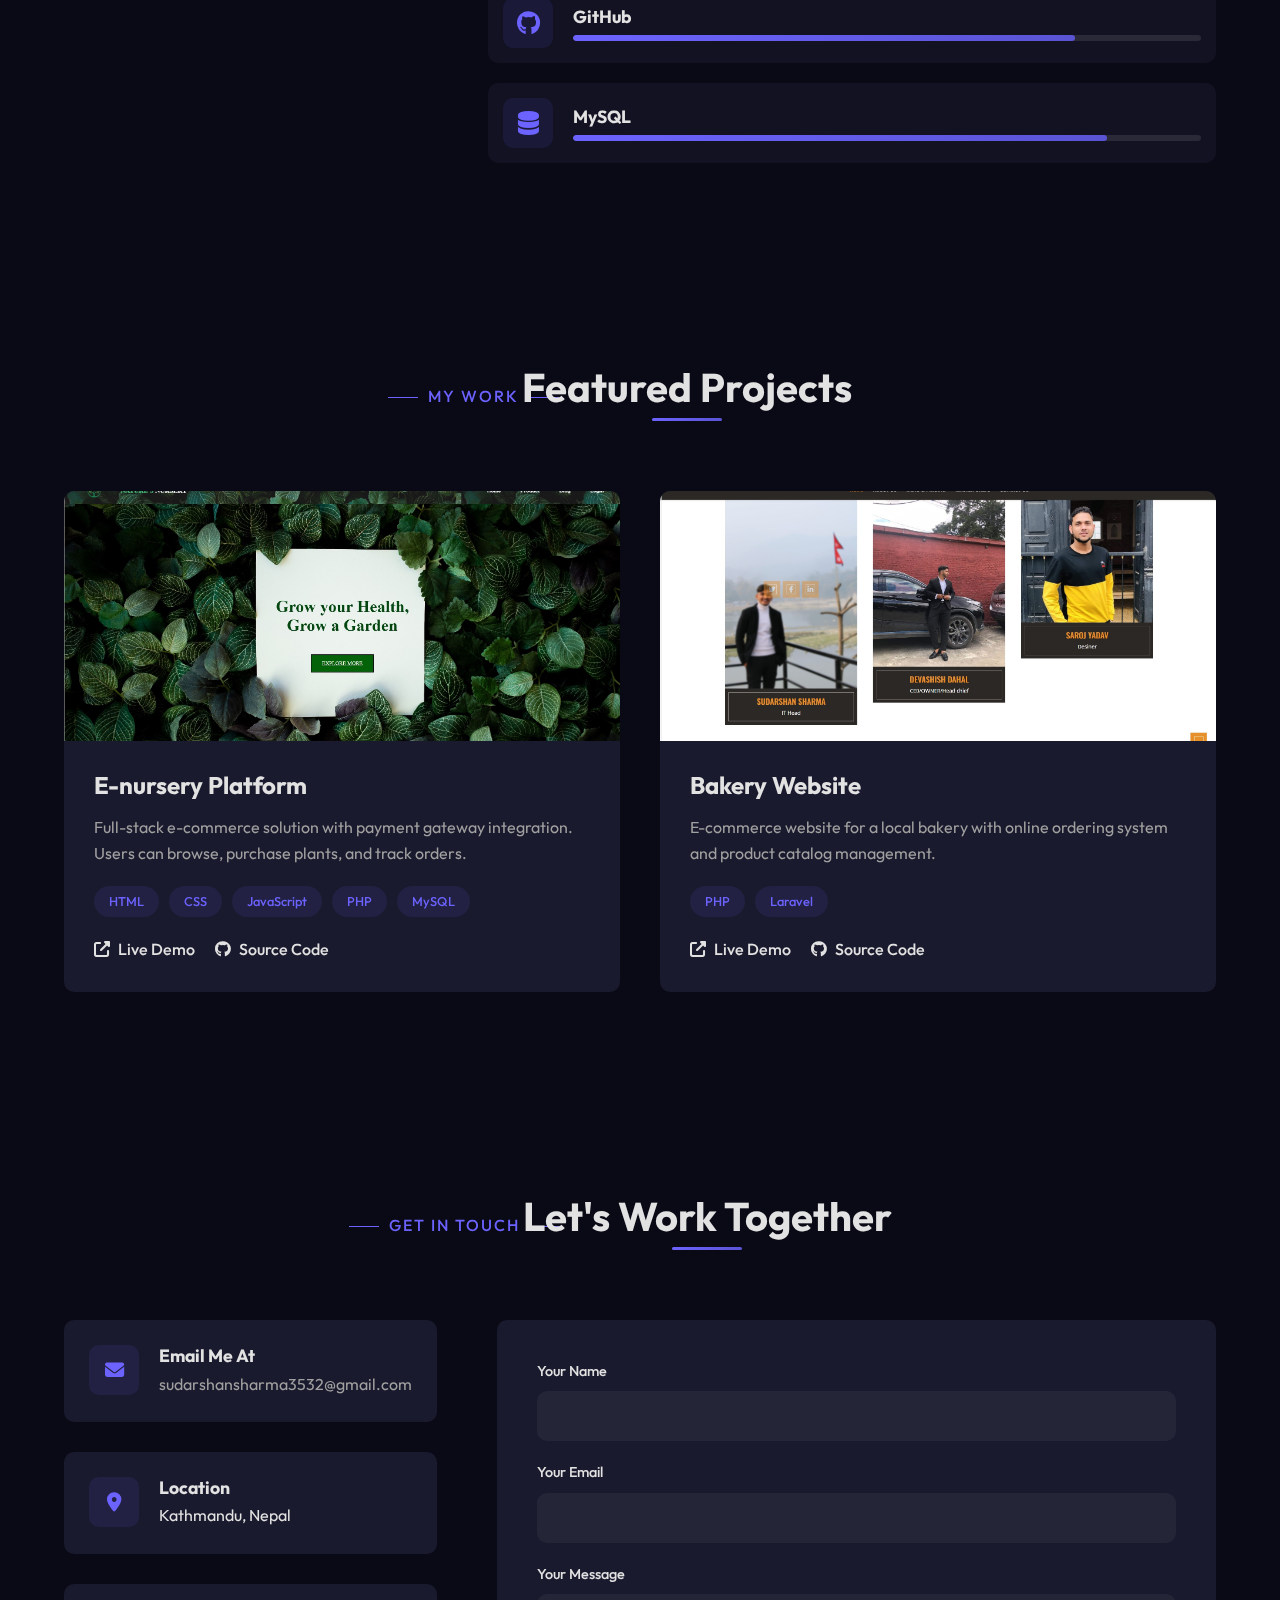
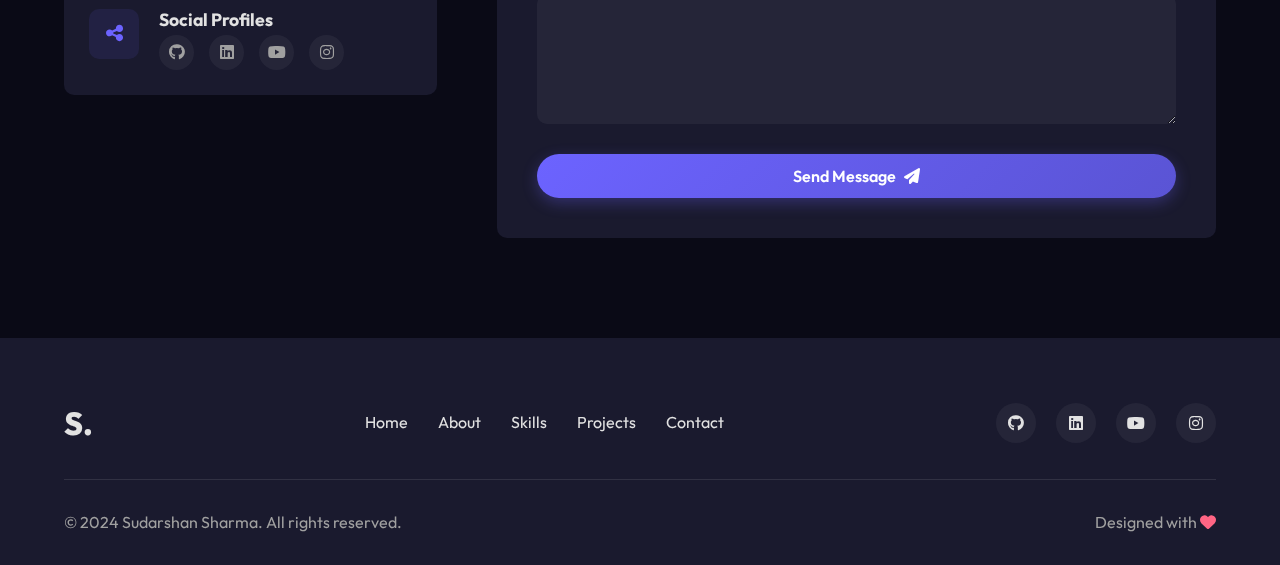
==== commit ee6f9c8f: "change in all factor" ====
--- a/index.html
+++ b/index.html
@@ -4,7 +4,7 @@
     <meta charset="UTF-8">
     <meta name="viewport" content="width=device-width, initial-scale=1.0">
     <title>Sudarshan Sharma | Creative Developer</title>
-    <link rel="stylesheet" href="style.css">
+    <link rel="stylesheet" href="styles.css">
     <link rel="stylesheet" href="https://cdnjs.cloudflare.com/ajax/libs/font-awesome/6.4.0/css/all.min.css">
     <link href="https://fonts.googleapis.com/css2?family=Outfit:wght@300;400;500;600;700;800&display=swap" rel="stylesheet">
 </head>
@@ -66,7 +66,7 @@
                         <span class="greeting">Hello, I'm</span>
                         <h1 class="name">Sudarshan <span>Sharma</span></h1>
                         <div class="title-wrapper">
-                            <h2 class="title">I build <span class="title-animation"></span></h2>
+                            <h2 class="title">A <span class="title-animation"></span></h2>
                         </div>
                         <p class="description">BCA student and passionate backend developer, transforming ideas into innovative digital solutions.</p>
                     </div>
@@ -360,7 +360,9 @@
                         <!-- FormSubmit configuration -->
                         <input type="hidden" name="_subject" value="New Portfolio Contact Message">
                         <input type="hidden" name="_captcha" value="false">
-                        <input type="hidden" name="_next" value="thanks.html">
+                        <!-- Use FormSubmit's default thank you page instead of custom one -->
+                        <input type="hidden" name="_template" value="box">
+                        <input type="hidden" name="_honey" value="">
                         
                         <div class="form-group">
                             <label for="name">Your Name</label>
--- a/styles.css
+++ b/styles.css
@@ -0,0 +1,1533 @@
+/* ===== VARIABLES ===== */
+:root {
+  /* Colors */
+  --primary-color: #6c63ff;
+  --secondary-color: #ff6584;
+  --dark-color: #0a0a16;
+  --dark-light-color: #1a1a2e;
+  --light-color: #f5f5f7;
+  --text-color: #e2e2e2;
+  --text-secondary: #a0a0a0;
+  --success-color: #4caf50;
+  --warning-color: #ff9800;
+  --error-color: #f44336;
+
+  /* Gradients */
+  --gradient-primary: linear-gradient(135deg, #6c63ff 0%, #5a54d4 100%);
+  --gradient-secondary: linear-gradient(135deg, #ff6584 0%, #e85b79 100%);
+
+  /* Typography */
+  --font-family: "Outfit", sans-serif;
+
+  /* Transitions */
+  --transition: all 0.3s ease;
+  --transition-slow: all 0.5s ease;
+
+  /* Shadows */
+  --shadow-sm: 0 2px 10px rgba(0, 0, 0, 0.1);
+  --shadow-md: 0 5px 15px rgba(0, 0, 0, 0.1);
+  --shadow-lg: 0 10px 30px rgba(0, 0, 0, 0.15);
+
+  /* Border Radius */
+  --radius-sm: 5px;
+  --radius-md: 10px;
+  --radius-lg: 20px;
+  --radius-full: 9999px;
+}
+
+/* ===== RESET & BASE STYLES ===== */
+*,
+*::before,
+*::after {
+  margin: 0;
+  padding: 0;
+  box-sizing: border-box;
+}
+
+html {
+  scroll-behavior: smooth;
+  scroll-padding-top: 80px;
+}
+
+body {
+  font-family: var(--font-family);
+  background-color: var(--dark-color);
+  color: var(--text-color);
+  line-height: 1.6;
+  overflow-x: hidden;
+  position: relative;
+}
+
+a {
+  text-decoration: none;
+  color: inherit;
+  transition: var(--transition);
+}
+
+ul {
+  list-style: none;
+}
+
+img {
+  max-width: 100%;
+  height: auto;
+  display: block;
+}
+
+button,
+input,
+textarea {
+  font-family: var(--font-family);
+  font-size: 1rem;
+  outline: none;
+  border: none;
+}
+
+section {
+  padding: 100px 0;
+  position: relative;
+}
+
+.container {
+  width: 90%;
+  max-width: 1200px;
+  margin: 0 auto;
+  position: relative;
+  z-index: 1;
+}
+
+/* ===== CUSTOM CURSOR ===== */
+.cursor-dot,
+.cursor-outline {
+  pointer-events: none;
+  position: fixed;
+  top: 0;
+  left: 0;
+  transform: translate(-50%, -50%);
+  border-radius: 50%;
+  z-index: 9999;
+  transition: opacity 0.3s ease;
+}
+
+.cursor-dot {
+  width: 8px;
+  height: 8px;
+  background-color: var(--primary-color);
+}
+
+.cursor-outline {
+  width: 40px;
+  height: 40px;
+  border: 2px solid var(--primary-color);
+  transition: all 0.2s ease-out;
+}
+
+/* ===== BACKGROUND ELEMENTS ===== */
+.bg-elements {
+  position: fixed;
+  top: 0;
+  left: 0;
+  width: 100%;
+  height: 100%;
+  overflow: hidden;
+  z-index: 0;
+}
+
+.bg-circle {
+  position: absolute;
+  border-radius: 50%;
+  filter: blur(80px);
+  opacity: 0.15;
+}
+
+.circle-1 {
+  top: 10%;
+  left: 10%;
+  width: 300px;
+  height: 300px;
+  background: var(--primary-color);
+  animation: float 15s ease-in-out infinite;
+}
+
+.circle-2 {
+  bottom: 20%;
+  right: 15%;
+  width: 400px;
+  height: 400px;
+  background: var(--secondary-color);
+  animation: float 20s ease-in-out infinite reverse;
+}
+
+.circle-3 {
+  top: 50%;
+  left: 50%;
+  width: 250px;
+  height: 250px;
+  background: var(--primary-color);
+  animation: float 18s ease-in-out infinite 2s;
+}
+
+@keyframes float {
+  0% {
+    transform: translate(0, 0);
+  }
+  50% {
+    transform: translate(-30px, 30px);
+  }
+  100% {
+    transform: translate(0, 0);
+  }
+}
+
+/* ===== TYPOGRAPHY ===== */
+h1,
+h2,
+h3,
+h4,
+h5,
+h6 {
+  font-weight: 700;
+  line-height: 1.2;
+}
+
+.section-header {
+  text-align: center;
+  margin-bottom: 60px;
+}
+
+.section-subtitle {
+  display: inline-block;
+  font-size: 1rem;
+  font-weight: 500;
+  color: var(--primary-color);
+  text-transform: uppercase;
+  letter-spacing: 2px;
+  margin-bottom: 15px;
+  position: relative;
+}
+
+.section-subtitle::before,
+.section-subtitle::after {
+  content: "";
+  position: absolute;
+  top: 50%;
+  width: 30px;
+  height: 1px;
+  background-color: var(--primary-color);
+}
+
+.section-subtitle::before {
+  left: -40px;
+}
+
+.section-subtitle::after {
+  right: -40px;
+}
+
+.section-title {
+  font-size: 2.5rem;
+  margin-bottom: 20px;
+  position: relative;
+  display: inline-block;
+}
+
+.section-title::after {
+  content: "";
+  position: absolute;
+  bottom: -10px;
+  left: 50%;
+  transform: translateX(-50%);
+  width: 70px;
+  height: 3px;
+  background: var(--gradient-primary);
+  border-radius: var(--radius-full);
+}
+
+/* ===== BUTTONS ===== */
+.btn {
+  display: inline-flex;
+  align-items: center;
+  justify-content: center;
+  padding: 12px 30px;
+  border-radius: var(--radius-full);
+  font-weight: 600;
+  cursor: pointer;
+  transition: var(--transition);
+  position: relative;
+  overflow: hidden;
+  z-index: 1;
+}
+
+.primary-btn {
+  background: var(--gradient-primary);
+  color: white;
+  box-shadow: 0 5px 15px rgba(108, 99, 255, 0.3);
+}
+
+.primary-btn:hover {
+  transform: translateY(-3px);
+  box-shadow: 0 8px 20px rgba(108, 99, 255, 0.4);
+}
+
+.secondary-btn {
+  background: transparent;
+  color: var(--text-color);
+  border: 2px solid var(--primary-color);
+}
+
+.secondary-btn:hover {
+  background: rgba(108, 99, 255, 0.1);
+  transform: translateY(-3px);
+}
+
+.btn i {
+  margin-left: 8px;
+}
+
+/* ===== HEADER ===== */
+header {
+  position: fixed;
+  top: 0;
+  left: 0;
+  width: 100%;
+  padding: 20px 0;
+  z-index: 100;
+  transition: var(--transition);
+  backdrop-filter: blur(10px);
+}
+
+header.scrolled {
+  background-color: rgba(10, 10, 22, 0.9);
+  padding: 15px 0;
+  box-shadow: var(--shadow-md);
+}
+
+header .container {
+  display: flex;
+  justify-content: space-between;
+  align-items: center;
+}
+
+.logo a {
+  font-size: 2rem;
+  font-weight: 800;
+  color: var(--light-color);
+}
+
+.logo span {
+  color: var(--primary-color);
+}
+
+.nav-links {
+  display: flex;
+  gap: 40px;
+}
+
+.nav-link {
+  position: relative;
+  font-weight: 500;
+  padding: 5px 0;
+}
+
+.nav-link::after {
+  content: "";
+  position: absolute;
+  bottom: 0;
+  left: 0;
+  width: 0;
+  height: 2px;
+  background-color: var(--primary-color);
+  transition: var(--transition);
+}
+
+.nav-link:hover,
+.nav-link.active {
+  color: var(--primary-color);
+}
+
+.nav-link:hover::after,
+.nav-link.active::after {
+  width: 100%;
+}
+
+.menu-btn {
+  display: none;
+  cursor: pointer;
+  width: 30px;
+  height: 20px;
+  position: relative;
+  z-index: 101;
+}
+
+.menu-btn__burger {
+  position: absolute;
+  top: 50%;
+  transform: translateY(-50%);
+  width: 30px;
+  height: 3px;
+  background-color: var(--light-color);
+  transition: var(--transition);
+}
+
+.menu-btn__burger::before,
+.menu-btn__burger::after {
+  content: "";
+  position: absolute;
+  width: 30px;
+  height: 3px;
+  background-color: var(--light-color);
+  transition: var(--transition);
+}
+
+.menu-btn__burger::before {
+  transform: translateY(-8px);
+}
+
+.menu-btn__burger::after {
+  transform: translateY(8px);
+}
+
+.menu-btn.open .menu-btn__burger {
+  background: transparent;
+}
+
+.menu-btn.open .menu-btn__burger::before {
+  transform: rotate(45deg);
+}
+
+.menu-btn.open .menu-btn__burger::after {
+  transform: rotate(-45deg);
+}
+
+/* ===== MOBILE MENU ===== */
+.mobile-menu {
+  position: fixed;
+  top: 0;
+  right: -100%;
+  width: 80%;
+  max-width: 400px;
+  height: 100vh;
+  background-color: var(--dark-light-color);
+  padding: 100px 40px;
+  z-index: 99;
+  transition: var(--transition-slow);
+  box-shadow: var(--shadow-lg);
+  display: flex;
+  flex-direction: column;
+  justify-content: space-between;
+}
+
+.mobile-menu.open {
+  right: 0;
+}
+
+.mobile-menu ul {
+  display: flex;
+  flex-direction: column;
+  gap: 25px;
+}
+
+.mobile-link {
+  font-size: 1.2rem;
+  font-weight: 600;
+  display: block;
+  padding: 10px 0;
+  border-bottom: 1px solid rgba(255, 255, 255, 0.1);
+}
+
+.mobile-link:hover {
+  color: var(--primary-color);
+  padding-left: 10px;
+}
+
+.mobile-socials {
+  display: flex;
+  gap: 20px;
+  margin-top: 40px;
+}
+
+.mobile-socials a {
+  font-size: 1.2rem;
+  color: var(--text-color);
+}
+
+.mobile-socials a:hover {
+  color: var(--primary-color);
+}
+
+/* ===== HERO SECTION ===== */
+.hero {
+  min-height: 100vh;
+  display: flex;
+  align-items: center;
+  padding-top: 80px;
+  overflow: hidden;
+}
+
+.hero-content {
+  display: grid;
+  grid-template-columns: 1fr 1fr;
+  gap: 60px;
+  align-items: center;
+}
+
+.hero-text {
+  display: flex;
+  flex-direction: column;
+  gap: 30px;
+}
+
+.hero-intro {
+  display: flex;
+  flex-direction: column;
+  gap: 15px;
+}
+
+.greeting {
+  font-size: 1.2rem;
+  color: var(--primary-color);
+  font-weight: 500;
+}
+
+.name {
+  font-size: 4rem;
+  line-height: 1.1;
+}
+
+.name span {
+  color: var(--primary-color);
+}
+
+.title-wrapper {
+  height: 40px;
+  overflow: hidden;
+}
+
+.title {
+  font-size: 1.8rem;
+  font-weight: 600;
+}
+
+.title-animation {
+  display: inline-block;
+  position: relative;
+  color: var(--primary-color);
+}
+
+.title-animation::after {
+  content: "";
+  position: absolute;
+  right: -5px;
+  top: 0;
+  height: 100%;
+  width: 3px;
+  background-color: var(--primary-color);
+  animation: blink 0.7s infinite;
+}
+
+@keyframes blink {
+  0%,
+  100% {
+    opacity: 1;
+  }
+  50% {
+    opacity: 0;
+  }
+}
+
+.description {
+  font-size: 1.1rem;
+  color: var(--text-secondary);
+  max-width: 500px;
+}
+
+.hero-cta {
+  display: flex;
+  gap: 20px;
+  margin-top: 20px;
+}
+
+.hero-image {
+  position: relative;
+}
+
+.image-wrapper {
+  position: relative;
+  width: 350px;
+  height: 350px;
+  margin: 0 auto;
+}
+
+.image-wrapper img {
+  width: 100%;
+  height: 100%;
+  object-fit: cover;
+  border-radius: var(--radius-lg);
+  position: relative;
+  z-index: 1;
+}
+
+.image-shape {
+  position: absolute;
+  top: -20px;
+  left: -20px;
+  right: -20px;
+  bottom: -20px;
+  border: 3px solid var(--primary-color);
+  border-radius: var(--radius-lg);
+  z-index: 0;
+  animation: morph 8s ease-in-out infinite;
+}
+
+@keyframes morph {
+  0%,
+  100% {
+    border-radius: 60% 40% 30% 70% / 60% 30% 70% 40%;
+  }
+  25% {
+    border-radius: 30% 60% 70% 40% / 50% 60% 30% 60%;
+  }
+  50% {
+    border-radius: 50% 60% 30% 60% / 40% 30% 70% 50%;
+  }
+  75% {
+    border-radius: 60% 40% 50% 30% / 30% 50% 40% 70%;
+  }
+}
+
+.experience-badge {
+  position: absolute;
+  bottom: 30px;
+  right: 0;
+  background: var(--gradient-primary);
+  width: 100px;
+  height: 100px;
+  border-radius: 50%;
+  display: flex;
+  align-items: center;
+  justify-content: center;
+  box-shadow: var(--shadow-md);
+  z-index: 2;
+}
+
+.badge-content {
+  text-align: center;
+}
+
+.badge-number {
+  font-size: 2rem;
+  font-weight: 700;
+  line-height: 1;
+}
+
+.badge-text {
+  font-size: 0.8rem;
+  font-weight: 500;
+}
+
+.scroll-indicator {
+  position: absolute;
+  bottom: 50px;
+  left: 50%;
+  transform: translateX(-50%);
+  display: flex;
+  flex-direction: column;
+  align-items: center;
+  gap: 10px;
+  opacity: 0.7;
+  transition: var(--transition);
+}
+
+.scroll-indicator:hover {
+  opacity: 1;
+}
+
+.scroll-indicator span {
+  font-size: 0.9rem;
+  letter-spacing: 1px;
+}
+
+.scroll-arrow {
+  animation: bounce 2s infinite;
+}
+
+@keyframes bounce {
+  0%,
+  20%,
+  50%,
+  80%,
+  100% {
+    transform: translateY(0);
+  }
+  40% {
+    transform: translateY(-10px);
+  }
+  60% {
+    transform: translateY(-5px);
+  }
+}
+
+/* ===== ABOUT SECTION ===== */
+.about {
+  background-color: rgba(10, 10, 22, 0.5);
+}
+
+.about-content {
+  display: grid;
+  grid-template-columns: 1fr 2fr;
+  gap: 60px;
+  align-items: center;
+}
+
+.about-image {
+  position: relative;
+}
+
+.about-image img {
+  border-radius: var(--radius-md);
+  position: relative;
+  z-index: 1;
+}
+
+.image-border {
+  position: absolute;
+  top: 20px;
+  left: 20px;
+  width: 100%;
+  height: 100%;
+  border: 3px solid var(--primary-color);
+  border-radius: var(--radius-md);
+  z-index: 0;
+}
+
+.about-text h3 {
+  font-size: 1.8rem;
+  margin-bottom: 20px;
+  color: var(--light-color);
+}
+
+.about-text p {
+  margin-bottom: 30px;
+  color: var(--text-secondary);
+}
+
+.about-stats {
+  display: flex;
+  gap: 40px;
+  margin-bottom: 40px;
+}
+
+.stat-number {
+  font-size: 2.5rem;
+  font-weight: 700;
+  color: var(--primary-color);
+  line-height: 1;
+}
+
+.stat-title {
+  font-size: 1rem;
+  color: var(--text-secondary);
+}
+
+.education h3 {
+  font-size: 1.5rem;
+  margin-bottom: 20px;
+}
+
+.education-timeline {
+  position: relative;
+  padding-left: 30px;
+}
+
+.education-timeline::before {
+  content: "";
+  position: absolute;
+  top: 0;
+  left: 0;
+  width: 3px;
+  height: 100%;
+  background-color: var(--primary-color);
+  border-radius: var(--radius-full);
+}
+
+.timeline-item {
+  position: relative;
+  padding-bottom: 30px;
+}
+
+.timeline-item:last-child {
+  padding-bottom: 0;
+}
+
+.timeline-dot {
+  position: absolute;
+  left: -38px;
+  top: 0;
+  width: 15px;
+  height: 15px;
+  background-color: var(--primary-color);
+  border-radius: 50%;
+  border: 3px solid var(--dark-color);
+}
+
+.timeline-content h4 {
+  font-size: 1.2rem;
+  margin-bottom: 5px;
+}
+
+.timeline-place {
+  color: var(--primary-color);
+  font-weight: 500;
+  margin-bottom: 5px;
+}
+
+.timeline-period {
+  font-size: 0.9rem;
+  color: var(--text-secondary);
+  font-style: italic;
+  margin-bottom: 10px;
+}
+
+.timeline-description {
+  color: var(--text-secondary);
+}
+
+/* ===== SKILLS SECTION ===== */
+.skills-content {
+  display: grid;
+  grid-template-columns: 1fr 2fr;
+  gap: 60px;
+  align-items: start;
+}
+
+.skills-text h3 {
+  font-size: 1.8rem;
+  margin-bottom: 20px;
+}
+
+.skills-text p {
+  color: var(--text-secondary);
+}
+
+.skills-showcase {
+  display: flex;
+  flex-direction: column;
+  gap: 40px;
+}
+
+.skill-category h4 {
+  font-size: 1.3rem;
+  margin-bottom: 20px;
+  color: var(--primary-color);
+}
+
+.skill-items {
+  display: flex;
+  flex-direction: column;
+  gap: 20px;
+}
+
+.skill-item {
+  display: flex;
+  align-items: center;
+  gap: 20px;
+  padding: 15px;
+  background-color: rgba(26, 26, 46, 0.5);
+  border-radius: var(--radius-md);
+  transition: var(--transition);
+}
+
+.skill-item:hover {
+  transform: translateY(-5px);
+  box-shadow: var(--shadow-md);
+}
+
+.skill-icon {
+  width: 50px;
+  height: 50px;
+  display: flex;
+  align-items: center;
+  justify-content: center;
+  background-color: rgba(108, 99, 255, 0.1);
+  border-radius: var(--radius-md);
+  font-size: 1.5rem;
+}
+
+.skill-icon i {
+  color: var(--primary-color);
+}
+
+.skill-info {
+  flex: 1;
+}
+
+.skill-info h5 {
+  font-size: 1.1rem;
+  margin-bottom: 8px;
+}
+
+.skill-level {
+  height: 6px;
+  background-color: rgba(255, 255, 255, 0.1);
+  border-radius: var(--radius-full);
+  overflow: hidden;
+}
+
+.skill-progress {
+  height: 100%;
+  background: var(--gradient-primary);
+  border-radius: var(--radius-full);
+}
+
+/* ===== PROJECTS SECTION ===== */
+.projects {
+  background-color: rgba(10, 10, 22, 0.5);
+}
+
+.projects-showcase {
+  display: grid;
+  grid-template-columns: repeat(auto-fill, minmax(500px, 1fr));
+  gap: 40px;
+}
+
+.project-card {
+  background-color: var(--dark-light-color);
+  border-radius: var(--radius-md);
+  overflow: hidden;
+  transition: var(--transition);
+}
+
+.project-card:hover {
+  transform: translateY(-10px);
+  box-shadow: var(--shadow-lg);
+}
+
+.project-image {
+  height: 250px;
+  overflow: hidden;
+}
+
+.project-image img {
+  width: 100%;
+  height: 100%;
+  object-fit: cover;
+  transition: var(--transition);
+}
+
+.project-card:hover .project-image img {
+  transform: scale(1.05);
+}
+
+.project-content {
+  padding: 30px;
+}
+
+.project-title {
+  font-size: 1.5rem;
+  margin-bottom: 15px;
+}
+
+.project-description {
+  color: var(--text-secondary);
+  margin-bottom: 20px;
+}
+
+.project-tech {
+  display: flex;
+  flex-wrap: wrap;
+  gap: 10px;
+  margin-bottom: 20px;
+}
+
+.project-tech span {
+  padding: 5px 15px;
+  background-color: rgba(108, 99, 255, 0.1);
+  color: var(--primary-color);
+  border-radius: var(--radius-full);
+  font-size: 0.8rem;
+  font-weight: 500;
+}
+
+.project-links {
+  display: flex;
+  gap: 20px;
+}
+
+.project-link {
+  color: var(--text-color);
+  font-weight: 500;
+  transition: var(--transition);
+}
+
+.project-link:hover {
+  color: var(--primary-color);
+}
+
+.project-link i {
+  margin-right: 5px;
+}
+
+/* ===== CONTACT SECTION ===== */
+.contact-content {
+  display: grid;
+  grid-template-columns: 1fr 2fr;
+  gap: 60px;
+}
+
+.contact-info {
+  display: flex;
+  flex-direction: column;
+  gap: 30px;
+}
+
+.contact-card {
+  display: flex;
+  gap: 20px;
+  padding: 25px;
+  background-color: var(--dark-light-color);
+  border-radius: var(--radius-md);
+  transition: var(--transition);
+}
+
+.contact-card:hover {
+  transform: translateY(-5px);
+  box-shadow: var(--shadow-md);
+}
+
+.contact-card-icon {
+  width: 50px;
+  height: 50px;
+  display: flex;
+  align-items: center;
+  justify-content: center;
+  background-color: rgba(108, 99, 255, 0.1);
+  border-radius: var(--radius-md);
+  font-size: 1.2rem;
+  color: var(--primary-color);
+}
+
+.contact-card-content h3 {
+  font-size: 1.1rem;
+  margin-bottom: 5px;
+}
+
+.contact-card-content a {
+  color: var(--text-secondary);
+}
+
+.contact-card-content a:hover {
+  color: var(--primary-color);
+}
+
+.social-links {
+  display: flex;
+  gap: 15px;
+  margin-top: 5px;
+}
+
+.social-links a {
+  width: 35px;
+  height: 35px;
+  display: flex;
+  align-items: center;
+  justify-content: center;
+  background-color: rgba(255, 255, 255, 0.05);
+  border-radius: 50%;
+  transition: var(--transition);
+}
+
+.social-links a:hover {
+  background-color: var(--primary-color);
+  transform: translateY(-3px);
+}
+
+.contact-form-container {
+  background-color: var(--dark-light-color);
+  padding: 40px;
+  border-radius: var(--radius-md);
+}
+
+.contact-form {
+  display: flex;
+  flex-direction: column;
+  gap: 20px;
+}
+
+.form-group {
+  display: flex;
+  flex-direction: column;
+  gap: 8px;
+}
+
+.form-group label {
+  font-size: 0.9rem;
+  font-weight: 500;
+}
+
+.contact-form input,
+.contact-form textarea {
+  padding: 15px;
+  background-color: rgba(255, 255, 255, 0.05);
+  border-radius: var(--radius-md);
+  color: var(--text-color);
+  transition: var(--transition);
+}
+
+.contact-form input:focus,
+.contact-form textarea:focus {
+  background-color: rgba(255, 255, 255, 0.1);
+  box-shadow: 0 0 0 2px var(--primary-color);
+}
+
+.contact-form button {
+  margin-top: 10px;
+}
+
+/* ===== FOOTER ===== */
+footer {
+  background-color: var(--dark-light-color);
+  padding: 60px 0 30px;
+}
+
+.footer-content {
+  display: flex;
+  justify-content: space-between;
+  align-items: center;
+  padding-bottom: 30px;
+  border-bottom: 1px solid rgba(255, 255, 255, 0.1);
+  margin-bottom: 30px;
+}
+
+.footer-logo a {
+  font-size: 2rem;
+  font-weight: 800;
+}
+
+.footer-nav ul {
+  display: flex;
+  gap: 30px;
+}
+
+.footer-nav a:hover {
+  color: var(--primary-color);
+}
+
+.footer-social {
+  display: flex;
+  gap: 20px;
+}
+
+.footer-social a {
+  width: 40px;
+  height: 40px;
+  display: flex;
+  align-items: center;
+  justify-content: center;
+  background-color: rgba(255, 255, 255, 0.05);
+  border-radius: 50%;
+  transition: var(--transition);
+}
+
+.footer-social a:hover {
+  background-color: var(--primary-color);
+  transform: translateY(-3px);
+}
+
+.footer-bottom {
+  display: flex;
+  justify-content: space-between;
+  align-items: center;
+  color: var(--text-secondary);
+}
+
+.footer-credit i {
+  color: var(--secondary-color);
+}
+
+/* ===== BACK TO TOP BUTTON ===== */
+.back-to-top {
+  position: fixed;
+  bottom: 30px;
+  right: 30px;
+  width: 50px;
+  height: 50px;
+  background-color: var(--primary-color);
+  color: white;
+  border-radius: 50%;
+  display: flex;
+  align-items: center;
+  justify-content: center;
+  box-shadow: var(--shadow-md);
+  opacity: 0;
+  visibility: hidden;
+  transition: var(--transition);
+  z-index: 99;
+}
+
+.back-to-top.active {
+  opacity: 1;
+  visibility: visible;
+}
+
+.back-to-top:hover {
+  background-color: #5a54d4;
+  transform: translateY(-5px);
+}
+
+/* ===== RESPONSIVE DESIGN ===== */
+@media (max-width: 1200px) {
+  .hero-content,
+  .about-content,
+  .skills-content,
+  .contact-content {
+    gap: 40px;
+  }
+
+  .projects-showcase {
+    grid-template-columns: repeat(auto-fill, minmax(400px, 1fr));
+  }
+
+  .name {
+    font-size: 3.5rem;
+  }
+}
+
+@media (max-width: 992px) {
+  .hero-content,
+  .about-content,
+  .skills-content,
+  .contact-content {
+    grid-template-columns: 1fr;
+  }
+}
+
+@media (max-width: 992px) {
+  .hero-content,
+  .about-content,
+  .skills-content,
+  .contact-content {
+    grid-template-columns: 1fr;
+  }
+
+  .hero-image {
+    order: -1;
+  }
+
+  .hero-text {
+    text-align: center;
+  }
+
+  .hero-cta {
+    justify-content: center;
+  }
+
+  .image-wrapper {
+    width: 300px;
+    height: 300px;
+  }
+
+  .about-image {
+    max-width: 400px;
+    margin: 0 auto;
+  }
+
+  .footer-content {
+    flex-direction: column;
+    gap: 30px;
+  }
+
+  .footer-bottom {
+    flex-direction: column;
+    gap: 10px;
+    text-align: center;
+  }
+}
+
+@media (max-width: 768px) {
+  section {
+    padding: 80px 0;
+  }
+
+  .nav-links {
+    display: none;
+  }
+
+  .menu-btn {
+    display: block;
+  }
+
+  .projects-showcase {
+    grid-template-columns: 1fr;
+  }
+
+  .name {
+    font-size: 3rem;
+  }
+
+  .title {
+    font-size: 1.5rem;
+  }
+
+  .section-title {
+    font-size: 2rem;
+  }
+
+  .footer-nav ul {
+    flex-wrap: wrap;
+    justify-content: center;
+    gap: 20px;
+  }
+}
+
+@media (max-width: 576px) {
+  .hero-cta {
+    flex-direction: column;
+    width: 100%;
+  }
+
+  .btn {
+    width: 100%;
+  }
+
+  .name {
+    font-size: 2.5rem;
+  }
+
+  .about-stats {
+    flex-direction: column;
+    gap: 20px;
+  }
+
+  .contact-card {
+    flex-direction: column;
+    align-items: flex-start;
+  }
+
+  .contact-form-container {
+    padding: 30px 20px;
+  }
+}
+
+/* ===== ANIMATIONS ===== */
+@keyframes fadeIn {
+  from {
+    opacity: 0;
+    transform: translateY(20px);
+  }
+  to {
+    opacity: 1;
+    transform: translateY(0);
+  }
+}
+
+.fade-in {
+  animation: fadeIn 0.6s ease forwards;
+}
+
+/* Thanks page styles */
+.thanks-container {
+  min-height: 100vh;
+  display: flex;
+  flex-direction: column;
+  justify-content: center;
+  align-items: center;
+  text-align: center;
+  padding: 20px;
+}
+
+.thanks-container h1 {
+  font-size: 3rem;
+  margin-bottom: 20px;
+}
+
+.thanks-container p {
+  font-size: 1.2rem;
+  max-width: 600px;
+  margin-bottom: 30px;
+  color: var(--text-secondary);
+}
+
+.success-icon {
+  font-size: 5rem;
+  color: var(--primary-color);
+  margin-bottom: 20px;
+}
+
+/* Mobile Menu Fixes */
+@media (max-width: 768px) {
+  .mobile-menu {
+    position: fixed;
+    top: 0;
+    right: -100%;
+    width: 80%;
+    max-width: 400px;
+    height: 100vh;
+    background-color: var(--dark-light-color);
+    padding: 100px 40px;
+    z-index: 99;
+    transition: var(--transition-slow);
+    box-shadow: var(--shadow-lg);
+    display: flex;
+    flex-direction: column;
+    justify-content: space-between;
+  }
+
+  .mobile-menu.open {
+    right: 0;
+  }
+
+  .menu-btn {
+    display: block;
+    cursor: pointer;
+    width: 30px;
+    height: 20px;
+    position: relative;
+    z-index: 101;
+  }
+
+  .menu-btn__burger {
+    position: absolute;
+    top: 50%;
+    transform: translateY(-50%);
+    width: 30px;
+    height: 3px;
+    background-color: var(--light-color);
+    transition: var(--transition);
+  }
+
+  .menu-btn__burger::before,
+  .menu-btn__burger::after {
+    content: "";
+    position: absolute;
+    width: 30px;
+    height: 3px;
+    background-color: var(--light-color);
+    transition: var(--transition);
+  }
+
+  .menu-btn__burger::before {
+    transform: translateY(-8px);
+  }
+
+  .menu-btn__burger::after {
+    transform: translateY(8px);
+  }
+
+  .menu-btn.open .menu-btn__burger {
+    background: transparent;
+  }
+
+  .menu-btn.open .menu-btn__burger::before {
+    transform: rotate(45deg);
+  }
+
+  .menu-btn.open .menu-btn__burger::after {
+    transform: rotate(-45deg);
+  }
+
+  .nav-links {
+    display: none;
+  }
+
+  .hero-content {
+    grid-template-columns: 1fr;
+    text-align: center;
+  }
+
+  .hero-cta {
+    justify-content: center;
+  }
+
+  .hero-image {
+    order: -1;
+    margin-bottom: 30px;
+  }
+
+  .image-wrapper {
+    width: 250px;
+    height: 250px;
+    margin: 0 auto;
+  }
+
+  .about-content,
+  .skills-content,
+  .contact-content {
+    grid-template-columns: 1fr;
+  }
+
+  .about-image {
+    max-width: 300px;
+    margin: 0 auto 30px;
+  }
+
+  .projects-showcase {
+    grid-template-columns: 1fr;
+  }
+
+  .footer-content {
+    flex-direction: column;
+    gap: 20px;
+  }
+
+  .footer-nav ul {
+    flex-wrap: wrap;
+    justify-content: center;
+    gap: 15px;
+  }
+}
+
+@media (max-width: 576px) {
+  .section-title {
+    font-size: 1.8rem;
+  }
+
+  .name {
+    font-size: 2.2rem;
+  }
+
+  .title {
+    font-size: 1.3rem;
+  }
+
+  .hero-cta {
+    flex-direction: column;
+    gap: 15px;
+  }
+
+  .hero-cta .btn {
+    width: 100%;
+  }
+
+  .about-stats {
+    flex-direction: column;
+    gap: 20px;
+  }
+
+  .contact-card {
+    flex-direction: column;
+    align-items: flex-start;
+    gap: 15px;
+  }
+
+  .contact-form-container {
+    padding: 20px 15px;
+  }
+
+  .skill-item {
+    flex-direction: column;
+    text-align: center;
+  }
+
+  .skill-icon {
+    margin: 0 auto 15px;
+  }
+}
+
+/* Fix for cursor on mobile */
+@media (max-width: 768px) {
+  .cursor-dot,
+  .cursor-outline {
+    display: none;
+  }
+}
+
